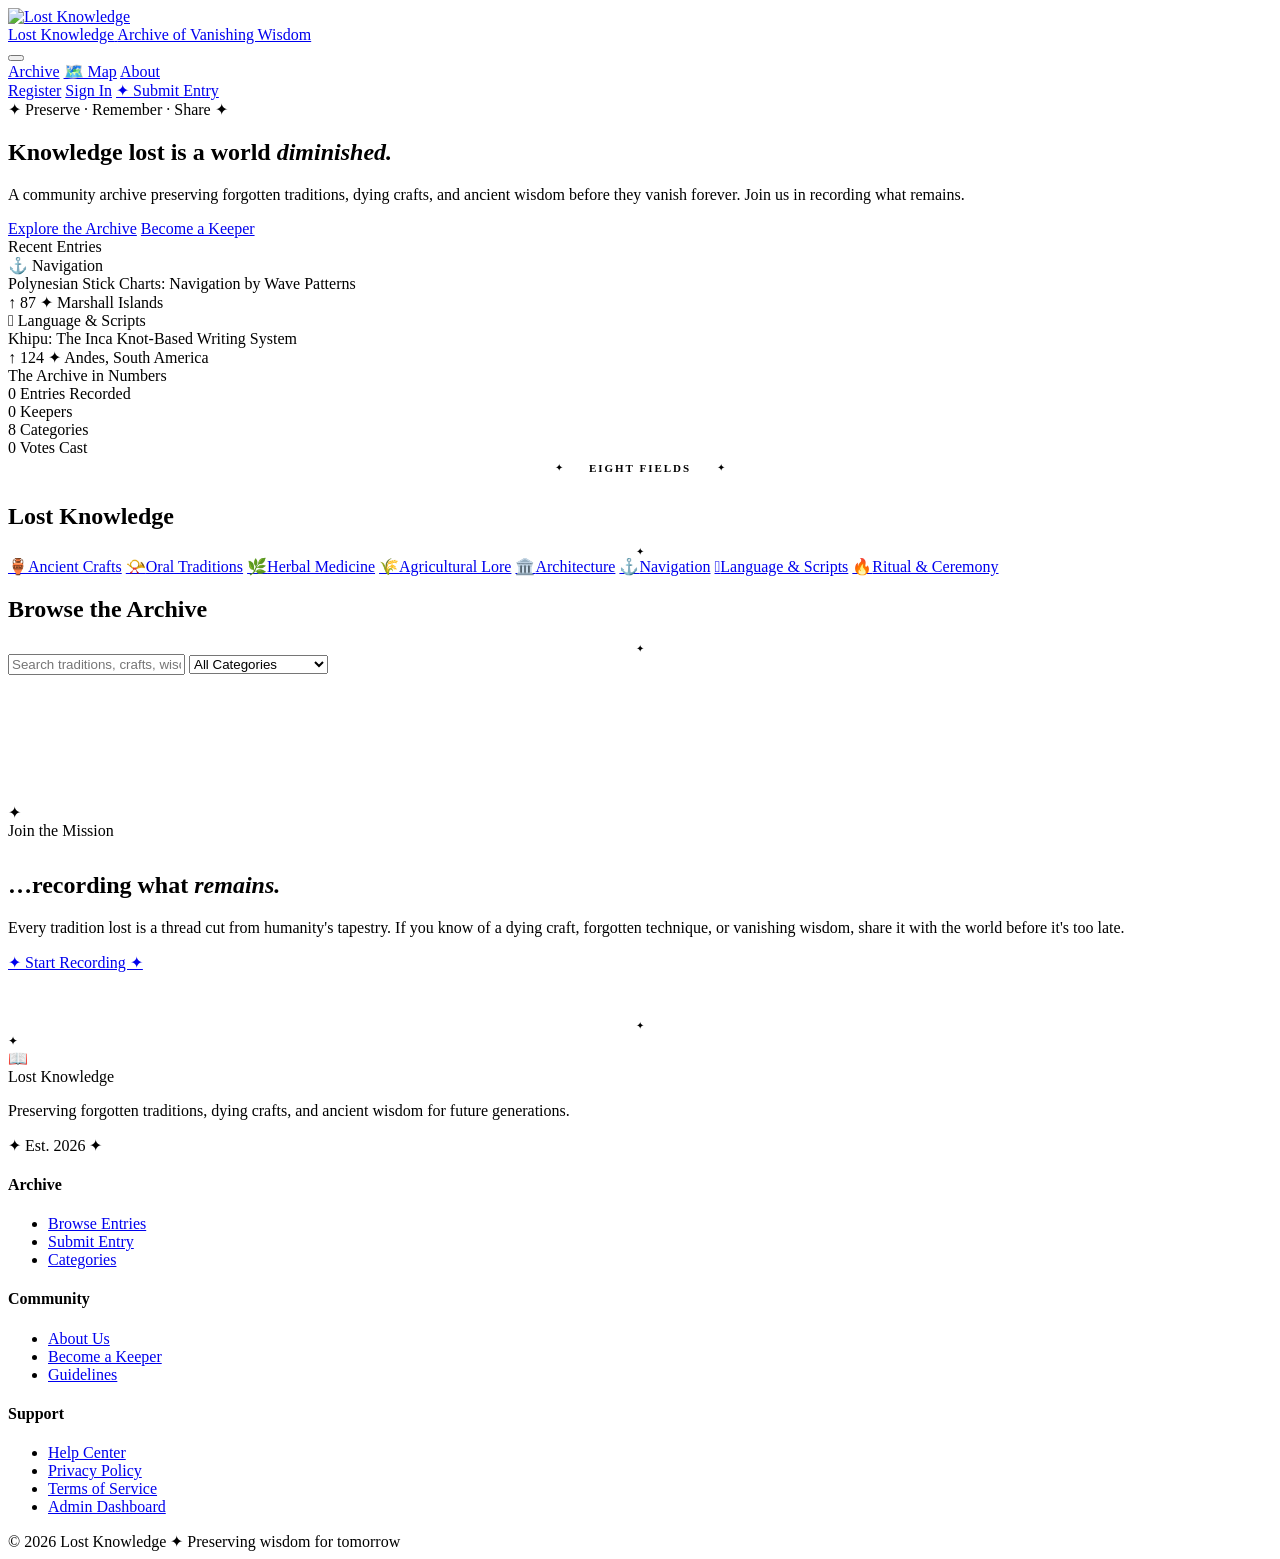
==== index.html @ f3b73877 "RD-21" ====
<!DOCTYPE html>
<html lang="en">
<head>
  <meta charset="UTF-8">
  <meta name="viewport" content="width=device-width, initial-scale=1.0">
  <meta name="description" content="Lost Knowledge — a community archive preserving forgotten traditions, dying crafts, and ancient wisdom before they vanish forever.">
  <!-- Open Graph / Social Cards -->
  <meta property="og:type" content="website">
  <meta property="og:title" content="Lost Knowledge — Archive of Vanishing Wisdom">
  <meta property="og:description" content="A community archive preserving forgotten traditions, dying crafts, and ancient wisdom.">
  <meta property="og:url" content="http://localhost/lost-knowledge/">
  <meta name="twitter:card" content="summary_large_image">
  <title>Lost Knowledge — Archive of Vanishing Wisdom</title>
  <link rel="stylesheet" href="/lost-knowledge/assets/css/style.css">
  <link rel="stylesheet" href="/lost-knowledge/assets/css/features.css">
</head>
<body>

<!-- ═══ NAV ════════════════════════════════════════════════ -->
<header class="site-header">
  <div class="container nav-inner">
    <a href="/lost-knowledge/index.html" class="site-logo">
      <img src="/lost-knowledge/assets/logo.png" alt="Lost Knowledge" class="nav-logo-img">
      <div class="logo-text">
        <span class="logo-mark">Lost Knowledge</span>
        <span class="logo-sub">Archive of Vanishing Wisdom</span>
      </div>
    </a>

    <button class="nav-toggle" aria-label="Menu" aria-expanded="false">
      <span></span><span></span><span></span>
    </button>

    <nav class="nav-links" aria-label="Main navigation">
      <a href="/lost-knowledge/index.html"    class="nav-link active">Archive</a>
      <a href="/lost-knowledge/explore_map.html" class="nav-link">🗺️ Map</a>
      <a href="/lost-knowledge/about.php"    class="nav-link">About</a>
      <div class="nav-sep"></div>
      <a href="/lost-knowledge/register.html" class="nav-link">Register</a>
      <a href="/lost-knowledge/login.html"    class="nav-link">Sign In</a>
      <a href="/lost-knowledge/submit.php"    class="nav-link nav-cta">✦ Submit Entry</a>
    </nav>
  </div>
</header>

<!-- ═══ HERO ════════════════════════════════════════════════ -->
<section class="hero">
  <div class="container">
    <div class="hero-grid">

      <!-- Left -->
      <div>
        <!-- Eyebrow pill badge with diamonds (matching Figma) -->
        <div class="hero-eyebrow anim-1">
          <span class="hero-eyebrow-diamond">✦</span>
          <span class="hero-eyebrow-text">Preserve · Remember · Share</span>
          <span class="hero-eyebrow-diamond">✦</span>
        </div>

        <h1 class="hero-title anim-2">
          Knowledge lost is a world <em>diminished.</em>
        </h1>

        <p class="hero-desc anim-3">
          A community archive preserving forgotten traditions, dying crafts,
          and ancient wisdom before they vanish forever. Join us in
          recording what remains.
        </p>

        <div class="hero-actions anim-4">
          <a href="#archive" class="btn btn-primary btn-lg">Explore the Archive</a>
          <a href="/lost-knowledge/register.html" class="btn btn-outline btn-lg">Become a Keeper</a>
        </div>
      </div>

      <!-- Right: dark panel with recent entries -->
      <aside class="hero-panel anim-4" aria-label="Recent entries">
        <div class="hero-panel-title">Recent Entries</div>

        <!-- Featured image -->
        <img
          src="https://upload.wikimedia.org/wikipedia/commons/thumb/1/18/Stick_charts.jpg/640px-Stick_charts.jpg"
          alt="Polynesian stick chart navigation tool"
          class="featured-img"
          onerror="this.style.display='none'">

        <!-- Entry row 1 -->
        <div class="hero-mini-card" onclick="window.location='/lost-knowledge/index.html?cat=navigation'">
          <div class="hmc-badge">⚓ Navigation</div>
          <div class="hmc-info">
            <div class="hmc-title">Polynesian Stick Charts: Navigation by Wave Patterns</div>
            <div class="hmc-votes">
              <span class="hmc-vote-up">↑ 87</span>
              <span>✦</span>
              <span>Marshall Islands</span>
            </div>
          </div>
        </div>

        <!-- Entry row 2 -->
        <div class="hero-mini-card" onclick="window.location='/lost-knowledge/index.html?cat=language-scripts'">
          <div class="hmc-badge">𓂀 Language &amp; Scripts</div>
          <div class="hmc-info">
            <div class="hmc-title">Khipu: The Inca Knot-Based Writing System</div>
            <div class="hmc-votes">
              <span class="hmc-vote-up">↑ 124</span>
              <span>✦</span>
              <span>Andes, South America</span>
            </div>
          </div>
        </div>

      </aside>
    </div>
  </div>
</section>

<!-- ═══ STATS — light section ══════════════════════════════ -->
<section class="stats-strip" role="region" aria-label="Archive statistics">
  <div class="container">
    <div class="stats-header">The Archive in Numbers</div>
    <div class="stats-inner">
      <div class="stat-item">
        <span class="stat-num" id="statEntries" data-target="0">0</span>
        <span class="stat-lbl">Entries Recorded</span>
      </div>
      <div class="stat-item">
        <span class="stat-num" id="statUsers" data-target="0">0</span>
        <span class="stat-lbl">Keepers</span>
      </div>
      <div class="stat-item">
        <span class="stat-num" data-target="8">8</span>
        <span class="stat-lbl">Categories</span>
      </div>
      <div class="stat-item">
        <span class="stat-num" id="statVotes" data-target="0">0</span>
        <span class="stat-lbl">Votes Cast</span>
      </div>
    </div>
  </div>
</section>

<!-- ═══ CATEGORIES — dark ══════════════════════════════════ -->
<section class="categories-section section">
  <div class="container">
    <div class="categories-header">
      <!-- Eight Fields badge with diamonds -->
      <div style="display:flex;justify-content:center;align-items:center;gap:10px;margin-bottom:24px">
        <span style="color:var(--gold);font-size:10px">✦</span>
        <span style="font-size:11px;font-weight:600;letter-spacing:.18em;text-transform:uppercase;color:var(--ink-brown);background:var(--text-on-dark);padding:5px 16px;border-radius:2px;border:1px solid var(--amber-pale)">Eight Fields</span>
        <span style="color:var(--gold);font-size:10px">✦</span>
      </div>
      <h2 style="color:var(--text-on-dark);margin-bottom:16px">Lost Knowledge</h2>
      <!-- Diamond divider -->
      <div style="display:flex;align-items:center;justify-content:center;gap:12px">
        <div style="width:120px;height:1px;background:var(--border-gold)"></div>
        <span style="color:var(--gold);font-size:10px">✦</span>
        <div style="width:120px;height:1px;background:var(--border-gold)"></div>
      </div>
    </div>

    <div class="cat-grid">
      <a href="/lost-knowledge/index.html?cat=ancient-crafts"    class="cat-pill"><span class="cat-pill-icon">🏺</span><span class="cat-pill-name">Ancient Crafts</span></a>
      <a href="/lost-knowledge/index.html?cat=oral-traditions"   class="cat-pill"><span class="cat-pill-icon">📯</span><span class="cat-pill-name">Oral Traditions</span></a>
      <a href="/lost-knowledge/index.html?cat=herbal-medicine"   class="cat-pill"><span class="cat-pill-icon">🌿</span><span class="cat-pill-name">Herbal Medicine</span></a>
      <a href="/lost-knowledge/index.html?cat=agricultural-lore" class="cat-pill"><span class="cat-pill-icon">🌾</span><span class="cat-pill-name">Agricultural Lore</span></a>
      <a href="/lost-knowledge/index.html?cat=architecture"      class="cat-pill"><span class="cat-pill-icon">🏛️</span><span class="cat-pill-name">Architecture</span></a>
      <a href="/lost-knowledge/index.html?cat=navigation"        class="cat-pill"><span class="cat-pill-icon">⚓</span><span class="cat-pill-name">Navigation</span></a>
      <a href="/lost-knowledge/index.html?cat=language-scripts"  class="cat-pill"><span class="cat-pill-icon">𓂀</span><span class="cat-pill-name">Language &amp; Scripts</span></a>
      <a href="/lost-knowledge/index.html?cat=ritual-ceremony"   class="cat-pill"><span class="cat-pill-icon">🔥</span><span class="cat-pill-name">Ritual &amp; Ceremony</span></a>
    </div>
  </div>
</section>

<!-- ═══ ARCHIVE — dark ════════════════════════════════════= -->
<main class="archive-section section" id="archive" role="main">
  <div class="container">
    <div class="archive-header">
      <h2 class="archive-title">Browse the Archive</h2>
      <div style="display:flex;align-items:center;justify-content:center;gap:12px;margin-top:12px">
        <div style="width:80px;height:1px;background:var(--border-gold)"></div>
        <span style="color:var(--gold);font-size:10px">✦</span>
        <div style="width:80px;height:1px;background:var(--border-gold)"></div>
      </div>
    </div>

    <!-- Filter bar -->
    <div class="filter-bar" role="search">
      <input type="text" id="searchInput"
             placeholder="Search traditions, crafts, wisdom…"
             aria-label="Search entries" autocomplete="off">
      <select id="catSelect" aria-label="Filter by category">
        <option value="">All Categories</option>
        <option value="ancient-crafts">Ancient Crafts</option>
        <option value="oral-traditions">Oral Traditions</option>
        <option value="herbal-medicine">Herbal Medicine</option>
        <option value="agricultural-lore">Agricultural Lore</option>
        <option value="architecture">Architecture</option>
        <option value="navigation">Navigation</option>
        <option value="language-scripts">Language &amp; Scripts</option>
        <option value="ritual-ceremony">Ritual &amp; Ceremony</option>
      </select>
    </div>

    <!-- Entry cards — loaded by JS -->
    <div class="entries-grid" id="entriesGrid" aria-live="polite">
      <div style="grid-column:1/-1;text-align:center;padding:64px">
        <div class="spinner"></div>
      </div>
    </div>

    <!-- Pagination -->
    <nav class="pagination" id="pagination" aria-label="Pagination"></nav>
  </div>
</main>

<!-- ═══ CTA — light parchment ══════════════════════════════ -->
<section class="cta-section">
  <div class="container">
    <!-- Circle ornament -->
    <div class="cta-circle">✦</div>

    <!-- JOIN THE MISSION badge -->
    <div style="margin-bottom:32px">
      <span class="cta-badge">Join the Mission</span>
    </div>

    <!-- Italic amber heading "remains" -->
    <h2>…recording what <em>remains.</em></h2>

    <p>
      Every tradition lost is a thread cut from humanity's tapestry. If you know of a
      dying craft, forgotten technique, or vanishing wisdom, share it with the world
      before it's too late.
    </p>

    <a href="/lost-knowledge/register.html" class="btn btn-amber btn-lg">
      ✦ Start Recording ✦
    </a>

    <!-- Bottom divider -->
    <div style="display:flex;align-items:center;justify-content:center;gap:16px;margin-top:48px">
      <div style="width:100px;height:1px;background:var(--border-gold)"></div>
      <span style="color:var(--gold);font-size:10px">✦</span>
      <div style="width:100px;height:1px;background:var(--border-gold)"></div>
    </div>
  </div>
</section>

<!-- ═══ FOOTER — light parchment ═══════════════════════════ -->
<footer class="site-footer" role="contentinfo">
  <div class="container">

    <!-- Top diamond divider -->
    <div class="footer-ornament">
      <span style="color:var(--gold);font-size:12px">✦</span>
    </div>

    <div class="footer-grid">
      <!-- Brand -->
      <div class="footer-brand">
        <div class="footer-logo">
          <div class="footer-logo-icon">📖</div>
          <div class="footer-logo-name">Lost Knowledge</div>
        </div>
        <p class="footer-tagline">
          Preserving forgotten traditions, dying crafts, and
          ancient wisdom for future generations.
        </p>
        <div class="footer-est">
          <span>✦</span> Est. 2026 <span>✦</span>
        </div>
      </div>

      <!-- Archive links -->
      <div class="footer-col">
        <h4>Archive</h4>
        <ul>
          <li><a href="/lost-knowledge/index.html">Browse Entries</a></li>
          <li><a href="/lost-knowledge/submit.php">Submit Entry</a></li>
          <li><a href="/lost-knowledge/index.html#archive">Categories</a></li>
        </ul>
      </div>

      <!-- Community links -->
      <div class="footer-col">
        <h4>Community</h4>
        <ul>
          <li><a href="/lost-knowledge/about.php">About Us</a></li>
          <li><a href="/lost-knowledge/register.html">Become a Keeper</a></li>
          <li><a href="/lost-knowledge/guidelines.html">Guidelines</a></li>
        </ul>
      </div>

      <!-- Support links -->
      <div class="footer-col">
        <h4>Support</h4>
        <ul>
          <li><a href="/lost-knowledge/help.html">Help Center</a></li>
          <li><a href="/lost-knowledge/privacy.html">Privacy Policy</a></li>
          <li><a href="/lost-knowledge/terms.html">Terms of Service</a></li>
          <li><a href="/lost-knowledge/admin/admin_dashboard.php" class="admin-link">Admin Dashboard</a></li>
        </ul>
      </div>
    </div>

    <div class="footer-bottom">
      <span>© 2026 Lost Knowledge</span>
      <span class="footer-bottom-diamond">✦</span>
      <span>Preserving wisdom for tomorrow</span>
    </div>
  </div>
</footer>

<script src="/lost-knowledge/assets/js/script.js"></script>
<script src="/lost-knowledge/assets/js/features.js"></script>
<script>
  // Set category from URL param
  window.addEventListener('load', function () {
    const urlCat = new URLSearchParams(location.search).get('cat');
    if (urlCat) {
      const sel = document.getElementById('catSelect');
      if (sel) { sel.value = urlCat; sel.dispatchEvent(new Event('change')); }
    }
    const urlTag = new URLSearchParams(location.search).get('tag');
    if (urlTag) {
      document.getElementById('archiveTitle')?.insertAdjacentHTML('afterend',
        `<div class="tag-list" style="margin-bottom:1rem"><span class="tag-pill">#${urlTag} <a href="/lost-knowledge/index.html" style="margin-left:6px;color:var(--amber-light)">✕</a></span></div>`);
    }
  });
</script>
</body>
</html>
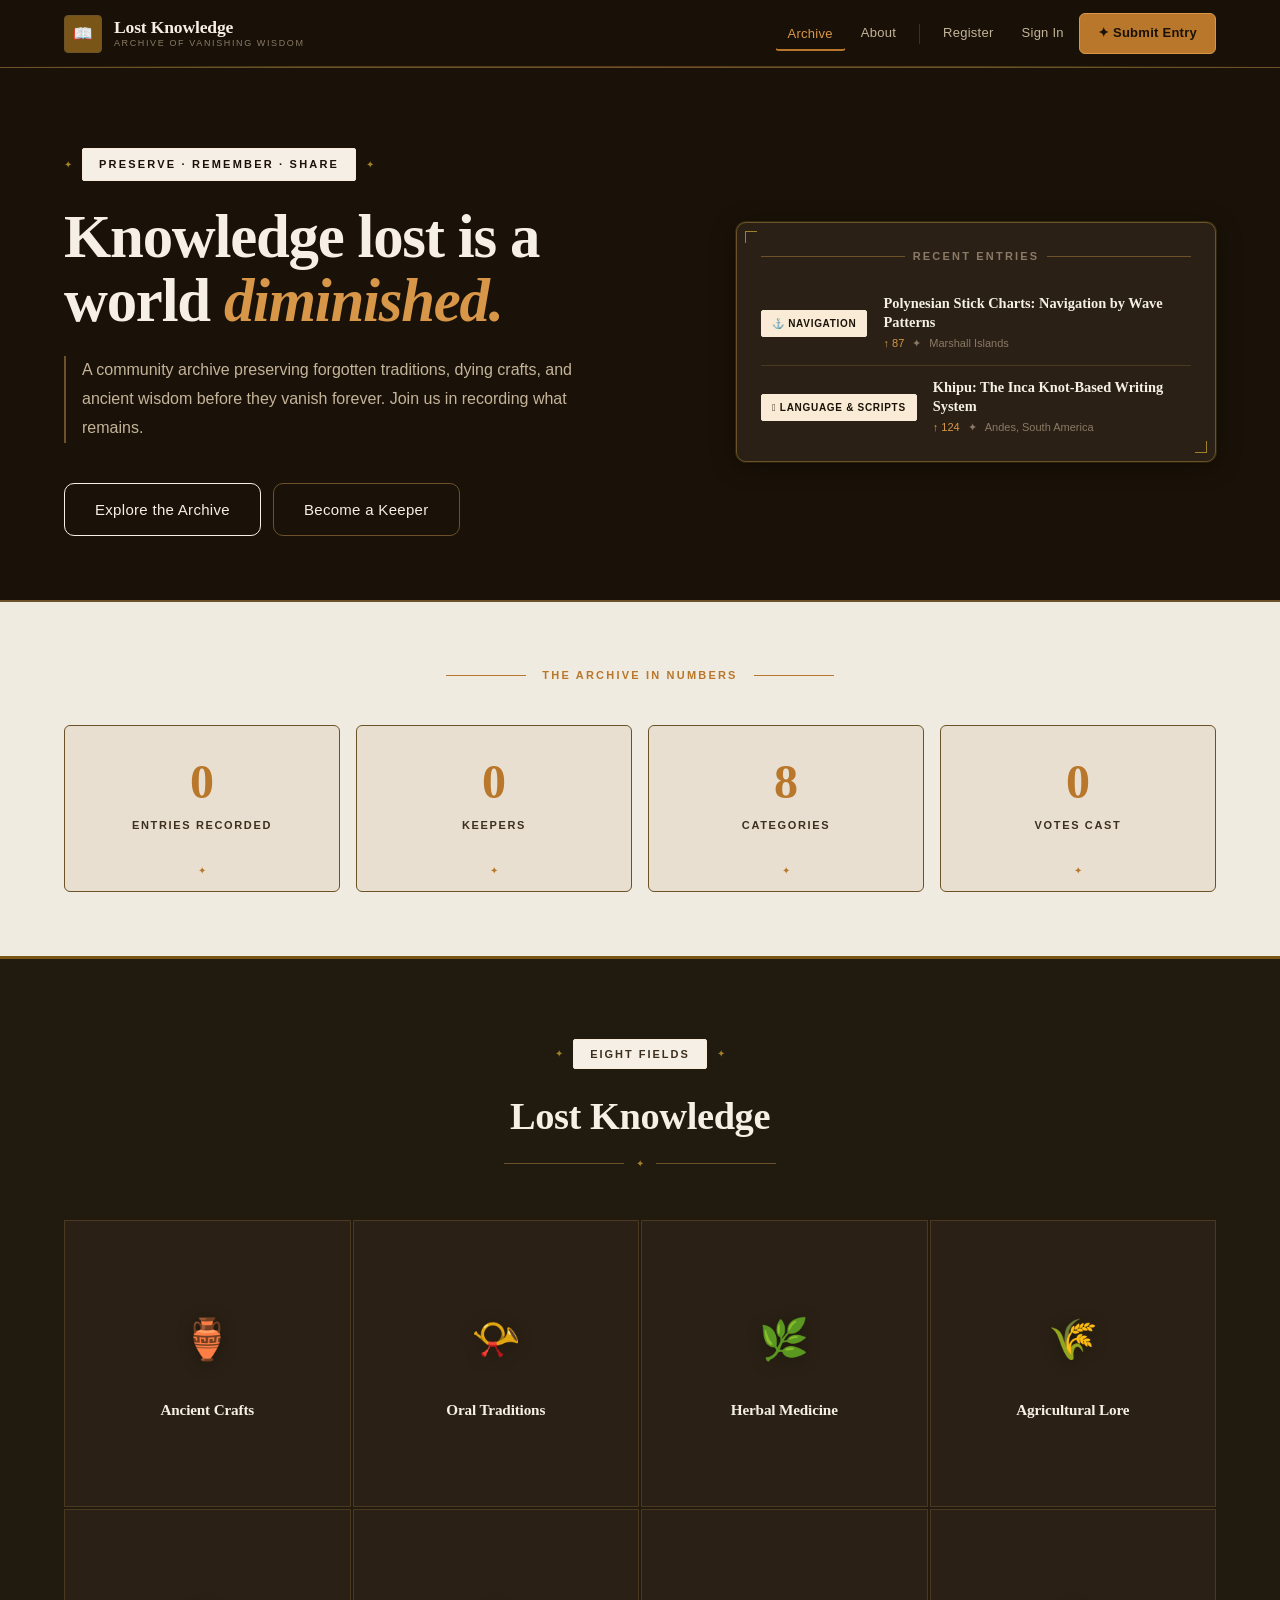
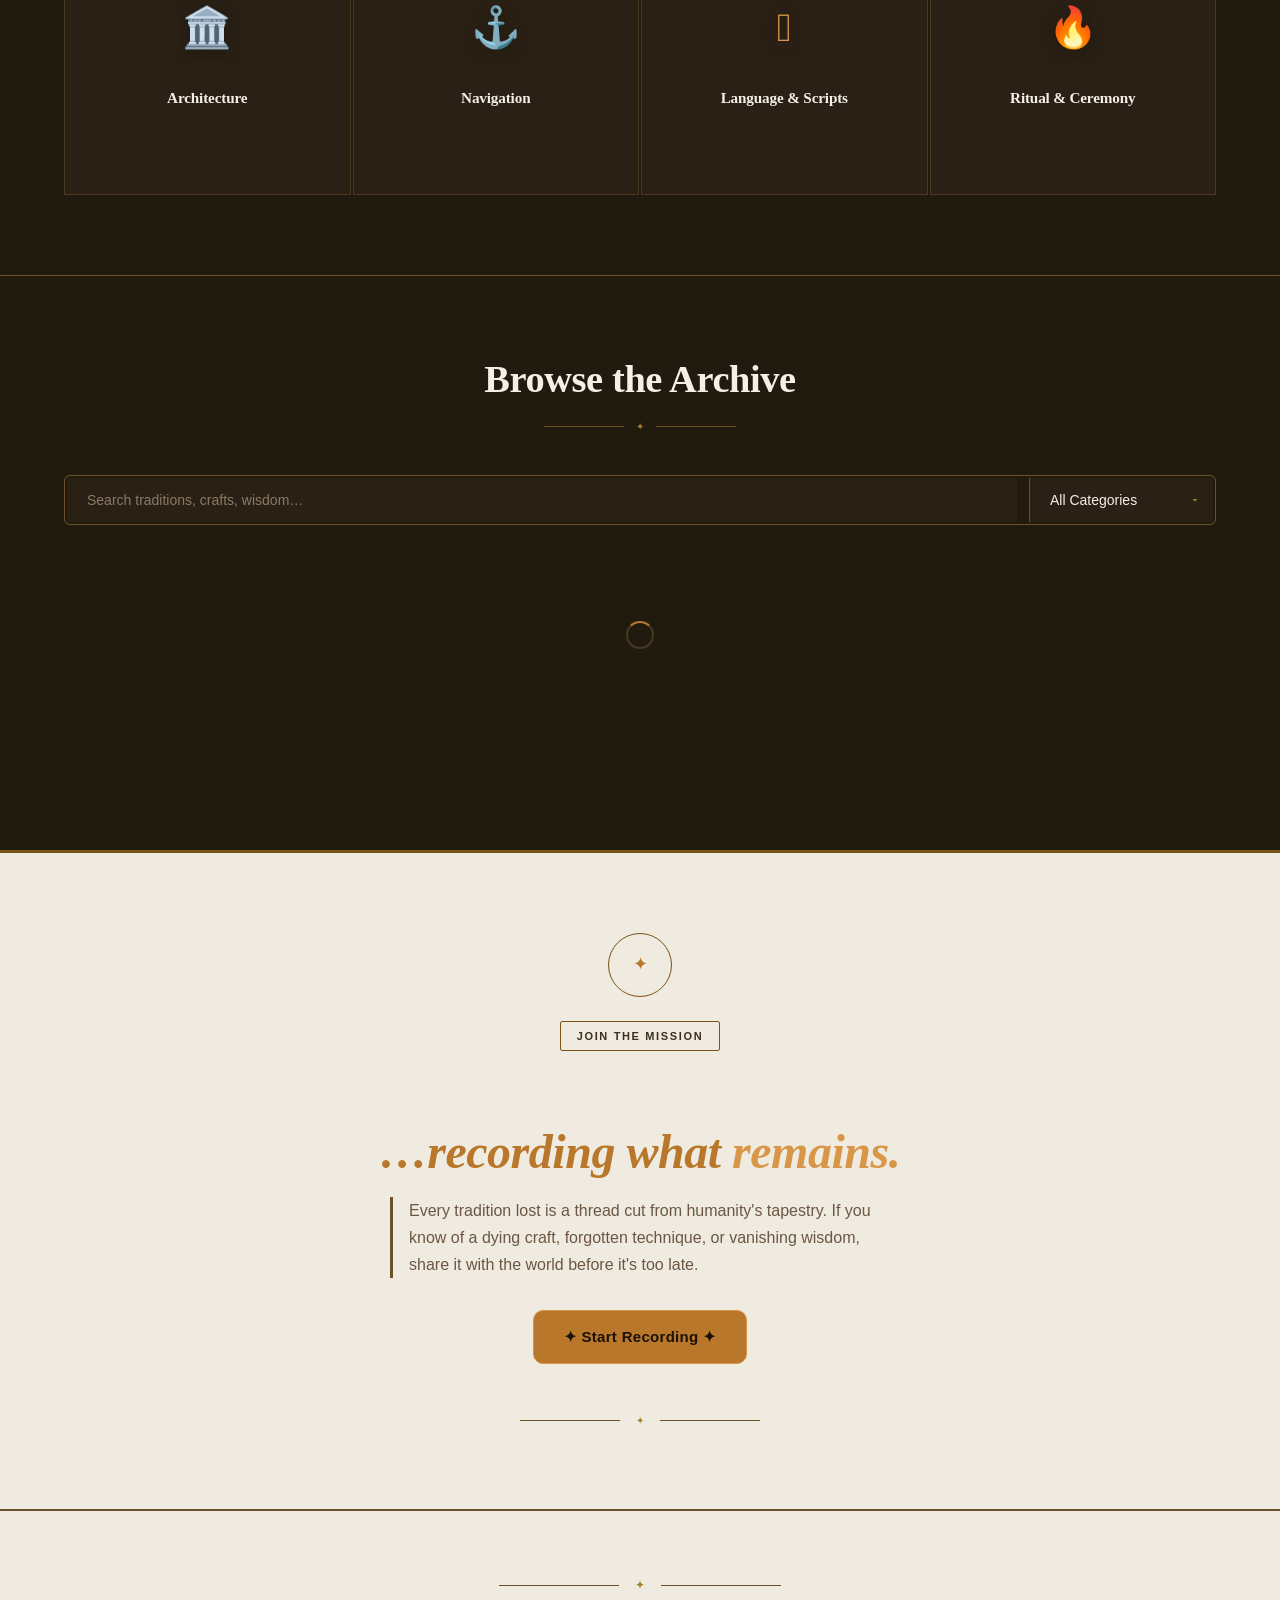
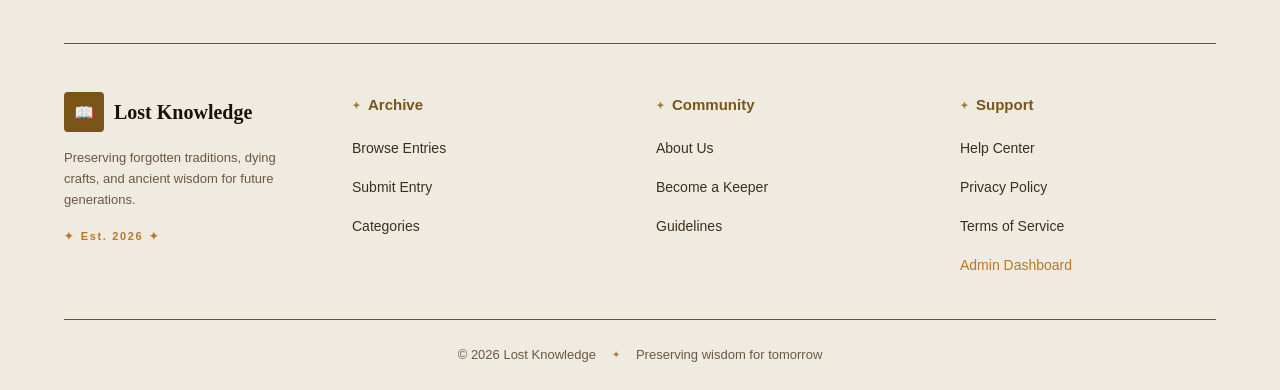
==== commit 9a6b9a15: "Add files via upload" ====
--- a/index.html
+++ b/index.html
@@ -1,333 +1,319 @@
-<!DOCTYPE html>
-<html lang="en">
-<head>
-  <meta charset="UTF-8">
-  <meta name="viewport" content="width=device-width, initial-scale=1.0">
-  <meta name="description" content="Lost Knowledge — a community archive preserving forgotten traditions, dying crafts, and ancient wisdom before they vanish forever.">
-  <!-- Open Graph / Social Cards -->
-  <meta property="og:type" content="website">
-  <meta property="og:title" content="Lost Knowledge — Archive of Vanishing Wisdom">
-  <meta property="og:description" content="A community archive preserving forgotten traditions, dying crafts, and ancient wisdom.">
-  <meta property="og:url" content="http://localhost/lost-knowledge/">
-  <meta name="twitter:card" content="summary_large_image">
-  <title>Lost Knowledge — Archive of Vanishing Wisdom</title>
-  <link rel="stylesheet" href="/lost-knowledge/assets/css/style.css">
-  <link rel="stylesheet" href="/lost-knowledge/assets/css/features.css">
-</head>
-<body>
-
-<!-- ═══ NAV ════════════════════════════════════════════════ -->
-<header class="site-header">
-  <div class="container nav-inner">
-    <a href="/lost-knowledge/index.html" class="site-logo">
-      <img src="/lost-knowledge/assets/logo.png" alt="Lost Knowledge" class="nav-logo-img">
-      <div class="logo-text">
-        <span class="logo-mark">Lost Knowledge</span>
-        <span class="logo-sub">Archive of Vanishing Wisdom</span>
-      </div>
-    </a>
-
-    <button class="nav-toggle" aria-label="Menu" aria-expanded="false">
-      <span></span><span></span><span></span>
-    </button>
-
-    <nav class="nav-links" aria-label="Main navigation">
-      <a href="/lost-knowledge/index.html"    class="nav-link active">Archive</a>
-      <a href="/lost-knowledge/explore_map.html" class="nav-link">🗺️ Map</a>
-      <a href="/lost-knowledge/about.php"    class="nav-link">About</a>
-      <div class="nav-sep"></div>
-      <a href="/lost-knowledge/register.html" class="nav-link">Register</a>
-      <a href="/lost-knowledge/login.html"    class="nav-link">Sign In</a>
-      <a href="/lost-knowledge/submit.php"    class="nav-link nav-cta">✦ Submit Entry</a>
-    </nav>
-  </div>
-</header>
-
-<!-- ═══ HERO ════════════════════════════════════════════════ -->
-<section class="hero">
-  <div class="container">
-    <div class="hero-grid">
-
-      <!-- Left -->
-      <div>
-        <!-- Eyebrow pill badge with diamonds (matching Figma) -->
-        <div class="hero-eyebrow anim-1">
-          <span class="hero-eyebrow-diamond">✦</span>
-          <span class="hero-eyebrow-text">Preserve · Remember · Share</span>
-          <span class="hero-eyebrow-diamond">✦</span>
-        </div>
-
-        <h1 class="hero-title anim-2">
-          Knowledge lost is a world <em>diminished.</em>
-        </h1>
-
-        <p class="hero-desc anim-3">
-          A community archive preserving forgotten traditions, dying crafts,
-          and ancient wisdom before they vanish forever. Join us in
-          recording what remains.
-        </p>
-
-        <div class="hero-actions anim-4">
-          <a href="#archive" class="btn btn-primary btn-lg">Explore the Archive</a>
-          <a href="/lost-knowledge/register.html" class="btn btn-outline btn-lg">Become a Keeper</a>
-        </div>
-      </div>
-
-      <!-- Right: dark panel with recent entries -->
-      <aside class="hero-panel anim-4" aria-label="Recent entries">
-        <div class="hero-panel-title">Recent Entries</div>
-
-        <!-- Featured image -->
-        <img
-          src="https://upload.wikimedia.org/wikipedia/commons/thumb/1/18/Stick_charts.jpg/640px-Stick_charts.jpg"
-          alt="Polynesian stick chart navigation tool"
-          class="featured-img"
-          onerror="this.style.display='none'">
-
-        <!-- Entry row 1 -->
-        <div class="hero-mini-card" onclick="window.location='/lost-knowledge/index.html?cat=navigation'">
-          <div class="hmc-badge">⚓ Navigation</div>
-          <div class="hmc-info">
-            <div class="hmc-title">Polynesian Stick Charts: Navigation by Wave Patterns</div>
-            <div class="hmc-votes">
-              <span class="hmc-vote-up">↑ 87</span>
-              <span>✦</span>
-              <span>Marshall Islands</span>
-            </div>
-          </div>
-        </div>
-
-        <!-- Entry row 2 -->
-        <div class="hero-mini-card" onclick="window.location='/lost-knowledge/index.html?cat=language-scripts'">
-          <div class="hmc-badge">𓂀 Language &amp; Scripts</div>
-          <div class="hmc-info">
-            <div class="hmc-title">Khipu: The Inca Knot-Based Writing System</div>
-            <div class="hmc-votes">
-              <span class="hmc-vote-up">↑ 124</span>
-              <span>✦</span>
-              <span>Andes, South America</span>
-            </div>
-          </div>
-        </div>
-
-      </aside>
-    </div>
-  </div>
-</section>
-
-<!-- ═══ STATS — light section ══════════════════════════════ -->
-<section class="stats-strip" role="region" aria-label="Archive statistics">
-  <div class="container">
-    <div class="stats-header">The Archive in Numbers</div>
-    <div class="stats-inner">
-      <div class="stat-item">
-        <span class="stat-num" id="statEntries" data-target="0">0</span>
-        <span class="stat-lbl">Entries Recorded</span>
-      </div>
-      <div class="stat-item">
-        <span class="stat-num" id="statUsers" data-target="0">0</span>
-        <span class="stat-lbl">Keepers</span>
-      </div>
-      <div class="stat-item">
-        <span class="stat-num" data-target="8">8</span>
-        <span class="stat-lbl">Categories</span>
-      </div>
-      <div class="stat-item">
-        <span class="stat-num" id="statVotes" data-target="0">0</span>
-        <span class="stat-lbl">Votes Cast</span>
-      </div>
-    </div>
-  </div>
-</section>
-
-<!-- ═══ CATEGORIES — dark ══════════════════════════════════ -->
-<section class="categories-section section">
-  <div class="container">
-    <div class="categories-header">
-      <!-- Eight Fields badge with diamonds -->
-      <div style="display:flex;justify-content:center;align-items:center;gap:10px;margin-bottom:24px">
-        <span style="color:var(--gold);font-size:10px">✦</span>
-        <span style="font-size:11px;font-weight:600;letter-spacing:.18em;text-transform:uppercase;color:var(--ink-brown);background:var(--text-on-dark);padding:5px 16px;border-radius:2px;border:1px solid var(--amber-pale)">Eight Fields</span>
-        <span style="color:var(--gold);font-size:10px">✦</span>
-      </div>
-      <h2 style="color:var(--text-on-dark);margin-bottom:16px">Lost Knowledge</h2>
-      <!-- Diamond divider -->
-      <div style="display:flex;align-items:center;justify-content:center;gap:12px">
-        <div style="width:120px;height:1px;background:var(--border-gold)"></div>
-        <span style="color:var(--gold);font-size:10px">✦</span>
-        <div style="width:120px;height:1px;background:var(--border-gold)"></div>
-      </div>
-    </div>
-
-    <div class="cat-grid">
-      <a href="/lost-knowledge/index.html?cat=ancient-crafts"    class="cat-pill"><span class="cat-pill-icon">🏺</span><span class="cat-pill-name">Ancient Crafts</span></a>
-      <a href="/lost-knowledge/index.html?cat=oral-traditions"   class="cat-pill"><span class="cat-pill-icon">📯</span><span class="cat-pill-name">Oral Traditions</span></a>
-      <a href="/lost-knowledge/index.html?cat=herbal-medicine"   class="cat-pill"><span class="cat-pill-icon">🌿</span><span class="cat-pill-name">Herbal Medicine</span></a>
-      <a href="/lost-knowledge/index.html?cat=agricultural-lore" class="cat-pill"><span class="cat-pill-icon">🌾</span><span class="cat-pill-name">Agricultural Lore</span></a>
-      <a href="/lost-knowledge/index.html?cat=architecture"      class="cat-pill"><span class="cat-pill-icon">🏛️</span><span class="cat-pill-name">Architecture</span></a>
-      <a href="/lost-knowledge/index.html?cat=navigation"        class="cat-pill"><span class="cat-pill-icon">⚓</span><span class="cat-pill-name">Navigation</span></a>
-      <a href="/lost-knowledge/index.html?cat=language-scripts"  class="cat-pill"><span class="cat-pill-icon">𓂀</span><span class="cat-pill-name">Language &amp; Scripts</span></a>
-      <a href="/lost-knowledge/index.html?cat=ritual-ceremony"   class="cat-pill"><span class="cat-pill-icon">🔥</span><span class="cat-pill-name">Ritual &amp; Ceremony</span></a>
-    </div>
-  </div>
-</section>
-
-<!-- ═══ ARCHIVE — dark ════════════════════════════════════= -->
-<main class="archive-section section" id="archive" role="main">
-  <div class="container">
-    <div class="archive-header">
-      <h2 class="archive-title">Browse the Archive</h2>
-      <div style="display:flex;align-items:center;justify-content:center;gap:12px;margin-top:12px">
-        <div style="width:80px;height:1px;background:var(--border-gold)"></div>
-        <span style="color:var(--gold);font-size:10px">✦</span>
-        <div style="width:80px;height:1px;background:var(--border-gold)"></div>
-      </div>
-    </div>
-
-    <!-- Filter bar -->
-    <div class="filter-bar" role="search">
-      <input type="text" id="searchInput"
-             placeholder="Search traditions, crafts, wisdom…"
-             aria-label="Search entries" autocomplete="off">
-      <select id="catSelect" aria-label="Filter by category">
-        <option value="">All Categories</option>
-        <option value="ancient-crafts">Ancient Crafts</option>
-        <option value="oral-traditions">Oral Traditions</option>
-        <option value="herbal-medicine">Herbal Medicine</option>
-        <option value="agricultural-lore">Agricultural Lore</option>
-        <option value="architecture">Architecture</option>
-        <option value="navigation">Navigation</option>
-        <option value="language-scripts">Language &amp; Scripts</option>
-        <option value="ritual-ceremony">Ritual &amp; Ceremony</option>
-      </select>
-    </div>
-
-    <!-- Entry cards — loaded by JS -->
-    <div class="entries-grid" id="entriesGrid" aria-live="polite">
-      <div style="grid-column:1/-1;text-align:center;padding:64px">
-        <div class="spinner"></div>
-      </div>
-    </div>
-
-    <!-- Pagination -->
-    <nav class="pagination" id="pagination" aria-label="Pagination"></nav>
-  </div>
-</main>
-
-<!-- ═══ CTA — light parchment ══════════════════════════════ -->
-<section class="cta-section">
-  <div class="container">
-    <!-- Circle ornament -->
-    <div class="cta-circle">✦</div>
-
-    <!-- JOIN THE MISSION badge -->
-    <div style="margin-bottom:32px">
-      <span class="cta-badge">Join the Mission</span>
-    </div>
-
-    <!-- Italic amber heading "remains" -->
-    <h2>…recording what <em>remains.</em></h2>
-
-    <p>
-      Every tradition lost is a thread cut from humanity's tapestry. If you know of a
-      dying craft, forgotten technique, or vanishing wisdom, share it with the world
-      before it's too late.
-    </p>
-
-    <a href="/lost-knowledge/register.html" class="btn btn-amber btn-lg">
-      ✦ Start Recording ✦
-    </a>
-
-    <!-- Bottom divider -->
-    <div style="display:flex;align-items:center;justify-content:center;gap:16px;margin-top:48px">
-      <div style="width:100px;height:1px;background:var(--border-gold)"></div>
-      <span style="color:var(--gold);font-size:10px">✦</span>
-      <div style="width:100px;height:1px;background:var(--border-gold)"></div>
-    </div>
-  </div>
-</section>
-
-<!-- ═══ FOOTER — light parchment ═══════════════════════════ -->
-<footer class="site-footer" role="contentinfo">
-  <div class="container">
-
-    <!-- Top diamond divider -->
-    <div class="footer-ornament">
-      <span style="color:var(--gold);font-size:12px">✦</span>
-    </div>
-
-    <div class="footer-grid">
-      <!-- Brand -->
-      <div class="footer-brand">
-        <div class="footer-logo">
-          <div class="footer-logo-icon">📖</div>
-          <div class="footer-logo-name">Lost Knowledge</div>
-        </div>
-        <p class="footer-tagline">
-          Preserving forgotten traditions, dying crafts, and
-          ancient wisdom for future generations.
-        </p>
-        <div class="footer-est">
-          <span>✦</span> Est. 2026 <span>✦</span>
-        </div>
-      </div>
-
-      <!-- Archive links -->
-      <div class="footer-col">
-        <h4>Archive</h4>
-        <ul>
-          <li><a href="/lost-knowledge/index.html">Browse Entries</a></li>
-          <li><a href="/lost-knowledge/submit.php">Submit Entry</a></li>
-          <li><a href="/lost-knowledge/index.html#archive">Categories</a></li>
-        </ul>
-      </div>
-
-      <!-- Community links -->
-      <div class="footer-col">
-        <h4>Community</h4>
-        <ul>
-          <li><a href="/lost-knowledge/about.php">About Us</a></li>
-          <li><a href="/lost-knowledge/register.html">Become a Keeper</a></li>
-          <li><a href="/lost-knowledge/guidelines.html">Guidelines</a></li>
-        </ul>
-      </div>
-
-      <!-- Support links -->
-      <div class="footer-col">
-        <h4>Support</h4>
-        <ul>
-          <li><a href="/lost-knowledge/help.html">Help Center</a></li>
-          <li><a href="/lost-knowledge/privacy.html">Privacy Policy</a></li>
-          <li><a href="/lost-knowledge/terms.html">Terms of Service</a></li>
-          <li><a href="/lost-knowledge/admin/admin_dashboard.php" class="admin-link">Admin Dashboard</a></li>
-        </ul>
-      </div>
-    </div>
-
-    <div class="footer-bottom">
-      <span>© 2026 Lost Knowledge</span>
-      <span class="footer-bottom-diamond">✦</span>
-      <span>Preserving wisdom for tomorrow</span>
-    </div>
-  </div>
-</footer>
-
-<script src="/lost-knowledge/assets/js/script.js"></script>
-<script src="/lost-knowledge/assets/js/features.js"></script>
-<script>
-  // Set category from URL param
-  window.addEventListener('load', function () {
-    const urlCat = new URLSearchParams(location.search).get('cat');
-    if (urlCat) {
-      const sel = document.getElementById('catSelect');
-      if (sel) { sel.value = urlCat; sel.dispatchEvent(new Event('change')); }
-    }
-    const urlTag = new URLSearchParams(location.search).get('tag');
-    if (urlTag) {
-      document.getElementById('archiveTitle')?.insertAdjacentHTML('afterend',
-        `<div class="tag-list" style="margin-bottom:1rem"><span class="tag-pill">#${urlTag} <a href="/lost-knowledge/index.html" style="margin-left:6px;color:var(--amber-light)">✕</a></span></div>`);
-    }
-  });
-</script>
-</body>
-</html>
+<!DOCTYPE html>
+<html lang="en">
+<head>
+  <meta charset="UTF-8">
+  <meta name="viewport" content="width=device-width, initial-scale=1.0">
+  <meta name="description" content="Lost Knowledge — a community archive preserving forgotten traditions, dying crafts, and ancient wisdom before they vanish forever.">
+  <title>Lost Knowledge — Archive of Vanishing Wisdom</title>
+  <link rel="stylesheet" href="/assets/css/style.css">
+</head>
+<body>
+
+<!-- ═══ NAV ════════════════════════════════════════════════ -->
+<header class="site-header">
+  <div class="container nav-inner">
+    <a href="/lost-knowledge/index.html" class="site-logo">
+      <div class="logo-icon">📖</div>
+      <div class="logo-text">
+        <span class="logo-mark">Lost Knowledge</span>
+        <span class="logo-sub">Archive of Vanishing Wisdom</span>
+      </div>
+    </a>
+
+    <button class="nav-toggle" aria-label="Menu" aria-expanded="false">
+      <span></span><span></span><span></span>
+    </button>
+
+    <nav class="nav-links" aria-label="Main navigation">
+      <a href="/lost-knowledge/index.html"    class="nav-link active">Archive</a>
+      <a href="/lost-knowledge/about.html"    class="nav-link">About</a>
+      <div class="nav-sep"></div>
+      <a href="/lost-knowledge/register.html" class="nav-link">Register</a>
+      <a href="/lost-knowledge/login.html"    class="nav-link">Sign In</a>
+      <a href="/lost-knowledge/submit.php"    class="nav-link nav-cta">✦ Submit Entry</a>
+    </nav>
+  </div>
+</header>
+
+<!-- ═══ HERO ════════════════════════════════════════════════ -->
+<section class="hero">
+  <div class="container">
+    <div class="hero-grid">
+
+      <!-- Left -->
+      <div>
+        <!-- Eyebrow pill badge with diamonds (matching Figma) -->
+        <div class="hero-eyebrow anim-1">
+          <span class="hero-eyebrow-diamond">✦</span>
+          <span class="hero-eyebrow-text">Preserve · Remember · Share</span>
+          <span class="hero-eyebrow-diamond">✦</span>
+        </div>
+
+        <h1 class="hero-title anim-2">
+          Knowledge lost is a world <em>diminished.</em>
+        </h1>
+
+        <p class="hero-desc anim-3">
+          A community archive preserving forgotten traditions, dying crafts,
+          and ancient wisdom before they vanish forever. Join us in
+          recording what remains.
+        </p>
+
+        <div class="hero-actions anim-4">
+          <a href="#archive" class="btn btn-primary btn-lg">Explore the Archive</a>
+          <a href="/lost-knowledge/register.html" class="btn btn-outline btn-lg">Become a Keeper</a>
+        </div>
+      </div>
+
+      <!-- Right: dark panel with recent entries -->
+      <aside class="hero-panel anim-4" aria-label="Recent entries">
+        <div class="hero-panel-title">Recent Entries</div>
+
+        <!-- Featured image -->
+        <img
+          src="https://upload.wikimedia.org/wikipedia/commons/thumb/1/18/Stick_charts.jpg/640px-Stick_charts.jpg"
+          alt="Polynesian stick chart navigation tool"
+          class="featured-img"
+          onerror="this.style.display='none'">
+
+        <!-- Entry row 1 -->
+        <div class="hero-mini-card" onclick="window.location='/lost-knowledge/index.html?cat=navigation'">
+          <div class="hmc-badge">⚓ Navigation</div>
+          <div class="hmc-info">
+            <div class="hmc-title">Polynesian Stick Charts: Navigation by Wave Patterns</div>
+            <div class="hmc-votes">
+              <span class="hmc-vote-up">↑ 87</span>
+              <span>✦</span>
+              <span>Marshall Islands</span>
+            </div>
+          </div>
+        </div>
+
+        <!-- Entry row 2 -->
+        <div class="hero-mini-card" onclick="window.location='/lost-knowledge/index.html?cat=language-scripts'">
+          <div class="hmc-badge">𓂀 Language &amp; Scripts</div>
+          <div class="hmc-info">
+            <div class="hmc-title">Khipu: The Inca Knot-Based Writing System</div>
+            <div class="hmc-votes">
+              <span class="hmc-vote-up">↑ 124</span>
+              <span>✦</span>
+              <span>Andes, South America</span>
+            </div>
+          </div>
+        </div>
+
+      </aside>
+    </div>
+  </div>
+</section>
+
+<!-- ═══ STATS — light section ══════════════════════════════ -->
+<section class="stats-strip" role="region" aria-label="Archive statistics">
+  <div class="container">
+    <div class="stats-header">The Archive in Numbers</div>
+    <div class="stats-inner">
+      <div class="stat-item">
+        <span class="stat-num" id="statEntries" data-target="0">0</span>
+        <span class="stat-lbl">Entries Recorded</span>
+      </div>
+      <div class="stat-item">
+        <span class="stat-num" id="statUsers" data-target="0">0</span>
+        <span class="stat-lbl">Keepers</span>
+      </div>
+      <div class="stat-item">
+        <span class="stat-num" data-target="8">8</span>
+        <span class="stat-lbl">Categories</span>
+      </div>
+      <div class="stat-item">
+        <span class="stat-num" id="statVotes" data-target="0">0</span>
+        <span class="stat-lbl">Votes Cast</span>
+      </div>
+    </div>
+  </div>
+</section>
+
+<!-- ═══ CATEGORIES — dark ══════════════════════════════════ -->
+<section class="categories-section section">
+  <div class="container">
+    <div class="categories-header">
+      <!-- Eight Fields badge with diamonds -->
+      <div style="display:flex;justify-content:center;align-items:center;gap:10px;margin-bottom:24px">
+        <span style="color:var(--gold);font-size:10px">✦</span>
+        <span style="font-size:11px;font-weight:600;letter-spacing:.18em;text-transform:uppercase;color:var(--ink-brown);background:var(--text-on-dark);padding:5px 16px;border-radius:2px;border:1px solid var(--amber-pale)">Eight Fields</span>
+        <span style="color:var(--gold);font-size:10px">✦</span>
+      </div>
+      <h2 style="color:var(--text-on-dark);margin-bottom:16px">Lost Knowledge</h2>
+      <!-- Diamond divider -->
+      <div style="display:flex;align-items:center;justify-content:center;gap:12px">
+        <div style="width:120px;height:1px;background:var(--border-gold)"></div>
+        <span style="color:var(--gold);font-size:10px">✦</span>
+        <div style="width:120px;height:1px;background:var(--border-gold)"></div>
+      </div>
+    </div>
+
+    <div class="cat-grid">
+      <a href="/lost-knowledge/index.html?cat=ancient-crafts"    class="cat-pill"><span class="cat-pill-icon">🏺</span><span class="cat-pill-name">Ancient Crafts</span></a>
+      <a href="/lost-knowledge/index.html?cat=oral-traditions"   class="cat-pill"><span class="cat-pill-icon">📯</span><span class="cat-pill-name">Oral Traditions</span></a>
+      <a href="/lost-knowledge/index.html?cat=herbal-medicine"   class="cat-pill"><span class="cat-pill-icon">🌿</span><span class="cat-pill-name">Herbal Medicine</span></a>
+      <a href="/lost-knowledge/index.html?cat=agricultural-lore" class="cat-pill"><span class="cat-pill-icon">🌾</span><span class="cat-pill-name">Agricultural Lore</span></a>
+      <a href="/lost-knowledge/index.html?cat=architecture"      class="cat-pill"><span class="cat-pill-icon">🏛️</span><span class="cat-pill-name">Architecture</span></a>
+      <a href="/lost-knowledge/index.html?cat=navigation"        class="cat-pill"><span class="cat-pill-icon">⚓</span><span class="cat-pill-name">Navigation</span></a>
+      <a href="/lost-knowledge/index.html?cat=language-scripts"  class="cat-pill"><span class="cat-pill-icon">𓂀</span><span class="cat-pill-name">Language &amp; Scripts</span></a>
+      <a href="/lost-knowledge/index.html?cat=ritual-ceremony"   class="cat-pill"><span class="cat-pill-icon">🔥</span><span class="cat-pill-name">Ritual &amp; Ceremony</span></a>
+    </div>
+  </div>
+</section>
+
+<!-- ═══ ARCHIVE — dark ════════════════════════════════════= -->
+<main class="archive-section section" id="archive" role="main">
+  <div class="container">
+    <div class="archive-header">
+      <h2 class="archive-title">Browse the Archive</h2>
+      <div style="display:flex;align-items:center;justify-content:center;gap:12px;margin-top:12px">
+        <div style="width:80px;height:1px;background:var(--border-gold)"></div>
+        <span style="color:var(--gold);font-size:10px">✦</span>
+        <div style="width:80px;height:1px;background:var(--border-gold)"></div>
+      </div>
+    </div>
+
+    <!-- Filter bar -->
+    <div class="filter-bar" role="search">
+      <input type="text" id="searchInput"
+             placeholder="Search traditions, crafts, wisdom…"
+             aria-label="Search entries" autocomplete="off">
+      <select id="catSelect" aria-label="Filter by category">
+        <option value="">All Categories</option>
+        <option value="ancient-crafts">Ancient Crafts</option>
+        <option value="oral-traditions">Oral Traditions</option>
+        <option value="herbal-medicine">Herbal Medicine</option>
+        <option value="agricultural-lore">Agricultural Lore</option>
+        <option value="architecture">Architecture</option>
+        <option value="navigation">Navigation</option>
+        <option value="language-scripts">Language &amp; Scripts</option>
+        <option value="ritual-ceremony">Ritual &amp; Ceremony</option>
+      </select>
+    </div>
+
+    <!-- Entry cards — loaded by JS -->
+    <div class="entries-grid" id="entriesGrid" aria-live="polite">
+      <div style="grid-column:1/-1;text-align:center;padding:64px">
+        <div class="spinner"></div>
+      </div>
+    </div>
+
+    <!-- Pagination -->
+    <nav class="pagination" id="pagination" aria-label="Pagination"></nav>
+  </div>
+</main>
+
+<!-- ═══ CTA — light parchment ══════════════════════════════ -->
+<section class="cta-section">
+  <div class="container">
+    <!-- Circle ornament -->
+    <div class="cta-circle">✦</div>
+
+    <!-- JOIN THE MISSION badge -->
+    <div style="margin-bottom:32px">
+      <span class="cta-badge">Join the Mission</span>
+    </div>
+
+    <!-- Italic amber heading "remains" -->
+    <h2>…recording what <em>remains.</em></h2>
+
+    <p>
+      Every tradition lost is a thread cut from humanity's tapestry. If you know of a
+      dying craft, forgotten technique, or vanishing wisdom, share it with the world
+      before it's too late.
+    </p>
+
+    <a href="/lost-knowledge/register.html" class="btn btn-amber btn-lg">
+      ✦ Start Recording ✦
+    </a>
+
+    <!-- Bottom divider -->
+    <div style="display:flex;align-items:center;justify-content:center;gap:16px;margin-top:48px">
+      <div style="width:100px;height:1px;background:var(--border-gold)"></div>
+      <span style="color:var(--gold);font-size:10px">✦</span>
+      <div style="width:100px;height:1px;background:var(--border-gold)"></div>
+    </div>
+  </div>
+</section>
+
+<!-- ═══ FOOTER — light parchment ═══════════════════════════ -->
+<footer class="site-footer" role="contentinfo">
+  <div class="container">
+
+    <!-- Top diamond divider -->
+    <div class="footer-ornament">
+      <span style="color:var(--gold);font-size:12px">✦</span>
+    </div>
+
+    <div class="footer-grid">
+      <!-- Brand -->
+      <div class="footer-brand">
+        <div class="footer-logo">
+          <div class="footer-logo-icon">📖</div>
+          <div class="footer-logo-name">Lost Knowledge</div>
+        </div>
+        <p class="footer-tagline">
+          Preserving forgotten traditions, dying crafts, and
+          ancient wisdom for future generations.
+        </p>
+        <div class="footer-est">
+          <span>✦</span> Est. 2026 <span>✦</span>
+        </div>
+      </div>
+
+      <!-- Archive links -->
+      <div class="footer-col">
+        <h4>Archive</h4>
+        <ul>
+          <li><a href="/lost-knowledge/index.html">Browse Entries</a></li>
+          <li><a href="/lost-knowledge/submit.php">Submit Entry</a></li>
+          <li><a href="/lost-knowledge/index.html#archive">Categories</a></li>
+        </ul>
+      </div>
+
+      <!-- Community links -->
+      <div class="footer-col">
+        <h4>Community</h4>
+        <ul>
+          <li><a href="/lost-knowledge/about.html">About Us</a></li>
+          <li><a href="/lost-knowledge/register.html">Become a Keeper</a></li>
+          <li><a href="/lost-knowledge/about.html">Guidelines</a></li>
+        </ul>
+      </div>
+
+      <!-- Support links -->
+      <div class="footer-col">
+        <h4>Support</h4>
+        <ul>
+          <li><a href="/lost-knowledge/about.html">Help Center</a></li>
+          <li><a href="/lost-knowledge/about.html">Privacy Policy</a></li>
+          <li><a href="/lost-knowledge/about.html">Terms of Service</a></li>
+          <li><a href="/lost-knowledge/admin/admin_dashboard.php" class="admin-link">Admin Dashboard</a></li>
+        </ul>
+      </div>
+    </div>
+
+    <div class="footer-bottom">
+      <span>© 2026 Lost Knowledge</span>
+      <span class="footer-bottom-diamond">✦</span>
+      <span>Preserving wisdom for tomorrow</span>
+    </div>
+  </div>
+</footer>
+
+<script src="/lost-knowledge/assets/js/script.js"></script>
+<script>
+  // Set category from URL param
+  window.addEventListener('load', function () {
+    const urlCat = new URLSearchParams(location.search).get('cat');
+    if (urlCat) {
+      const sel = document.getElementById('catSelect');
+      if (sel) { sel.value = urlCat; sel.dispatchEvent(new Event('change')); }
+    }
+  });
+</script>
+</body>
+</html>
--- a/assets/css/style.css
+++ b/assets/css/style.css
@@ -0,0 +1,846 @@
+/* ============================================================
+   LOST KNOWLEDGE — style.css
+   Theme: Dark Manuscript (Figma design)
+   Dark bg with gold/amber accents — "dark more, light less"
+   Fonts: Playfair Display + DM Sans + DM Mono
+   ============================================================ */
+
+@import url('https://fonts.googleapis.com/css2?family=Playfair+Display:ital,wght@0,400;0,600;0,700;0,900;1,400;1,600&family=DM+Sans:ital,wght@0,300;0,400;0,500;0,600;1,300&family=DM+Mono:wght@400;500&display=swap');
+
+/* ── Design Tokens ─────────────────────────────────────────── */
+:root {
+  /* Dark backgrounds (primary) */
+  --bg-void:       #1A1208;   /* deepest — nav, hero, categories */
+  --bg-dark:       #211A0E;   /* slightly lighter dark */
+  --bg-panel:      #2A2015;   /* cards on dark sections */
+  --bg-panel-h:    #332818;   /* card hover on dark */
+  --border-dark:   #4A3820;   /* borders on dark sections */
+  --border-gold:   #6B5228;   /* gold-tinted borders */
+
+  /* Light backgrounds (used sparingly — stats, footer) */
+  --bg-light:      #F0EBE0;   /* stats section, light panels */
+  --bg-parchment:  #EFE7D8;   /* footer */
+  --bg-light-card: #E8DFD0;   /* cards on light sections */
+
+  /* Text on dark */
+  --text-on-dark:        #F5EFE6;   /* primary white-cream */
+  --text-on-dark-muted:  #C4B49A;   /* secondary */
+  --text-on-dark-faint:  #8A7A66;   /* tertiary */
+
+  /* Text on light */
+  --ink-black:  #1A1208;
+  --ink-brown:  #3D2F1E;
+  --text-muted: #6B5744;
+  --text-faint: #9B8876;
+
+  /* Gold / Amber accent */
+  --gold:        #A0812A;
+  --amber:       #B8772A;
+  --amber-light: #D89748;
+  --amber-pale:  #F9EBD5;
+  --amber-dark:  #7A5518;
+
+  /* Status colours */
+  --green:          #3A6B4A;
+  --green-pale:     #E6F4EC;
+  --forest-pale:    #1E3A22;   /* green on dark bg */
+  --red:            #8B3A2A;
+  --burgundy:       #6B2A2A;
+  --burgundy-pale:  #3A1A1A;   /* red on dark bg */
+
+  /* Typography */
+  --font-display: 'Playfair Display', serif;
+  --font-body:    'DM Sans', sans-serif;
+  --font-mono:    'DM Mono', monospace;
+
+  /* Radius */
+  --radius-sm: 2px;
+  --radius-md: 4px;
+  --radius-lg: 6px;
+  --radius-xl: 10px;
+
+  /* Shadows */
+  --shadow-dark: 0 4px 24px rgba(0,0,0,.4), 0 1px 4px rgba(0,0,0,.3);
+  --shadow-gold: 0 0 0 1px rgba(160,129,42,.3);
+  --shadow-card: 0 2px 12px rgba(0,0,0,.3);
+  --shadow-hover:0 8px 32px rgba(0,0,0,.5);
+
+  /* Spacing */
+  --space-1:8px; --space-2:16px; --space-3:24px; --space-4:32px;
+  --space-5:40px; --space-6:48px; --space-8:64px; --space-10:80px;
+
+  --nav-h: 68px;
+  --transition: 0.2s ease;
+}
+
+/* ── Reset ──────────────────────────────────────────────────── */
+*, *::before, *::after { box-sizing: border-box; margin: 0; padding: 0; }
+html { scroll-behavior: smooth; }
+
+/* ── Base — dark by default ─────────────────────────────────── */
+body {
+  font-family: var(--font-body);
+  background-color: var(--bg-void);
+  color: var(--text-on-dark);
+  font-size: 16px;
+  line-height: 1.7;
+  -webkit-font-smoothing: antialiased;
+  min-height: 100vh;
+}
+
+/* Subtle noise texture overlay */
+body::before {
+  content: '';
+  position: fixed; inset: 0; z-index: 0;
+  background-image:
+    repeating-linear-gradient(0deg, transparent, transparent 31px,
+      rgba(255,255,255,.012) 31px, rgba(255,255,255,.012) 32px),
+    repeating-linear-gradient(90deg, transparent, transparent 63px,
+      rgba(255,255,255,.006) 63px, rgba(255,255,255,.006) 64px);
+  pointer-events: none;
+}
+* { position: relative; z-index: 1; }
+
+/* Scrollbar */
+::-webkit-scrollbar { width: 6px; }
+::-webkit-scrollbar-track { background: var(--bg-void); }
+::-webkit-scrollbar-thumb { background: var(--border-gold); border-radius: 3px; }
+::-webkit-scrollbar-thumb:hover { background: var(--amber); }
+
+/* ── Typography ─────────────────────────────────────────────── */
+h1 { font-family:var(--font-display); font-size:clamp(2.4rem,5.5vw,3.8rem); font-weight:900; line-height:1.05; letter-spacing:-.02em; color:var(--text-on-dark); }
+h2 { font-family:var(--font-display); font-size:clamp(1.6rem,3.5vw,2.4rem); font-weight:700; line-height:1.2;  letter-spacing:-.01em; color:var(--text-on-dark); }
+h3 { font-family:var(--font-display); font-size:clamp(1.1rem,2vw,1.4rem);   font-weight:600; line-height:1.3;  color:var(--text-on-dark); }
+h4 { font-family:var(--font-body); font-size:11px; font-weight:600; letter-spacing:.15em; text-transform:uppercase; color:var(--text-on-dark-faint); }
+p  { margin-bottom: 1rem; }
+a  { color:var(--amber-light); text-decoration:none; transition:color var(--transition); }
+a:hover { color:var(--amber-pale); text-decoration:none; }
+strong { font-weight:600; color:var(--text-on-dark); }
+em     { font-style:italic; color:var(--amber-light); }
+small  { font-size:13px; color:var(--text-on-dark-faint); }
+code   { font-family:var(--font-mono); font-size:.85em; background:var(--bg-panel); padding:2px 6px; border-radius:var(--radius-md); color:var(--amber-light); border:1px solid var(--border-dark); }
+button, input, textarea, select { font-family:var(--font-body); }
+
+/* ── Layout ─────────────────────────────────────────────────── */
+.container  { max-width:1200px; margin:0 auto; padding:0 var(--space-3); }
+.section    { padding:var(--space-10) 0; }
+.section-sm { padding:var(--space-6) 0; }
+
+/* ── Animations ─────────────────────────────────────────────── */
+@keyframes fadeUp { from{opacity:0;transform:translateY(20px)} to{opacity:1;transform:translateY(0)} }
+@keyframes fadeIn { from{opacity:0} to{opacity:1} }
+@keyframes spin   { to{transform:rotate(360deg)} }
+@keyframes pulse  { 0%,100%{opacity:1} 50%{opacity:.5} }
+
+.anim-1{animation:fadeUp .6s .00s ease both}
+.anim-2{animation:fadeUp .6s .12s ease both}
+.anim-3{animation:fadeUp .6s .24s ease both}
+.anim-4{animation:fadeUp .6s .36s ease both}
+
+/* ── Gold diamond ornament ✦ ────────────────────────────────── */
+/* Used throughout the Figma design as decorative spacer */
+.ornament {
+  display:inline-flex; align-items:center; gap:12px;
+  font-size:10px; font-weight:600; letter-spacing:.2em; text-transform:uppercase;
+  color:var(--text-on-dark-faint);
+}
+.ornament::before, .ornament::after {
+  content:'✦'; color:var(--gold); font-size:8px;
+}
+
+/* ── Navigation ─────────────────────────────────────────────── */
+.site-header {
+  position: sticky; top:0; z-index:200;
+  height: var(--nav-h);
+  background: rgba(26,18,8,.97);
+  backdrop-filter: blur(20px);
+  -webkit-backdrop-filter: blur(20px);
+  border-bottom: 1px solid var(--border-gold);
+}
+/* Thin gold line under nav (visible in screenshot) */
+.site-header::after {
+  content:''; position:absolute; bottom:0; left:0; right:0;
+  height:1px;
+  background:linear-gradient(90deg, transparent, var(--gold), var(--amber), var(--gold), transparent);
+  opacity:.4;
+}
+
+.nav-inner {
+  height:100%;
+  display:flex; align-items:center; justify-content:space-between; gap:16px;
+}
+
+/* Logo with book icon box */
+.site-logo { display:flex; align-items:center; gap:12px; text-decoration:none; flex-shrink:0; }
+.logo-icon {
+  width:38px; height:38px;
+  background:var(--amber-dark);
+  border:1px solid var(--border-gold);
+  border-radius:var(--radius-md);
+  display:flex; align-items:center; justify-content:center;
+  font-size:16px; flex-shrink:0;
+}
+.logo-text { display:flex; flex-direction:column; line-height:1; }
+.logo-mark {
+  font-family:var(--font-display); font-size:1.1rem; font-weight:700;
+  color:var(--text-on-dark); letter-spacing:-.01em;
+}
+.logo-sub {
+  font-size:9px; font-weight:500; letter-spacing:.18em; text-transform:uppercase;
+  color:var(--text-on-dark-faint); margin-top:2px;
+}
+.logo-dot { display:none; } /* not used in dark theme */
+
+.nav-links { display:flex; align-items:center; gap:2px; }
+
+.nav-link {
+  font-size:13px; font-weight:500;
+  color:var(--text-on-dark-muted);
+  padding:6px 12px; border-radius:var(--radius-md);
+  text-decoration:none; border:1px solid transparent;
+  transition:all var(--transition); letter-spacing:.02em;
+}
+.nav-link:hover  { color:var(--text-on-dark); background:var(--bg-panel); text-decoration:none; }
+.nav-link.active { color:var(--amber-light); border-bottom:2px solid var(--amber); padding-bottom:4px; }
+
+/* Nav separator line (visible in screenshots) */
+.nav-sep { width:1px; height:20px; background:var(--border-gold); margin:0 8px; opacity:.5; }
+
+.nav-cta {
+  background:var(--amber) !important; color:var(--ink-black) !important;
+  border:1px solid var(--amber-light) !important;
+  border-radius:var(--radius-lg) !important;
+  font-size:13px !important; font-weight:600 !important;
+  padding:8px 18px !important; letter-spacing:.02em;
+  transition:all var(--transition);
+}
+.nav-cta:hover { background:var(--amber-light) !important; transform:translateY(-1px); box-shadow:0 4px 16px rgba(184,119,42,.4); text-decoration:none; }
+
+.nav-toggle { display:none; flex-direction:column; gap:5px; background:none; border:none; cursor:pointer; padding:6px; }
+.nav-toggle span { display:block; width:22px; height:2px; background:var(--text-on-dark-muted); border-radius:1px; transition:all var(--transition); }
+
+/* ── Buttons ─────────────────────────────────────────────────── */
+.btn {
+  display:inline-flex; align-items:center; gap:8px;
+  font-family:var(--font-body); font-weight:500; font-size:14px;
+  padding:11px 24px; border-radius:var(--radius-lg);
+  border:1.5px solid transparent; cursor:pointer;
+  transition:all var(--transition); text-decoration:none;
+  white-space:nowrap; letter-spacing:.02em;
+}
+.btn:hover { text-decoration:none; }
+
+/* Primary — outlined white (as seen in hero screenshot) */
+.btn-primary {
+  background:transparent;
+  color:var(--text-on-dark);
+  border-color:var(--text-on-dark);
+}
+.btn-primary:hover {
+  background:var(--text-on-dark);
+  color:var(--bg-void);
+  transform:translateY(-1px);
+  box-shadow:0 4px 20px rgba(245,239,230,.2);
+}
+
+/* Amber CTA */
+.btn-amber {
+  background:var(--amber);
+  color:var(--ink-black);
+  border-color:var(--amber-light);
+  font-weight:600;
+}
+.btn-amber:hover {
+  background:var(--amber-light);
+  border-color:var(--amber-light);
+  transform:translateY(-1px);
+  box-shadow:0 6px 20px rgba(184,119,42,.4);
+}
+
+/* Outline on dark */
+.btn-outline {
+  background:transparent;
+  color:var(--text-on-dark);
+  border-color:var(--border-gold);
+}
+.btn-outline:hover {
+  border-color:var(--amber);
+  color:var(--amber-light);
+  transform:translateY(-1px);
+}
+
+/* Ghost */
+.btn-ghost {
+  background:transparent; color:var(--text-on-dark-muted);
+  border-color:transparent; padding-left:8px; padding-right:8px;
+}
+.btn-ghost:hover { background:var(--bg-panel); color:var(--text-on-dark); border-color:var(--border-dark); }
+
+/* Danger */
+.btn-danger { background:var(--burgundy); color:var(--text-on-dark); border-color:var(--burgundy); font-size:13px; padding:6px 12px; }
+.btn-danger:hover { background:#5a2020; transform:translateY(-1px); }
+
+.btn-lg   { font-size:15px; padding:13px 30px; border-radius:var(--radius-xl); }
+.btn-sm   { font-size:12px; padding:6px 12px; border-radius:var(--radius-md); }
+.btn-full { width:100%; justify-content:center; }
+
+/* ── HERO — full dark with gold accents ─────────────────────── */
+.hero {
+  background:var(--bg-void);
+  padding:var(--space-10) 0 var(--space-8);
+  border-bottom:1px solid var(--border-gold);
+  overflow:hidden;
+}
+
+.hero-grid {
+  display:grid; grid-template-columns:1fr 480px;
+  gap:var(--space-8); align-items:center;
+}
+
+/* Eyebrow — pill badge as in Figma */
+.hero-eyebrow {
+  display:inline-flex; align-items:center; gap:10px;
+  margin-bottom:var(--space-3);
+}
+.hero-eyebrow-text {
+  font-size:11px; font-weight:600; letter-spacing:.2em; text-transform:uppercase;
+  color:var(--ink-black); background:var(--text-on-dark);
+  padding:6px 16px; border-radius:var(--radius-sm);
+  border:1px solid var(--amber-pale);
+}
+.hero-eyebrow-diamond { color:var(--gold); font-size:10px; }
+
+.hero-title { color:var(--text-on-dark); margin-bottom:var(--space-3); }
+.hero-title em { font-style:italic; color:var(--amber-light); }
+
+/* Left border accent on description (visible in screenshot) */
+.hero-desc {
+  font-size:1rem; color:var(--text-on-dark-muted);
+  max-width:520px; margin-bottom:var(--space-5);
+  line-height:1.8;
+  padding-left:var(--space-2);
+  border-left:2px solid var(--border-gold);
+}
+
+.hero-actions { display:flex; gap:12px; flex-wrap:wrap; }
+
+/* Hero panel — dark card with gold border (right side) */
+.hero-panel {
+  background:var(--bg-panel);
+  border:1px solid var(--border-gold);
+  border-radius:var(--radius-xl);
+  padding:var(--space-3);
+  box-shadow:var(--shadow-dark), var(--shadow-gold);
+  position:relative;
+}
+/* Corner ornament brackets */
+.hero-panel::before, .hero-panel::after {
+  content:''; position:absolute; width:12px; height:12px; border:1.5px solid var(--gold);
+}
+.hero-panel::before { top:8px;   left:8px;  border-right:none; border-bottom:none; }
+.hero-panel::after  { bottom:8px; right:8px; border-left:none;  border-top:none; }
+
+.hero-panel-title {
+  font-size:11px; font-weight:600; letter-spacing:.2em; text-transform:uppercase;
+  color:var(--text-on-dark-faint); margin-bottom:var(--space-2);
+  display:flex; align-items:center; gap:8px; justify-content:center;
+}
+.hero-panel-title::before, .hero-panel-title::after {
+  content:''; flex:1; height:1px; background:var(--border-gold);
+}
+
+/* Featured image in panel */
+.featured-img {
+  width:100%; height:180px; object-fit:cover;
+  border-radius:var(--radius-lg); margin-bottom:var(--space-2);
+  border:1px solid var(--border-dark); display:block;
+}
+
+/* Mini entry rows in hero panel */
+.hero-mini-card {
+  display:flex; align-items:center; gap:var(--space-2);
+  padding:12px 0;
+  border-bottom:1px solid var(--border-dark);
+  cursor:pointer; transition:all var(--transition);
+}
+.hero-mini-card:last-child { border-bottom:none; padding-bottom:0; }
+.hero-mini-card:hover .hmc-title { color:var(--amber-light); }
+
+.hmc-badge {
+  flex-shrink:0;
+  font-size:10px; font-weight:600; letter-spacing:.07em; text-transform:uppercase;
+  color:var(--ink-black); background:var(--amber-pale);
+  padding:4px 10px; border-radius:var(--radius-sm);
+  border:1px solid var(--amber-pale);
+  display:flex; align-items:center; gap:5px; white-space:nowrap;
+}
+.hmc-cat  { display:none; } /* replaced by badge */
+.hmc-info { flex:1; min-width:0; }
+.hmc-title { font-family:var(--font-display); font-size:.9rem; font-weight:600; color:var(--text-on-dark); line-height:1.3; margin-bottom:3px; transition:color var(--transition); }
+.hmc-votes { display:flex; align-items:center; gap:8px; font-size:11px; color:var(--text-on-dark-faint); }
+.hmc-vote-up   { color:var(--amber-light); }
+.hmc-vote-down { color:var(--text-on-dark-faint); }
+
+/* ── STATS SECTION — light background ───────────────────────── */
+.stats-strip {
+  background:var(--bg-light);
+  padding:var(--space-8) 0;
+  border-top:1px solid var(--border-gold);
+  border-bottom:3px solid var(--amber-dark);
+}
+
+.stats-header {
+  text-align:center; margin-bottom:var(--space-5);
+  font-size:11px; font-weight:600; letter-spacing:.2em; text-transform:uppercase;
+  color:var(--amber); display:flex; align-items:center; justify-content:center; gap:16px;
+}
+.stats-header::before, .stats-header::after {
+  content:''; display:block; width:80px; height:1px; background:var(--amber);
+}
+
+.stats-inner { display:grid; grid-template-columns:repeat(4,1fr); gap:var(--space-2); }
+
+.stat-item {
+  background:var(--bg-light-card);
+  border:1px solid var(--border-gold);
+  border-radius:var(--radius-lg);
+  padding:var(--space-4);
+  text-align:center;
+  position:relative;
+}
+.stat-item::after {
+  content:'✦'; position:absolute; bottom:12px; left:50%; transform:translateX(-50%);
+  color:var(--amber); font-size:10px;
+}
+.stat-num {
+  font-family:var(--font-display); font-size:clamp(2rem,4vw,3rem);
+  font-weight:700; color:var(--amber); line-height:1; display:block;
+  margin-bottom:10px;
+}
+.stat-lbl {
+  font-size:11px; font-weight:600; letter-spacing:.15em; text-transform:uppercase;
+  color:var(--ink-brown); margin-bottom:24px; display:block;
+}
+
+/* ── CATEGORIES SECTION — dark ──────────────────────────────── */
+.categories-section {
+  background:var(--bg-dark);
+  border-bottom:1px solid var(--border-gold);
+}
+
+.categories-header { text-align:center; margin-bottom:var(--space-6); }
+
+/* Section eyebrow badge (Eight Fields) */
+.section-badge {
+  display:inline-flex; align-items:center; gap:10px;
+  margin-bottom:var(--space-3);
+}
+.section-badge-text {
+  font-size:11px; font-weight:600; letter-spacing:.18em; text-transform:uppercase;
+  color:var(--ink-brown); background:var(--text-on-dark);
+  padding:5px 16px; border-radius:var(--radius-sm);
+  border:1px solid var(--amber-pale);
+}
+.section-badge-diamond { color:var(--gold); font-size:10px; }
+
+/* Categories subtitle diamond divider */
+.section-divider {
+  display:flex; align-items:center; justify-content:center;
+  margin-top:var(--space-2); gap:12px;
+}
+.section-divider::before, .section-divider::after {
+  content:''; display:block; width:120px; height:1px; background:var(--border-gold);
+}
+.section-divider-diamond { color:var(--gold); font-size:10px; }
+
+.section-label {
+  font-size:11px; font-weight:600; letter-spacing:.15em; text-transform:uppercase;
+  color:var(--amber); margin-bottom:8px; display:flex; align-items:center; gap:8px;
+}
+.section-label::before { content:''; display:block; width:18px; height:1.5px; background:var(--amber); }
+
+.section-title  { margin-bottom:8px; }
+.section-desc   { color:var(--text-on-dark-muted); max-width:520px; margin-bottom:var(--space-4); }
+
+/* Category grid — 4 columns, large cards */
+.cat-grid {
+  display:grid; grid-template-columns:repeat(4,1fr); gap:2px;
+}
+
+.cat-pill {
+  background:var(--bg-panel);
+  border:1px solid var(--border-dark);
+  border-radius:0; /* square like Figma */
+  padding:var(--space-6) var(--space-3);
+  display:flex; flex-direction:column; align-items:center;
+  justify-content:center; gap:var(--space-3);
+  cursor:pointer; text-decoration:none;
+  transition:all var(--transition);
+  aspect-ratio:1;
+}
+.cat-pill:hover {
+  background:var(--bg-panel-h);
+  border-color:var(--border-gold);
+  text-decoration:none;
+}
+.cat-pill-icon { font-size:2.5rem; filter:drop-shadow(0 2px 8px rgba(0,0,0,.3)); }
+.cat-pill-name {
+  font-family:var(--font-display); font-weight:600; font-size:.95rem;
+  color:var(--text-on-dark); text-align:center; letter-spacing:-.01em;
+}
+
+/* ── ARCHIVE SECTION — dark ─────────────────────────────────── */
+.archive-section { background:var(--bg-dark); }
+
+.archive-header { text-align:center; margin-bottom:var(--space-5); }
+.archive-title  { color:var(--text-on-dark); margin-bottom:var(--space-2); }
+
+/* Filter bar on dark */
+.filter-bar {
+  display:flex; align-items:center; gap:12px; flex-wrap:wrap;
+  margin-bottom:var(--space-4);
+  padding:2px; /* border is on inputs */
+  background:transparent;
+  border:1px solid var(--border-gold);
+  border-radius:var(--radius-lg);
+  overflow:hidden;
+}
+.filter-bar input {
+  flex:1; min-width:200px;
+  background:var(--bg-panel); border:none;
+  color:var(--text-on-dark); font-family:var(--font-body);
+  font-size:14px; padding:14px 20px;
+  outline:none; transition:all var(--transition);
+}
+.filter-bar input::placeholder { color:var(--text-on-dark-faint); }
+.filter-bar input:focus { background:var(--bg-panel-h); }
+.filter-bar select {
+  background:var(--bg-panel); border:none; border-left:1px solid var(--border-gold);
+  color:var(--text-on-dark); font-family:var(--font-body);
+  font-size:14px; padding:14px 40px 14px 20px;
+  outline:none; cursor:pointer; transition:all var(--transition);
+  -webkit-appearance:none; appearance:none;
+  background-image:url("data:image/svg+xml,%3Csvg xmlns='http://www.w3.org/2000/svg' width='12' height='12' viewBox='0 0 24 24'%3E%3Cpath fill='%23A0812A' d='M7 10l5 5 5-5z'/%3E%3C/svg%3E");
+  background-repeat:no-repeat; background-position:calc(100% - 12px) center;
+}
+.filter-bar select:focus { background-color:var(--bg-panel-h); }
+
+/* Entry cards — dark */
+.entries-grid {
+  display:grid; grid-template-columns:repeat(auto-fill,minmax(340px,1fr)); gap:3px;
+}
+
+.entry-card {
+  background:var(--bg-panel);
+  border:1px solid var(--border-dark);
+  border-radius:0; /* flush grid like Figma */
+  padding:var(--space-4);
+  cursor:pointer; transition:all var(--transition);
+  display:flex; flex-direction:column;
+  text-decoration:none; position:relative;
+}
+/* Gold diamond ornament bottom center */
+.entry-card::after {
+  content:'✦'; position:absolute; bottom:12px; left:50%; transform:translateX(-50%);
+  color:var(--border-gold); font-size:9px; transition:color var(--transition);
+}
+.entry-card:hover { background:var(--bg-panel-h); border-color:var(--border-gold); text-decoration:none; }
+.entry-card:hover::after { color:var(--amber); }
+
+/* Category badge on card (pill with icon — as in Figma screenshots) */
+.ec-top { margin-bottom:var(--space-2); }
+.ec-cat {
+  display:inline-flex; align-items:center; gap:6px;
+  font-size:11px; font-weight:600; letter-spacing:.08em; text-transform:uppercase;
+  color:var(--ink-black); background:var(--amber-pale);
+  padding:5px 12px; border-radius:var(--radius-sm);
+  border:1px solid var(--amber-pale);
+}
+
+.ec-title {
+  font-family:var(--font-display); font-size:1.15rem; font-weight:700;
+  color:var(--text-on-dark); margin-bottom:10px; line-height:1.3; letter-spacing:-.01em;
+  transition:color var(--transition);
+}
+.entry-card:hover .ec-title { color:var(--amber-light); }
+
+.ec-summary {
+  font-size:13.5px; color:var(--text-on-dark-muted); line-height:1.7;
+  flex:1; margin-bottom:var(--space-3);
+  display:-webkit-box; -webkit-line-clamp:3; -webkit-box-orient:vertical; overflow:hidden;
+}
+
+.ec-foot {
+  display:flex; align-items:center; justify-content:space-between;
+  border-top:1px solid var(--border-dark); padding-top:12px;
+  margin-bottom:var(--space-3); /* space for ::after diamond */
+}
+.ec-meta { font-size:12px; color:var(--text-on-dark-faint); }
+.ec-meta-sep { margin:0 4px; opacity:.4; }
+.ec-votes { display:flex; gap:6px; }
+
+/* Vote buttons on dark cards */
+.vote-btn {
+  display:flex; align-items:center; gap:5px;
+  font-size:12px; font-weight:500; color:var(--text-on-dark-muted);
+  background:var(--bg-panel-h); border:1px solid var(--border-dark);
+  border-radius:var(--radius-md); padding:5px 12px;
+  cursor:pointer; transition:all var(--transition); font-family:var(--font-body);
+}
+.vote-btn:hover { border-color:var(--amber); color:var(--amber-light); }
+.vote-btn.up-active   { background:var(--forest-pale); border-color:#2A5A3A; color:#6BC48A; }
+.vote-btn.down-active { background:var(--burgundy-pale); border-color:#5A2A2A; color:#C46060; }
+
+/* Status badges */
+.ec-status { display:inline-block; font-size:10px; font-weight:600; letter-spacing:.06em; text-transform:uppercase; padding:3px 9px; border-radius:20px; }
+.ec-status.approved { background:var(--forest-pale);   color:#6BC48A; }
+.ec-status.pending  { background:rgba(184,119,42,.2);  color:var(--amber-light); }
+.ec-status.rejected { background:var(--burgundy-pale); color:#C46060; }
+
+/* ── CTA SECTION — light parchment ─────────────────────────── */
+.cta-section {
+  background:var(--bg-light);
+  padding:var(--space-10) 0;
+  text-align:center;
+  border-top:3px solid var(--amber-dark);
+  border-bottom:1px solid var(--border-gold);
+  position:relative;
+}
+/* Top ornament circle (as in screenshot) */
+.cta-circle {
+  width:64px; height:64px; border-radius:50%;
+  border:1.5px solid var(--amber-dark);
+  display:flex; align-items:center; justify-content:center;
+  margin:0 auto var(--space-3);
+  color:var(--amber); font-size:18px;
+}
+.cta-badge {
+  display:inline-flex; align-items:center; gap:8px;
+  font-size:11px; font-weight:600; letter-spacing:.15em; text-transform:uppercase;
+  color:var(--ink-brown); background:transparent;
+  border:1px solid var(--amber-dark); padding:5px 16px; border-radius:var(--radius-sm);
+  margin-bottom:var(--space-5);
+}
+.cta-section h2 { color:var(--amber); font-style:italic; font-size:clamp(2rem,4vw,3rem); margin-bottom:var(--space-2); }
+.cta-section p  { color:var(--text-muted); max-width:500px; margin:0 auto var(--space-4); border-left:3px solid var(--border-gold); padding-left:var(--space-2); text-align:left; }
+
+/* ── FOOTER — light parchment ───────────────────────────────── */
+.site-footer {
+  background:var(--bg-light);
+  color:var(--ink-brown);
+  padding:var(--space-8) 0 var(--space-3);
+  border-top:1px solid var(--border-gold);
+}
+
+/* Top diamond divider */
+.footer-ornament {
+  display:flex; align-items:center; justify-content:center; gap:16px;
+  margin-bottom:var(--space-6); padding-bottom:var(--space-6);
+  border-bottom:1px solid var(--border-gold);
+}
+.footer-ornament::before, .footer-ornament::after {
+  content:''; display:block; width:120px; height:1px; background:var(--border-gold);
+}
+
+.footer-grid {
+  display:grid; grid-template-columns:240px repeat(3,1fr); gap:var(--space-6);
+  margin-bottom:var(--space-5);
+}
+
+/* Footer brand */
+.footer-brand { }
+.footer-logo  { display:flex; align-items:center; gap:10px; margin-bottom:var(--space-2); }
+.footer-logo-icon {
+  width:40px; height:40px; background:var(--amber-dark); border-radius:var(--radius-md);
+  display:flex; align-items:center; justify-content:center; font-size:16px;
+}
+.footer-logo-name { font-family:var(--font-display); font-size:1.25rem; font-weight:700; color:var(--ink-black); }
+.footer-tagline { font-size:13px; color:var(--text-muted); line-height:1.6; margin-bottom:var(--space-2); }
+.footer-est     { font-size:11px; font-weight:600; letter-spacing:.15em; color:var(--amber); display:flex; align-items:center; gap:6px; }
+
+.footer-col h4 {
+  font-family:var(--font-body); font-size:15px; font-weight:600;
+  color:var(--amber-dark); margin-bottom:var(--space-2); letter-spacing:0; text-transform:none;
+  display:flex; align-items:center; gap:8px;
+}
+.footer-col h4::before { content:'✦'; font-size:10px; color:var(--gold); }
+.footer-col ul { list-style:none; }
+.footer-col ul li + li { margin-top:12px; }
+.footer-col ul a {
+  font-size:14px; color:var(--ink-brown); transition:color var(--transition); text-decoration:none;
+}
+.footer-col ul a:hover { color:var(--amber); }
+.footer-col ul a.admin-link { color:var(--amber); }
+
+.footer-bottom {
+  border-top:1px solid var(--border-gold);
+  padding-top:var(--space-3);
+  display:flex; align-items:center; justify-content:center;
+  gap:16px; font-size:13px; color:var(--text-muted); flex-wrap:wrap;
+}
+.footer-bottom-diamond { color:var(--gold); font-size:10px; }
+
+/* ── Alerts ─────────────────────────────────────────────────── */
+.alert { padding:12px 16px; border-radius:var(--radius-lg); border:1px solid; margin-bottom:var(--space-2); font-size:13px; display:flex; align-items:center; gap:10px; line-height:1.5; }
+.alert-success { background:rgba(58,107,74,.2);  border-color:#2A5A3A; color:#6BC48A; }
+.alert-error   { background:rgba(107,42,42,.2);  border-color:#5A2A2A; color:#C46060; }
+.alert-info    { background:rgba(184,119,42,.15); border-color:var(--border-gold); color:var(--amber-light); }
+
+/* ── Spinner ─────────────────────────────────────────────────── */
+.spinner { display:inline-block; width:28px; height:28px; border:2px solid var(--border-dark); border-top-color:var(--amber); border-radius:50%; animation:spin .7s linear infinite; }
+
+/* ── Pagination ─────────────────────────────────────────────── */
+.pagination { display:flex; justify-content:center; gap:5px; margin-top:var(--space-6); flex-wrap:wrap; }
+.page-btn { font-size:13px; font-weight:500; padding:8px 14px; border:1px solid var(--border-dark); border-radius:var(--radius-md); background:var(--bg-panel); color:var(--text-on-dark-muted); cursor:pointer; transition:all var(--transition); text-decoration:none; font-family:var(--font-body); }
+.page-btn:hover   { border-color:var(--amber); color:var(--amber-light); }
+.page-btn.current { background:var(--amber); color:var(--ink-black); border-color:var(--amber); font-weight:600; }
+.page-btn:disabled { opacity:.35; cursor:not-allowed; }
+
+/* ── Empty state ─────────────────────────────────────────────── */
+.empty-state { text-align:center; padding:var(--space-8) var(--space-4); color:var(--text-on-dark-faint); }
+.empty-icon  { font-size:2rem; margin-bottom:10px; opacity:.5; }
+.empty-state h3 { color:var(--text-on-dark-muted); margin-bottom:6px; font-size:1rem; }
+
+/* ── Page header — dark ─────────────────────────────────────── */
+.page-header {
+  background:var(--bg-dark);
+  border-bottom:1px solid var(--border-gold);
+  padding:var(--space-6) 0 var(--space-5);
+}
+.page-header h1 { color:var(--text-on-dark); }
+.page-header p  { color:var(--text-on-dark-muted); max-width:560px; font-size:.95rem; margin:0; }
+
+/* ── Forms — dark ───────────────────────────────────────────── */
+.form-wrap { max-width:560px; margin:0 auto; padding:var(--space-6) var(--space-3); }
+
+.form-card {
+  background:var(--bg-panel);
+  border:1px solid var(--border-gold);
+  border-radius:var(--radius-xl);
+  padding:var(--space-5);
+  box-shadow:var(--shadow-dark);
+  position:relative;
+}
+.form-card::before { content:''; position:absolute; top:0; left:var(--space-5); right:var(--space-5); height:2px; background:linear-gradient(90deg,transparent,var(--amber),transparent); border-radius:0 0 2px 2px; }
+.form-card::before,
+.form-card::after { pointer-events:none; }
+/* Corner bracket */
+.form-card > *:last-child::after { display:none; }
+
+.form-card-header { text-align:center; margin-bottom:var(--space-4); }
+.form-card-header h2 { color:var(--text-on-dark); margin-bottom:4px; }
+.form-card-header p  { color:var(--text-on-dark-faint); font-size:13px; margin:0; }
+.form-card-header a  { color:var(--amber-light); font-weight:500; }
+
+.form-group { margin-bottom:var(--space-2); }
+.form-group label { display:block; font-size:13px; font-weight:600; color:var(--text-on-dark-muted); margin-bottom:5px; letter-spacing:.02em; }
+.form-group input, .form-group textarea, .form-group select {
+  width:100%; background:var(--bg-void); border:1px solid var(--border-dark);
+  border-radius:var(--radius-lg); color:var(--text-on-dark);
+  font-family:var(--font-body); font-size:15px; padding:11px 14px;
+  outline:none; transition:all var(--transition); -webkit-appearance:none; appearance:none;
+}
+.form-group input::placeholder, .form-group textarea::placeholder { color:var(--text-on-dark-faint); }
+.form-group input:focus, .form-group textarea:focus, .form-group select:focus {
+  border-color:var(--amber); box-shadow:0 0 0 3px rgba(184,119,42,.12);
+}
+.form-group input.error, .form-group textarea.error { border-color:var(--burgundy); }
+.form-group textarea { resize:vertical; min-height:120px; }
+
+.field-error { display:block; font-size:12px; color:#C46060; margin-top:4px; font-style:italic; }
+.form-row     { display:grid; grid-template-columns:1fr 1fr; gap:var(--space-2); }
+.form-divider { border:none; border-top:1px solid var(--border-dark); margin:var(--space-3) 0; }
+.form-footer  { text-align:center; font-size:13px; color:var(--text-on-dark-faint); margin-top:var(--space-2); }
+.form-footer a { color:var(--amber-light); font-weight:500; }
+.req { color:var(--amber-light); }
+
+/* ── Dashboard — dark ───────────────────────────────────────── */
+.dash-wrap { display:grid; grid-template-columns:260px 1fr; gap:var(--space-3); padding:var(--space-5) 0 var(--space-8); }
+
+.dash-sidebar { background:var(--bg-panel); border:1px solid var(--border-gold); border-radius:var(--radius-xl); padding:var(--space-3); height:fit-content; box-shadow:var(--shadow-card); position:relative; }
+.dash-sidebar::before, .dash-sidebar::after { content:''; position:absolute; width:8px; height:8px; border:1.5px solid var(--gold); }
+.dash-sidebar::before { top:8px;   left:8px;  border-right:none; border-bottom:none; }
+.dash-sidebar::after  { bottom:8px; right:8px; border-left:none;  border-top:none; }
+
+.dash-user { text-align:center; padding-bottom:var(--space-3); border-bottom:1px solid var(--border-dark); margin-bottom:var(--space-3); }
+.dash-avatar { width:56px; height:56px; border-radius:50%; background:var(--amber-dark); border:2px solid var(--border-gold); display:flex; align-items:center; justify-content:center; margin:0 auto 10px; font-family:var(--font-display); font-size:1.3rem; font-weight:700; color:var(--text-on-dark); }
+.dash-uname { font-weight:600; font-size:.9rem; color:var(--text-on-dark); }
+.dash-role  { font-size:10px; letter-spacing:.1em; text-transform:uppercase; color:var(--text-on-dark-faint); margin-top:3px; }
+
+.dash-nav { list-style:none; }
+.dash-nav li + li { margin-top:3px; }
+.dash-nav a { display:flex; align-items:center; gap:8px; font-size:13px; font-weight:500; color:var(--text-on-dark-muted); padding:8px 10px; border-radius:var(--radius-lg); border:1px solid transparent; transition:all var(--transition); text-decoration:none; cursor:pointer; }
+.dash-nav a:hover, .dash-nav a.active { color:var(--text-on-dark); background:var(--bg-panel-h); border-color:var(--border-gold); text-decoration:none; }
+
+.dash-content h2 { font-size:1.25rem; color:var(--text-on-dark); margin-bottom:var(--space-3); padding-bottom:12px; border-bottom:1px solid var(--border-dark); }
+
+.tile-row { display:flex; gap:var(--space-2); flex-wrap:wrap; margin-bottom:var(--space-3); }
+.tile { background:var(--bg-panel); border:1px solid var(--border-dark); border-radius:var(--radius-lg); padding:14px 20px; min-width:90px; text-align:center; box-shadow:var(--shadow-card); }
+.tile-num { font-family:var(--font-display); font-size:1.65rem; font-weight:700; line-height:1; }
+.tile-lbl { font-size:10px; font-weight:600; letter-spacing:.1em; text-transform:uppercase; color:var(--text-on-dark-faint); margin-top:4px; }
+
+/* ── Tables — dark ──────────────────────────────────────────── */
+.data-table-wrap { overflow-x:auto; }
+.data-table { width:100%; border-collapse:collapse; font-size:13px; }
+.data-table th { font-size:10px; font-weight:600; letter-spacing:.08em; text-transform:uppercase; color:var(--text-on-dark-faint); padding:10px 14px; text-align:left; border-bottom:1px solid var(--border-gold); background:var(--bg-void); }
+.data-table td { padding:12px 14px; border-bottom:1px solid var(--border-dark); color:var(--text-on-dark-muted); vertical-align:middle; }
+.data-table tr:hover td { background:var(--bg-panel-h); }
+.table-actions { display:flex; gap:5px; align-items:center; }
+
+/* ── Entry detail — dark ────────────────────────────────────── */
+.entry-detail-wrap { max-width:760px; margin:0 auto; padding:var(--space-5) var(--space-3) var(--space-8); }
+.entry-meta-strip { display:flex; flex-wrap:wrap; gap:14px; padding:12px 16px; background:var(--bg-panel); border:1px solid var(--border-dark); border-radius:var(--radius-lg); font-size:11px; color:var(--text-on-dark-faint); font-weight:500; margin:var(--space-3) 0; }
+.meta-item { display:flex; align-items:center; gap:5px; }
+.entry-body { font-size:1.05rem; line-height:1.9; color:var(--text-on-dark-muted); }
+.entry-body p { margin-bottom:var(--space-2); }
+.entry-body p:first-child::first-letter { font-family:var(--font-display); font-size:3.2em; line-height:.85; float:left; margin:.1em .1em 0 0; color:var(--amber); font-weight:700; }
+.vote-panel { background:var(--bg-panel); border:1px solid var(--border-gold); border-radius:var(--radius-xl); padding:var(--space-3); margin-top:var(--space-4); }
+.vote-panel > p { font-size:10px; font-weight:600; letter-spacing:.08em; text-transform:uppercase; color:var(--text-on-dark-faint); margin-bottom:12px; }
+
+/* ── Admin — dark ───────────────────────────────────────────── */
+.admin-grid { display:grid; grid-template-columns:repeat(auto-fill,minmax(155px,1fr)); gap:var(--space-2); margin-bottom:var(--space-4); }
+.admin-tile { background:var(--bg-panel); border:1px solid var(--border-dark); border-radius:var(--radius-lg); padding:14px 16px; text-align:center; box-shadow:var(--shadow-card); }
+.admin-tabs { display:flex; gap:3px; margin-bottom:var(--space-3); border-bottom:1px solid var(--border-dark); }
+.admin-tab { font-size:13px; font-weight:600; color:var(--text-on-dark-faint); padding:9px 14px; cursor:pointer; border-bottom:2px solid transparent; margin-bottom:-1px; transition:all var(--transition); }
+.admin-tab:hover { color:var(--text-on-dark-muted); }
+.admin-tab.active { color:var(--amber-light); border-bottom-color:var(--amber); }
+.review-card { background:var(--bg-panel); border:1px solid var(--border-dark); border-radius:var(--radius-xl); padding:var(--space-3); margin-bottom:12px; box-shadow:var(--shadow-card); transition:all var(--transition); }
+.review-card:hover { border-color:var(--border-gold); }
+.review-card-top { display:flex; align-items:flex-start; justify-content:space-between; gap:var(--space-2); flex-wrap:wrap; }
+.review-actions { display:flex; gap:6px; flex-shrink:0; }
+.btn-approve { background:rgba(58,107,74,.25); color:#6BC48A; border:1px solid #2A5A3A; font-size:12px; font-weight:600; padding:6px 12px; border-radius:var(--radius-lg); cursor:pointer; font-family:var(--font-body); transition:all var(--transition); }
+.btn-approve:hover { background:rgba(58,107,74,.4); }
+
+/* ── Responsive ─────────────────────────────────────────────── */
+@media (max-width: 1024px) {
+  .hero-grid   { grid-template-columns: 1fr; }
+  .hero-panel  { display: none; }
+  .cat-grid    { grid-template-columns: repeat(2,1fr); }
+  .footer-grid { grid-template-columns: 1fr 1fr; }
+  .stats-inner { grid-template-columns: repeat(2,1fr); }
+}
+@media (max-width: 860px) {
+  .dash-wrap { grid-template-columns: 1fr; }
+  .dash-sidebar { order:-1; }
+  .dash-user { display:flex; align-items:center; gap:var(--space-2); text-align:left; padding-bottom:0; border-bottom:none; margin-bottom:12px; }
+  .dash-avatar { margin:0; }
+}
+@media (max-width: 640px) {
+  .nav-links { display:none; position:absolute; top:var(--nav-h); left:0; right:0; background:var(--bg-void); border-bottom:1px solid var(--border-gold); flex-direction:column; align-items:stretch; padding:var(--space-2); gap:3px; z-index:100; }
+  .nav-links.open { display:flex; }
+  .nav-toggle { display:flex; }
+  h1 { font-size:clamp(1.8rem,8vw,2.6rem); }
+  h2 { font-size:clamp(1.3rem,5vw,1.8rem); }
+  .hero { padding:var(--space-8) 0 var(--space-6); }
+  .section { padding:var(--space-6) 0; }
+  .cat-grid    { grid-template-columns:repeat(2,1fr); }
+  .entries-grid { grid-template-columns:1fr; }
+  .form-row    { grid-template-columns:1fr; }
+  .stats-inner { grid-template-columns:repeat(2,1fr); }
+  .tile-row    { gap:8px; }
+  .tile        { flex:1; min-width:80px; }
+  .footer-grid { grid-template-columns:1fr; }
+  .form-card   { padding:var(--space-4) var(--space-3); }
+  .hero-actions { flex-direction:column; }
+  .admin-grid  { grid-template-columns:repeat(3,1fr); }
+}
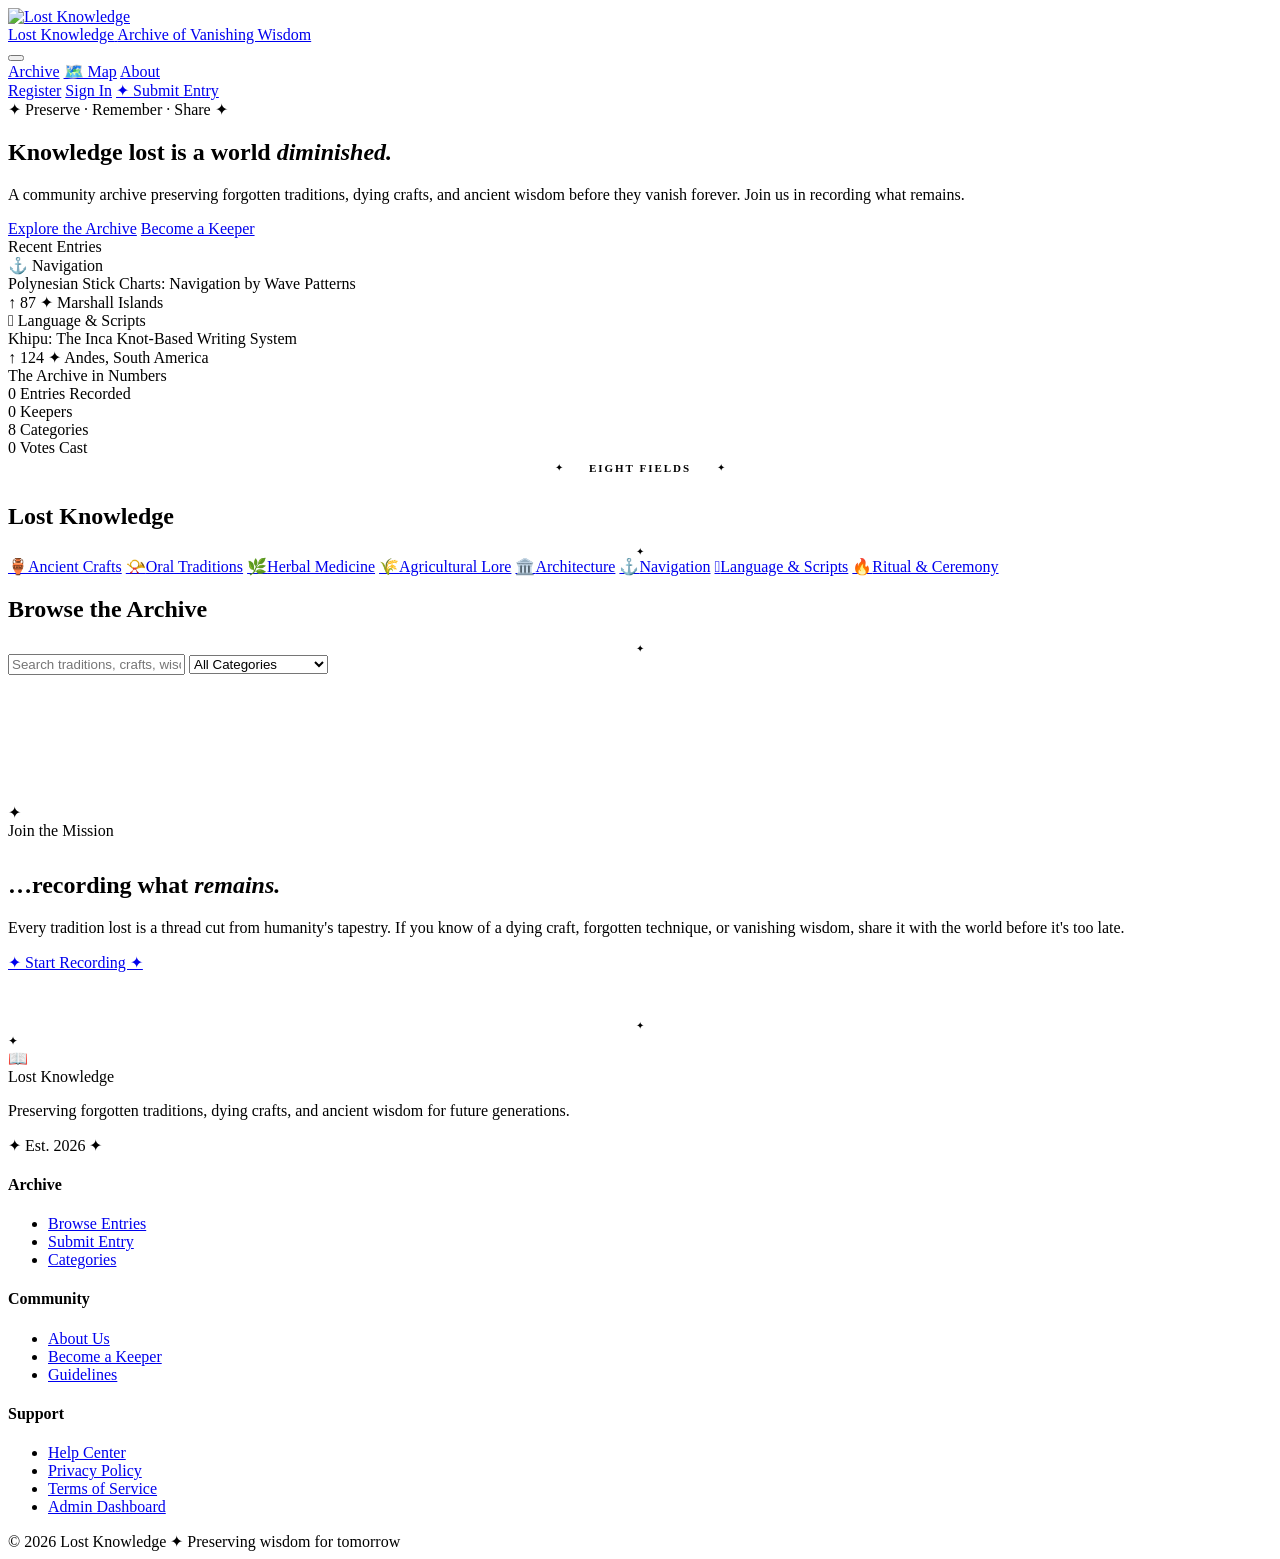
==== commit e3e232a9: "Add files via upload" ====
--- a/index.html
+++ b/index.html
@@ -1,319 +1,333 @@
-<!DOCTYPE html>
-<html lang="en">
-<head>
-  <meta charset="UTF-8">
-  <meta name="viewport" content="width=device-width, initial-scale=1.0">
-  <meta name="description" content="Lost Knowledge — a community archive preserving forgotten traditions, dying crafts, and ancient wisdom before they vanish forever.">
-  <title>Lost Knowledge — Archive of Vanishing Wisdom</title>
-  <link rel="stylesheet" href="/assets/css/style.css">
-</head>
-<body>
-
-<!-- ═══ NAV ════════════════════════════════════════════════ -->
-<header class="site-header">
-  <div class="container nav-inner">
-    <a href="/lost-knowledge/index.html" class="site-logo">
-      <div class="logo-icon">📖</div>
-      <div class="logo-text">
-        <span class="logo-mark">Lost Knowledge</span>
-        <span class="logo-sub">Archive of Vanishing Wisdom</span>
-      </div>
-    </a>
-
-    <button class="nav-toggle" aria-label="Menu" aria-expanded="false">
-      <span></span><span></span><span></span>
-    </button>
-
-    <nav class="nav-links" aria-label="Main navigation">
-      <a href="/lost-knowledge/index.html"    class="nav-link active">Archive</a>
-      <a href="/lost-knowledge/about.html"    class="nav-link">About</a>
-      <div class="nav-sep"></div>
-      <a href="/lost-knowledge/register.html" class="nav-link">Register</a>
-      <a href="/lost-knowledge/login.html"    class="nav-link">Sign In</a>
-      <a href="/lost-knowledge/submit.php"    class="nav-link nav-cta">✦ Submit Entry</a>
-    </nav>
-  </div>
-</header>
-
-<!-- ═══ HERO ════════════════════════════════════════════════ -->
-<section class="hero">
-  <div class="container">
-    <div class="hero-grid">
-
-      <!-- Left -->
-      <div>
-        <!-- Eyebrow pill badge with diamonds (matching Figma) -->
-        <div class="hero-eyebrow anim-1">
-          <span class="hero-eyebrow-diamond">✦</span>
-          <span class="hero-eyebrow-text">Preserve · Remember · Share</span>
-          <span class="hero-eyebrow-diamond">✦</span>
-        </div>
-
-        <h1 class="hero-title anim-2">
-          Knowledge lost is a world <em>diminished.</em>
-        </h1>
-
-        <p class="hero-desc anim-3">
-          A community archive preserving forgotten traditions, dying crafts,
-          and ancient wisdom before they vanish forever. Join us in
-          recording what remains.
-        </p>
-
-        <div class="hero-actions anim-4">
-          <a href="#archive" class="btn btn-primary btn-lg">Explore the Archive</a>
-          <a href="/lost-knowledge/register.html" class="btn btn-outline btn-lg">Become a Keeper</a>
-        </div>
-      </div>
-
-      <!-- Right: dark panel with recent entries -->
-      <aside class="hero-panel anim-4" aria-label="Recent entries">
-        <div class="hero-panel-title">Recent Entries</div>
-
-        <!-- Featured image -->
-        <img
-          src="https://upload.wikimedia.org/wikipedia/commons/thumb/1/18/Stick_charts.jpg/640px-Stick_charts.jpg"
-          alt="Polynesian stick chart navigation tool"
-          class="featured-img"
-          onerror="this.style.display='none'">
-
-        <!-- Entry row 1 -->
-        <div class="hero-mini-card" onclick="window.location='/lost-knowledge/index.html?cat=navigation'">
-          <div class="hmc-badge">⚓ Navigation</div>
-          <div class="hmc-info">
-            <div class="hmc-title">Polynesian Stick Charts: Navigation by Wave Patterns</div>
-            <div class="hmc-votes">
-              <span class="hmc-vote-up">↑ 87</span>
-              <span>✦</span>
-              <span>Marshall Islands</span>
-            </div>
-          </div>
-        </div>
-
-        <!-- Entry row 2 -->
-        <div class="hero-mini-card" onclick="window.location='/lost-knowledge/index.html?cat=language-scripts'">
-          <div class="hmc-badge">𓂀 Language &amp; Scripts</div>
-          <div class="hmc-info">
-            <div class="hmc-title">Khipu: The Inca Knot-Based Writing System</div>
-            <div class="hmc-votes">
-              <span class="hmc-vote-up">↑ 124</span>
-              <span>✦</span>
-              <span>Andes, South America</span>
-            </div>
-          </div>
-        </div>
-
-      </aside>
-    </div>
-  </div>
-</section>
-
-<!-- ═══ STATS — light section ══════════════════════════════ -->
-<section class="stats-strip" role="region" aria-label="Archive statistics">
-  <div class="container">
-    <div class="stats-header">The Archive in Numbers</div>
-    <div class="stats-inner">
-      <div class="stat-item">
-        <span class="stat-num" id="statEntries" data-target="0">0</span>
-        <span class="stat-lbl">Entries Recorded</span>
-      </div>
-      <div class="stat-item">
-        <span class="stat-num" id="statUsers" data-target="0">0</span>
-        <span class="stat-lbl">Keepers</span>
-      </div>
-      <div class="stat-item">
-        <span class="stat-num" data-target="8">8</span>
-        <span class="stat-lbl">Categories</span>
-      </div>
-      <div class="stat-item">
-        <span class="stat-num" id="statVotes" data-target="0">0</span>
-        <span class="stat-lbl">Votes Cast</span>
-      </div>
-    </div>
-  </div>
-</section>
-
-<!-- ═══ CATEGORIES — dark ══════════════════════════════════ -->
-<section class="categories-section section">
-  <div class="container">
-    <div class="categories-header">
-      <!-- Eight Fields badge with diamonds -->
-      <div style="display:flex;justify-content:center;align-items:center;gap:10px;margin-bottom:24px">
-        <span style="color:var(--gold);font-size:10px">✦</span>
-        <span style="font-size:11px;font-weight:600;letter-spacing:.18em;text-transform:uppercase;color:var(--ink-brown);background:var(--text-on-dark);padding:5px 16px;border-radius:2px;border:1px solid var(--amber-pale)">Eight Fields</span>
-        <span style="color:var(--gold);font-size:10px">✦</span>
-      </div>
-      <h2 style="color:var(--text-on-dark);margin-bottom:16px">Lost Knowledge</h2>
-      <!-- Diamond divider -->
-      <div style="display:flex;align-items:center;justify-content:center;gap:12px">
-        <div style="width:120px;height:1px;background:var(--border-gold)"></div>
-        <span style="color:var(--gold);font-size:10px">✦</span>
-        <div style="width:120px;height:1px;background:var(--border-gold)"></div>
-      </div>
-    </div>
-
-    <div class="cat-grid">
-      <a href="/lost-knowledge/index.html?cat=ancient-crafts"    class="cat-pill"><span class="cat-pill-icon">🏺</span><span class="cat-pill-name">Ancient Crafts</span></a>
-      <a href="/lost-knowledge/index.html?cat=oral-traditions"   class="cat-pill"><span class="cat-pill-icon">📯</span><span class="cat-pill-name">Oral Traditions</span></a>
-      <a href="/lost-knowledge/index.html?cat=herbal-medicine"   class="cat-pill"><span class="cat-pill-icon">🌿</span><span class="cat-pill-name">Herbal Medicine</span></a>
-      <a href="/lost-knowledge/index.html?cat=agricultural-lore" class="cat-pill"><span class="cat-pill-icon">🌾</span><span class="cat-pill-name">Agricultural Lore</span></a>
-      <a href="/lost-knowledge/index.html?cat=architecture"      class="cat-pill"><span class="cat-pill-icon">🏛️</span><span class="cat-pill-name">Architecture</span></a>
-      <a href="/lost-knowledge/index.html?cat=navigation"        class="cat-pill"><span class="cat-pill-icon">⚓</span><span class="cat-pill-name">Navigation</span></a>
-      <a href="/lost-knowledge/index.html?cat=language-scripts"  class="cat-pill"><span class="cat-pill-icon">𓂀</span><span class="cat-pill-name">Language &amp; Scripts</span></a>
-      <a href="/lost-knowledge/index.html?cat=ritual-ceremony"   class="cat-pill"><span class="cat-pill-icon">🔥</span><span class="cat-pill-name">Ritual &amp; Ceremony</span></a>
-    </div>
-  </div>
-</section>
-
-<!-- ═══ ARCHIVE — dark ════════════════════════════════════= -->
-<main class="archive-section section" id="archive" role="main">
-  <div class="container">
-    <div class="archive-header">
-      <h2 class="archive-title">Browse the Archive</h2>
-      <div style="display:flex;align-items:center;justify-content:center;gap:12px;margin-top:12px">
-        <div style="width:80px;height:1px;background:var(--border-gold)"></div>
-        <span style="color:var(--gold);font-size:10px">✦</span>
-        <div style="width:80px;height:1px;background:var(--border-gold)"></div>
-      </div>
-    </div>
-
-    <!-- Filter bar -->
-    <div class="filter-bar" role="search">
-      <input type="text" id="searchInput"
-             placeholder="Search traditions, crafts, wisdom…"
-             aria-label="Search entries" autocomplete="off">
-      <select id="catSelect" aria-label="Filter by category">
-        <option value="">All Categories</option>
-        <option value="ancient-crafts">Ancient Crafts</option>
-        <option value="oral-traditions">Oral Traditions</option>
-        <option value="herbal-medicine">Herbal Medicine</option>
-        <option value="agricultural-lore">Agricultural Lore</option>
-        <option value="architecture">Architecture</option>
-        <option value="navigation">Navigation</option>
-        <option value="language-scripts">Language &amp; Scripts</option>
-        <option value="ritual-ceremony">Ritual &amp; Ceremony</option>
-      </select>
-    </div>
-
-    <!-- Entry cards — loaded by JS -->
-    <div class="entries-grid" id="entriesGrid" aria-live="polite">
-      <div style="grid-column:1/-1;text-align:center;padding:64px">
-        <div class="spinner"></div>
-      </div>
-    </div>
-
-    <!-- Pagination -->
-    <nav class="pagination" id="pagination" aria-label="Pagination"></nav>
-  </div>
-</main>
-
-<!-- ═══ CTA — light parchment ══════════════════════════════ -->
-<section class="cta-section">
-  <div class="container">
-    <!-- Circle ornament -->
-    <div class="cta-circle">✦</div>
-
-    <!-- JOIN THE MISSION badge -->
-    <div style="margin-bottom:32px">
-      <span class="cta-badge">Join the Mission</span>
-    </div>
-
-    <!-- Italic amber heading "remains" -->
-    <h2>…recording what <em>remains.</em></h2>
-
-    <p>
-      Every tradition lost is a thread cut from humanity's tapestry. If you know of a
-      dying craft, forgotten technique, or vanishing wisdom, share it with the world
-      before it's too late.
-    </p>
-
-    <a href="/lost-knowledge/register.html" class="btn btn-amber btn-lg">
-      ✦ Start Recording ✦
-    </a>
-
-    <!-- Bottom divider -->
-    <div style="display:flex;align-items:center;justify-content:center;gap:16px;margin-top:48px">
-      <div style="width:100px;height:1px;background:var(--border-gold)"></div>
-      <span style="color:var(--gold);font-size:10px">✦</span>
-      <div style="width:100px;height:1px;background:var(--border-gold)"></div>
-    </div>
-  </div>
-</section>
-
-<!-- ═══ FOOTER — light parchment ═══════════════════════════ -->
-<footer class="site-footer" role="contentinfo">
-  <div class="container">
-
-    <!-- Top diamond divider -->
-    <div class="footer-ornament">
-      <span style="color:var(--gold);font-size:12px">✦</span>
-    </div>
-
-    <div class="footer-grid">
-      <!-- Brand -->
-      <div class="footer-brand">
-        <div class="footer-logo">
-          <div class="footer-logo-icon">📖</div>
-          <div class="footer-logo-name">Lost Knowledge</div>
-        </div>
-        <p class="footer-tagline">
-          Preserving forgotten traditions, dying crafts, and
-          ancient wisdom for future generations.
-        </p>
-        <div class="footer-est">
-          <span>✦</span> Est. 2026 <span>✦</span>
-        </div>
-      </div>
-
-      <!-- Archive links -->
-      <div class="footer-col">
-        <h4>Archive</h4>
-        <ul>
-          <li><a href="/lost-knowledge/index.html">Browse Entries</a></li>
-          <li><a href="/lost-knowledge/submit.php">Submit Entry</a></li>
-          <li><a href="/lost-knowledge/index.html#archive">Categories</a></li>
-        </ul>
-      </div>
-
-      <!-- Community links -->
-      <div class="footer-col">
-        <h4>Community</h4>
-        <ul>
-          <li><a href="/lost-knowledge/about.html">About Us</a></li>
-          <li><a href="/lost-knowledge/register.html">Become a Keeper</a></li>
-          <li><a href="/lost-knowledge/about.html">Guidelines</a></li>
-        </ul>
-      </div>
-
-      <!-- Support links -->
-      <div class="footer-col">
-        <h4>Support</h4>
-        <ul>
-          <li><a href="/lost-knowledge/about.html">Help Center</a></li>
-          <li><a href="/lost-knowledge/about.html">Privacy Policy</a></li>
-          <li><a href="/lost-knowledge/about.html">Terms of Service</a></li>
-          <li><a href="/lost-knowledge/admin/admin_dashboard.php" class="admin-link">Admin Dashboard</a></li>
-        </ul>
-      </div>
-    </div>
-
-    <div class="footer-bottom">
-      <span>© 2026 Lost Knowledge</span>
-      <span class="footer-bottom-diamond">✦</span>
-      <span>Preserving wisdom for tomorrow</span>
-    </div>
-  </div>
-</footer>
-
-<script src="/lost-knowledge/assets/js/script.js"></script>
-<script>
-  // Set category from URL param
-  window.addEventListener('load', function () {
-    const urlCat = new URLSearchParams(location.search).get('cat');
-    if (urlCat) {
-      const sel = document.getElementById('catSelect');
-      if (sel) { sel.value = urlCat; sel.dispatchEvent(new Event('change')); }
-    }
-  });
-</script>
-</body>
-</html>
+<!DOCTYPE html>
+<html lang="en">
+<head>
+  <meta charset="UTF-8">
+  <meta name="viewport" content="width=device-width, initial-scale=1.0">
+  <meta name="description" content="Lost Knowledge — a community archive preserving forgotten traditions, dying crafts, and ancient wisdom before they vanish forever.">
+  <!-- Open Graph / Social Cards -->
+  <meta property="og:type" content="website">
+  <meta property="og:title" content="Lost Knowledge — Archive of Vanishing Wisdom">
+  <meta property="og:description" content="A community archive preserving forgotten traditions, dying crafts, and ancient wisdom.">
+  <meta property="og:url" content="http://localhost/lost-knowledge/">
+  <meta name="twitter:card" content="summary_large_image">
+  <title>Lost Knowledge — Archive of Vanishing Wisdom</title>
+  <link rel="stylesheet" href="/lost-knowledge/assets/css/style.css">
+  <link rel="stylesheet" href="/lost-knowledge/assets/css/features.css">
+</head>
+<body>
+
+<!-- ═══ NAV ════════════════════════════════════════════════ -->
+<header class="site-header">
+  <div class="container nav-inner">
+    <a href="/lost-knowledge/index.html" class="site-logo">
+      <img src="/lost-knowledge/assets/logo.png" alt="Lost Knowledge" class="nav-logo-img">
+      <div class="logo-text">
+        <span class="logo-mark">Lost Knowledge</span>
+        <span class="logo-sub">Archive of Vanishing Wisdom</span>
+      </div>
+    </a>
+
+    <button class="nav-toggle" aria-label="Menu" aria-expanded="false">
+      <span></span><span></span><span></span>
+    </button>
+
+    <nav class="nav-links" aria-label="Main navigation">
+      <a href="/lost-knowledge/index.html"    class="nav-link active">Archive</a>
+      <a href="/lost-knowledge/explore_map.html" class="nav-link">🗺️ Map</a>
+      <a href="/lost-knowledge/about.php"    class="nav-link">About</a>
+      <div class="nav-sep"></div>
+      <a href="/lost-knowledge/register.html" class="nav-link">Register</a>
+      <a href="/lost-knowledge/login.html"    class="nav-link">Sign In</a>
+      <a href="/lost-knowledge/submit.php"    class="nav-link nav-cta">✦ Submit Entry</a>
+    </nav>
+  </div>
+</header>
+
+<!-- ═══ HERO ════════════════════════════════════════════════ -->
+<section class="hero">
+  <div class="container">
+    <div class="hero-grid">
+
+      <!-- Left -->
+      <div>
+        <!-- Eyebrow pill badge with diamonds (matching Figma) -->
+        <div class="hero-eyebrow anim-1">
+          <span class="hero-eyebrow-diamond">✦</span>
+          <span class="hero-eyebrow-text">Preserve · Remember · Share</span>
+          <span class="hero-eyebrow-diamond">✦</span>
+        </div>
+
+        <h1 class="hero-title anim-2">
+          Knowledge lost is a world <em>diminished.</em>
+        </h1>
+
+        <p class="hero-desc anim-3">
+          A community archive preserving forgotten traditions, dying crafts,
+          and ancient wisdom before they vanish forever. Join us in
+          recording what remains.
+        </p>
+
+        <div class="hero-actions anim-4">
+          <a href="#archive" class="btn btn-primary btn-lg">Explore the Archive</a>
+          <a href="/lost-knowledge/register.html" class="btn btn-outline btn-lg">Become a Keeper</a>
+        </div>
+      </div>
+
+      <!-- Right: dark panel with recent entries -->
+      <aside class="hero-panel anim-4" aria-label="Recent entries">
+        <div class="hero-panel-title">Recent Entries</div>
+
+        <!-- Featured image -->
+        <img
+          src="https://upload.wikimedia.org/wikipedia/commons/thumb/1/18/Stick_charts.jpg/640px-Stick_charts.jpg"
+          alt="Polynesian stick chart navigation tool"
+          class="featured-img"
+          onerror="this.style.display='none'">
+
+        <!-- Entry row 1 -->
+        <div class="hero-mini-card" onclick="window.location='/lost-knowledge/index.html?cat=navigation'">
+          <div class="hmc-badge">⚓ Navigation</div>
+          <div class="hmc-info">
+            <div class="hmc-title">Polynesian Stick Charts: Navigation by Wave Patterns</div>
+            <div class="hmc-votes">
+              <span class="hmc-vote-up">↑ 87</span>
+              <span>✦</span>
+              <span>Marshall Islands</span>
+            </div>
+          </div>
+        </div>
+
+        <!-- Entry row 2 -->
+        <div class="hero-mini-card" onclick="window.location='/lost-knowledge/index.html?cat=language-scripts'">
+          <div class="hmc-badge">𓂀 Language &amp; Scripts</div>
+          <div class="hmc-info">
+            <div class="hmc-title">Khipu: The Inca Knot-Based Writing System</div>
+            <div class="hmc-votes">
+              <span class="hmc-vote-up">↑ 124</span>
+              <span>✦</span>
+              <span>Andes, South America</span>
+            </div>
+          </div>
+        </div>
+
+      </aside>
+    </div>
+  </div>
+</section>
+
+<!-- ═══ STATS — light section ══════════════════════════════ -->
+<section class="stats-strip" role="region" aria-label="Archive statistics">
+  <div class="container">
+    <div class="stats-header">The Archive in Numbers</div>
+    <div class="stats-inner">
+      <div class="stat-item">
+        <span class="stat-num" id="statEntries" data-target="0">0</span>
+        <span class="stat-lbl">Entries Recorded</span>
+      </div>
+      <div class="stat-item">
+        <span class="stat-num" id="statUsers" data-target="0">0</span>
+        <span class="stat-lbl">Keepers</span>
+      </div>
+      <div class="stat-item">
+        <span class="stat-num" data-target="8">8</span>
+        <span class="stat-lbl">Categories</span>
+      </div>
+      <div class="stat-item">
+        <span class="stat-num" id="statVotes" data-target="0">0</span>
+        <span class="stat-lbl">Votes Cast</span>
+      </div>
+    </div>
+  </div>
+</section>
+
+<!-- ═══ CATEGORIES — dark ══════════════════════════════════ -->
+<section class="categories-section section">
+  <div class="container">
+    <div class="categories-header">
+      <!-- Eight Fields badge with diamonds -->
+      <div style="display:flex;justify-content:center;align-items:center;gap:10px;margin-bottom:24px">
+        <span style="color:var(--gold);font-size:10px">✦</span>
+        <span style="font-size:11px;font-weight:600;letter-spacing:.18em;text-transform:uppercase;color:var(--ink-brown);background:var(--text-on-dark);padding:5px 16px;border-radius:2px;border:1px solid var(--amber-pale)">Eight Fields</span>
+        <span style="color:var(--gold);font-size:10px">✦</span>
+      </div>
+      <h2 style="color:var(--text-on-dark);margin-bottom:16px">Lost Knowledge</h2>
+      <!-- Diamond divider -->
+      <div style="display:flex;align-items:center;justify-content:center;gap:12px">
+        <div style="width:120px;height:1px;background:var(--border-gold)"></div>
+        <span style="color:var(--gold);font-size:10px">✦</span>
+        <div style="width:120px;height:1px;background:var(--border-gold)"></div>
+      </div>
+    </div>
+
+    <div class="cat-grid">
+      <a href="/lost-knowledge/index.html?cat=ancient-crafts"    class="cat-pill"><span class="cat-pill-icon">🏺</span><span class="cat-pill-name">Ancient Crafts</span></a>
+      <a href="/lost-knowledge/index.html?cat=oral-traditions"   class="cat-pill"><span class="cat-pill-icon">📯</span><span class="cat-pill-name">Oral Traditions</span></a>
+      <a href="/lost-knowledge/index.html?cat=herbal-medicine"   class="cat-pill"><span class="cat-pill-icon">🌿</span><span class="cat-pill-name">Herbal Medicine</span></a>
+      <a href="/lost-knowledge/index.html?cat=agricultural-lore" class="cat-pill"><span class="cat-pill-icon">🌾</span><span class="cat-pill-name">Agricultural Lore</span></a>
+      <a href="/lost-knowledge/index.html?cat=architecture"      class="cat-pill"><span class="cat-pill-icon">🏛️</span><span class="cat-pill-name">Architecture</span></a>
+      <a href="/lost-knowledge/index.html?cat=navigation"        class="cat-pill"><span class="cat-pill-icon">⚓</span><span class="cat-pill-name">Navigation</span></a>
+      <a href="/lost-knowledge/index.html?cat=language-scripts"  class="cat-pill"><span class="cat-pill-icon">𓂀</span><span class="cat-pill-name">Language &amp; Scripts</span></a>
+      <a href="/lost-knowledge/index.html?cat=ritual-ceremony"   class="cat-pill"><span class="cat-pill-icon">🔥</span><span class="cat-pill-name">Ritual &amp; Ceremony</span></a>
+    </div>
+  </div>
+</section>
+
+<!-- ═══ ARCHIVE — dark ════════════════════════════════════= -->
+<main class="archive-section section" id="archive" role="main">
+  <div class="container">
+    <div class="archive-header">
+      <h2 class="archive-title">Browse the Archive</h2>
+      <div style="display:flex;align-items:center;justify-content:center;gap:12px;margin-top:12px">
+        <div style="width:80px;height:1px;background:var(--border-gold)"></div>
+        <span style="color:var(--gold);font-size:10px">✦</span>
+        <div style="width:80px;height:1px;background:var(--border-gold)"></div>
+      </div>
+    </div>
+
+    <!-- Filter bar -->
+    <div class="filter-bar" role="search">
+      <input type="text" id="searchInput"
+             placeholder="Search traditions, crafts, wisdom…"
+             aria-label="Search entries" autocomplete="off">
+      <select id="catSelect" aria-label="Filter by category">
+        <option value="">All Categories</option>
+        <option value="ancient-crafts">Ancient Crafts</option>
+        <option value="oral-traditions">Oral Traditions</option>
+        <option value="herbal-medicine">Herbal Medicine</option>
+        <option value="agricultural-lore">Agricultural Lore</option>
+        <option value="architecture">Architecture</option>
+        <option value="navigation">Navigation</option>
+        <option value="language-scripts">Language &amp; Scripts</option>
+        <option value="ritual-ceremony">Ritual &amp; Ceremony</option>
+      </select>
+    </div>
+
+    <!-- Entry cards — loaded by JS -->
+    <div class="entries-grid" id="entriesGrid" aria-live="polite">
+      <div style="grid-column:1/-1;text-align:center;padding:64px">
+        <div class="spinner"></div>
+      </div>
+    </div>
+
+    <!-- Pagination -->
+    <nav class="pagination" id="pagination" aria-label="Pagination"></nav>
+  </div>
+</main>
+
+<!-- ═══ CTA — light parchment ══════════════════════════════ -->
+<section class="cta-section">
+  <div class="container">
+    <!-- Circle ornament -->
+    <div class="cta-circle">✦</div>
+
+    <!-- JOIN THE MISSION badge -->
+    <div style="margin-bottom:32px">
+      <span class="cta-badge">Join the Mission</span>
+    </div>
+
+    <!-- Italic amber heading "remains" -->
+    <h2>…recording what <em>remains.</em></h2>
+
+    <p>
+      Every tradition lost is a thread cut from humanity's tapestry. If you know of a
+      dying craft, forgotten technique, or vanishing wisdom, share it with the world
+      before it's too late.
+    </p>
+
+    <a href="/lost-knowledge/register.html" class="btn btn-amber btn-lg">
+      ✦ Start Recording ✦
+    </a>
+
+    <!-- Bottom divider -->
+    <div style="display:flex;align-items:center;justify-content:center;gap:16px;margin-top:48px">
+      <div style="width:100px;height:1px;background:var(--border-gold)"></div>
+      <span style="color:var(--gold);font-size:10px">✦</span>
+      <div style="width:100px;height:1px;background:var(--border-gold)"></div>
+    </div>
+  </div>
+</section>
+
+<!-- ═══ FOOTER — light parchment ═══════════════════════════ -->
+<footer class="site-footer" role="contentinfo">
+  <div class="container">
+
+    <!-- Top diamond divider -->
+    <div class="footer-ornament">
+      <span style="color:var(--gold);font-size:12px">✦</span>
+    </div>
+
+    <div class="footer-grid">
+      <!-- Brand -->
+      <div class="footer-brand">
+        <div class="footer-logo">
+          <div class="footer-logo-icon">📖</div>
+          <div class="footer-logo-name">Lost Knowledge</div>
+        </div>
+        <p class="footer-tagline">
+          Preserving forgotten traditions, dying crafts, and
+          ancient wisdom for future generations.
+        </p>
+        <div class="footer-est">
+          <span>✦</span> Est. 2026 <span>✦</span>
+        </div>
+      </div>
+
+      <!-- Archive links -->
+      <div class="footer-col">
+        <h4>Archive</h4>
+        <ul>
+          <li><a href="/lost-knowledge/index.html">Browse Entries</a></li>
+          <li><a href="/lost-knowledge/submit.php">Submit Entry</a></li>
+          <li><a href="/lost-knowledge/index.html#archive">Categories</a></li>
+        </ul>
+      </div>
+
+      <!-- Community links -->
+      <div class="footer-col">
+        <h4>Community</h4>
+        <ul>
+          <li><a href="/lost-knowledge/about.php">About Us</a></li>
+          <li><a href="/lost-knowledge/register.html">Become a Keeper</a></li>
+          <li><a href="/lost-knowledge/guidelines.html">Guidelines</a></li>
+        </ul>
+      </div>
+
+      <!-- Support links -->
+      <div class="footer-col">
+        <h4>Support</h4>
+        <ul>
+          <li><a href="/lost-knowledge/help.html">Help Center</a></li>
+          <li><a href="/lost-knowledge/privacy.html">Privacy Policy</a></li>
+          <li><a href="/lost-knowledge/terms.html">Terms of Service</a></li>
+          <li><a href="/lost-knowledge/admin/admin_dashboard.php" class="admin-link">Admin Dashboard</a></li>
+        </ul>
+      </div>
+    </div>
+
+    <div class="footer-bottom">
+      <span>© 2026 Lost Knowledge</span>
+      <span class="footer-bottom-diamond">✦</span>
+      <span>Preserving wisdom for tomorrow</span>
+    </div>
+  </div>
+</footer>
+
+<script src="/lost-knowledge/assets/js/script.js"></script>
+<script src="/lost-knowledge/assets/js/features.js"></script>
+<script>
+  // Set category from URL param
+  window.addEventListener('load', function () {
+    const urlCat = new URLSearchParams(location.search).get('cat');
+    if (urlCat) {
+      const sel = document.getElementById('catSelect');
+      if (sel) { sel.value = urlCat; sel.dispatchEvent(new Event('change')); }
+    }
+    const urlTag = new URLSearchParams(location.search).get('tag');
+    if (urlTag) {
+      document.getElementById('archiveTitle')?.insertAdjacentHTML('afterend',
+        `<div class="tag-list" style="margin-bottom:1rem"><span class="tag-pill">#${urlTag} <a href="/lost-knowledge/index.html" style="margin-left:6px;color:var(--amber-light)">✕</a></span></div>`);
+    }
+  });
+</script>
+</body>
+</html>
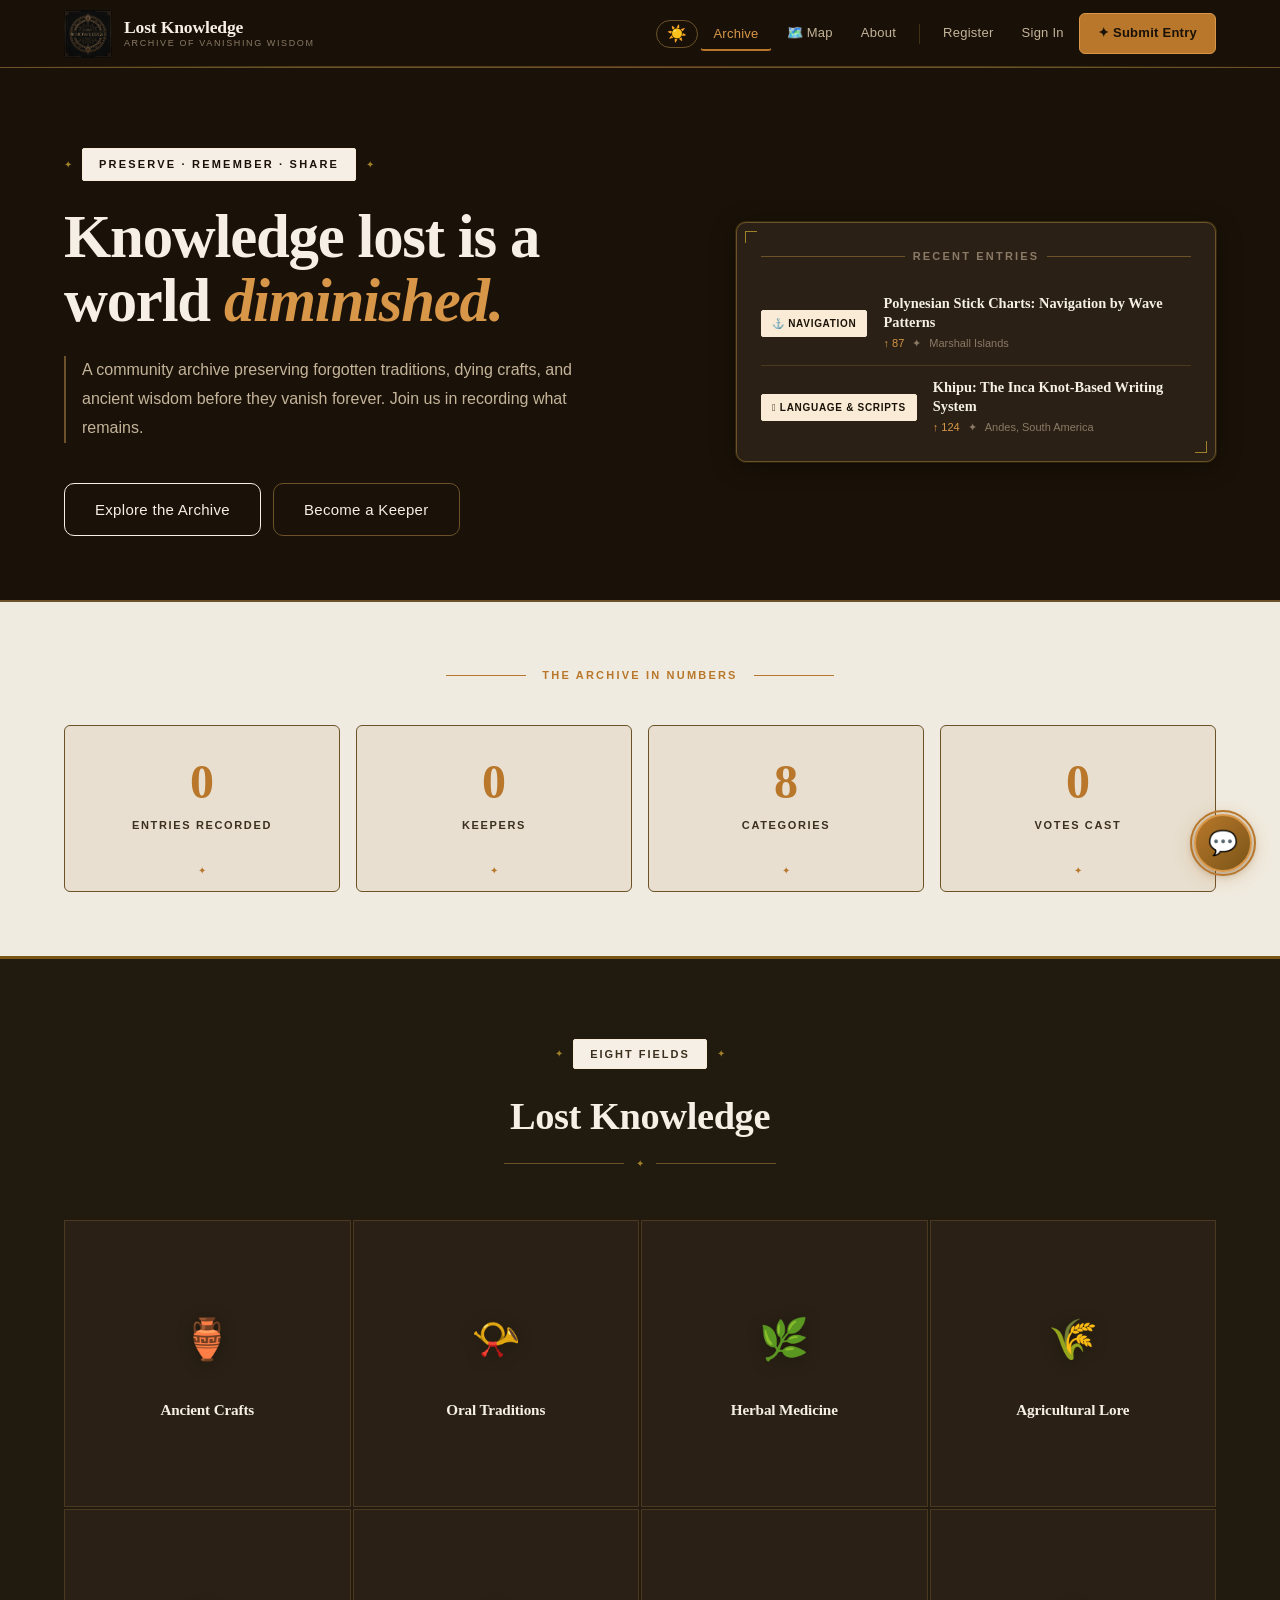
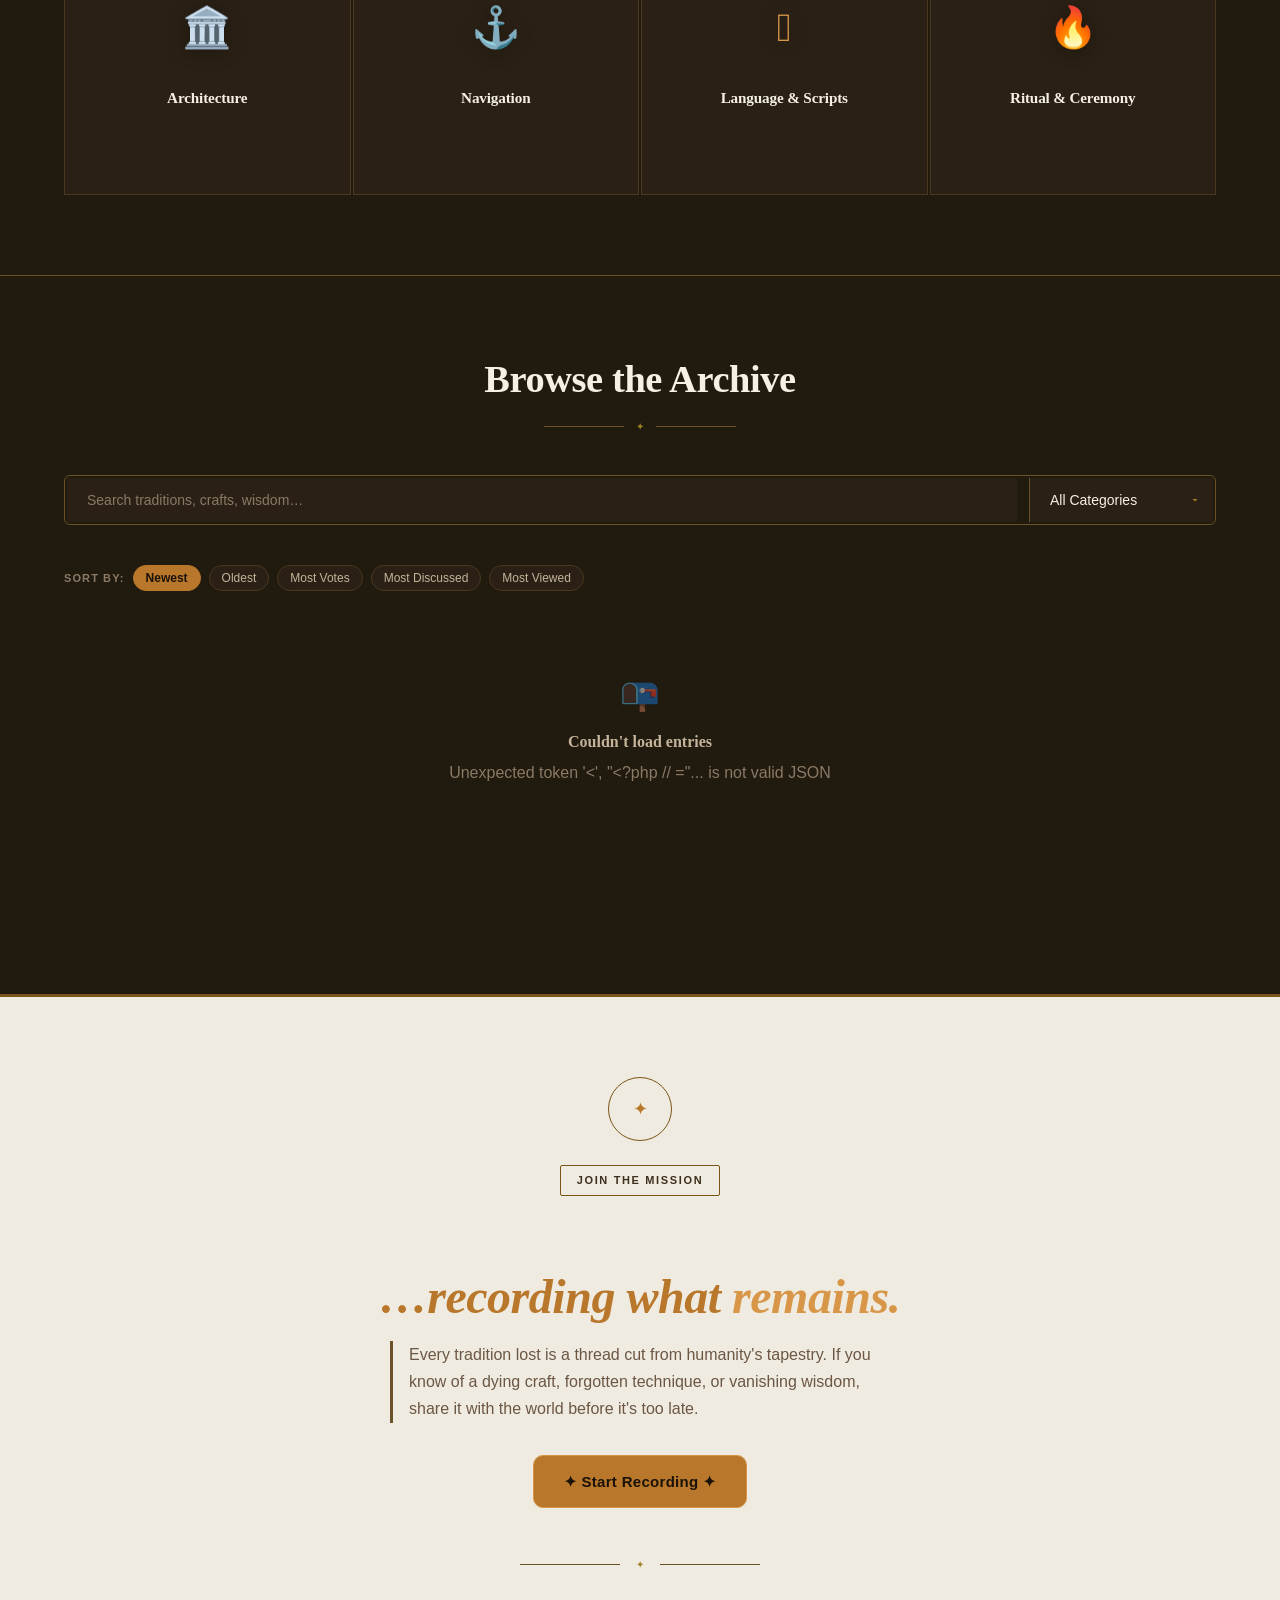
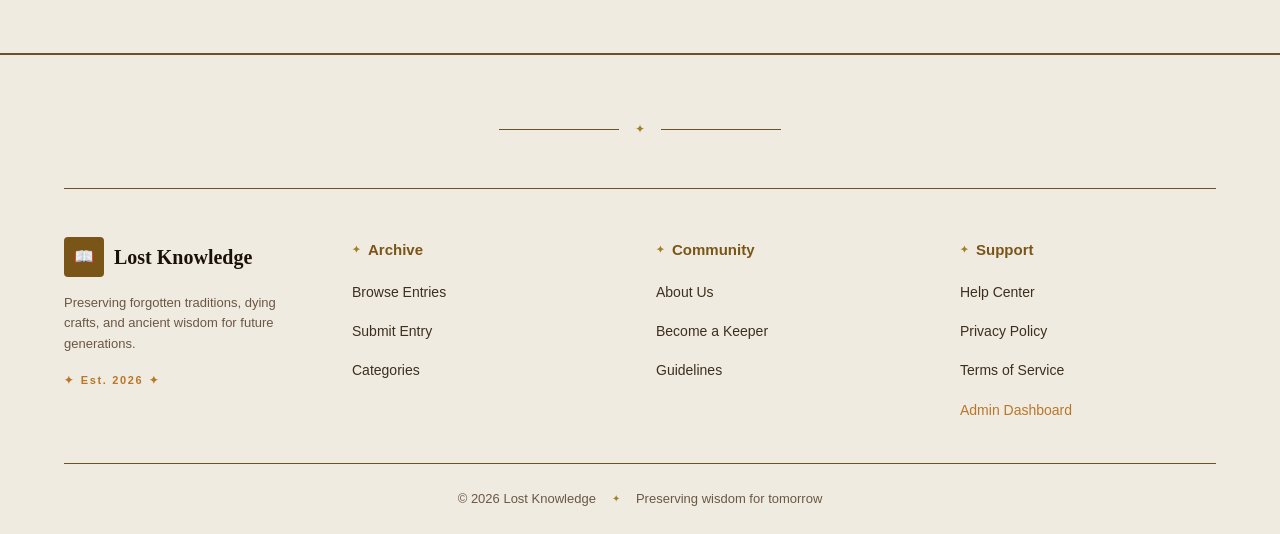
==== commit 02cd5909: "Add files via upload" ====
--- a/index.html
+++ b/index.html
@@ -8,19 +8,19 @@
   <meta property="og:type" content="website">
   <meta property="og:title" content="Lost Knowledge — Archive of Vanishing Wisdom">
   <meta property="og:description" content="A community archive preserving forgotten traditions, dying crafts, and ancient wisdom.">
-  <meta property="og:url" content="http://localhost/lost-knowledge/">
+  <meta property="og:url" content="http://localhost/">
   <meta name="twitter:card" content="summary_large_image">
   <title>Lost Knowledge — Archive of Vanishing Wisdom</title>
-  <link rel="stylesheet" href="/lost-knowledge/assets/css/style.css">
-  <link rel="stylesheet" href="/lost-knowledge/assets/css/features.css">
+  <link rel="stylesheet" href="/assets/css/style.css">
+  <link rel="stylesheet" href="/assets/css/features.css">
 </head>
 <body>
 
 <!-- ═══ NAV ════════════════════════════════════════════════ -->
 <header class="site-header">
   <div class="container nav-inner">
-    <a href="/lost-knowledge/index.html" class="site-logo">
-      <img src="/lost-knowledge/assets/logo.png" alt="Lost Knowledge" class="nav-logo-img">
+    <a href="/index.html" class="site-logo">
+      <img src="/assets/logo.png" alt="Lost Knowledge" class="nav-logo-img">
       <div class="logo-text">
         <span class="logo-mark">Lost Knowledge</span>
         <span class="logo-sub">Archive of Vanishing Wisdom</span>
@@ -32,13 +32,13 @@
     </button>
 
     <nav class="nav-links" aria-label="Main navigation">
-      <a href="/lost-knowledge/index.html"    class="nav-link active">Archive</a>
-      <a href="/lost-knowledge/explore_map.html" class="nav-link">🗺️ Map</a>
-      <a href="/lost-knowledge/about.php"    class="nav-link">About</a>
+      <a href="/index.html"    class="nav-link active">Archive</a>
+      <a href="/explore_map.html" class="nav-link">🗺️ Map</a>
+      <a href="/about.php"    class="nav-link">About</a>
       <div class="nav-sep"></div>
-      <a href="/lost-knowledge/register.html" class="nav-link">Register</a>
-      <a href="/lost-knowledge/login.html"    class="nav-link">Sign In</a>
-      <a href="/lost-knowledge/submit.php"    class="nav-link nav-cta">✦ Submit Entry</a>
+      <a href="/register.html" class="nav-link">Register</a>
+      <a href="/login.html"    class="nav-link">Sign In</a>
+      <a href="/submit.php"    class="nav-link nav-cta">✦ Submit Entry</a>
     </nav>
   </div>
 </header>
@@ -69,7 +69,7 @@
 
         <div class="hero-actions anim-4">
           <a href="#archive" class="btn btn-primary btn-lg">Explore the Archive</a>
-          <a href="/lost-knowledge/register.html" class="btn btn-outline btn-lg">Become a Keeper</a>
+          <a href="/register.html" class="btn btn-outline btn-lg">Become a Keeper</a>
         </div>
       </div>
 
@@ -85,7 +85,7 @@
           onerror="this.style.display='none'">
 
         <!-- Entry row 1 -->
-        <div class="hero-mini-card" onclick="window.location='/lost-knowledge/index.html?cat=navigation'">
+        <div class="hero-mini-card" onclick="window.location='/index.html?cat=navigation'">
           <div class="hmc-badge">⚓ Navigation</div>
           <div class="hmc-info">
             <div class="hmc-title">Polynesian Stick Charts: Navigation by Wave Patterns</div>
@@ -98,7 +98,7 @@
         </div>
 
         <!-- Entry row 2 -->
-        <div class="hero-mini-card" onclick="window.location='/lost-knowledge/index.html?cat=language-scripts'">
+        <div class="hero-mini-card" onclick="window.location='/index.html?cat=language-scripts'">
           <div class="hmc-badge">𓂀 Language &amp; Scripts</div>
           <div class="hmc-info">
             <div class="hmc-title">Khipu: The Inca Knot-Based Writing System</div>
@@ -160,14 +160,14 @@
     </div>
 
     <div class="cat-grid">
-      <a href="/lost-knowledge/index.html?cat=ancient-crafts"    class="cat-pill"><span class="cat-pill-icon">🏺</span><span class="cat-pill-name">Ancient Crafts</span></a>
-      <a href="/lost-knowledge/index.html?cat=oral-traditions"   class="cat-pill"><span class="cat-pill-icon">📯</span><span class="cat-pill-name">Oral Traditions</span></a>
-      <a href="/lost-knowledge/index.html?cat=herbal-medicine"   class="cat-pill"><span class="cat-pill-icon">🌿</span><span class="cat-pill-name">Herbal Medicine</span></a>
-      <a href="/lost-knowledge/index.html?cat=agricultural-lore" class="cat-pill"><span class="cat-pill-icon">🌾</span><span class="cat-pill-name">Agricultural Lore</span></a>
-      <a href="/lost-knowledge/index.html?cat=architecture"      class="cat-pill"><span class="cat-pill-icon">🏛️</span><span class="cat-pill-name">Architecture</span></a>
-      <a href="/lost-knowledge/index.html?cat=navigation"        class="cat-pill"><span class="cat-pill-icon">⚓</span><span class="cat-pill-name">Navigation</span></a>
-      <a href="/lost-knowledge/index.html?cat=language-scripts"  class="cat-pill"><span class="cat-pill-icon">𓂀</span><span class="cat-pill-name">Language &amp; Scripts</span></a>
-      <a href="/lost-knowledge/index.html?cat=ritual-ceremony"   class="cat-pill"><span class="cat-pill-icon">🔥</span><span class="cat-pill-name">Ritual &amp; Ceremony</span></a>
+      <a href="/index.html?cat=ancient-crafts"    class="cat-pill"><span class="cat-pill-icon">🏺</span><span class="cat-pill-name">Ancient Crafts</span></a>
+      <a href="/index.html?cat=oral-traditions"   class="cat-pill"><span class="cat-pill-icon">📯</span><span class="cat-pill-name">Oral Traditions</span></a>
+      <a href="/index.html?cat=herbal-medicine"   class="cat-pill"><span class="cat-pill-icon">🌿</span><span class="cat-pill-name">Herbal Medicine</span></a>
+      <a href="/index.html?cat=agricultural-lore" class="cat-pill"><span class="cat-pill-icon">🌾</span><span class="cat-pill-name">Agricultural Lore</span></a>
+      <a href="/index.html?cat=architecture"      class="cat-pill"><span class="cat-pill-icon">🏛️</span><span class="cat-pill-name">Architecture</span></a>
+      <a href="/index.html?cat=navigation"        class="cat-pill"><span class="cat-pill-icon">⚓</span><span class="cat-pill-name">Navigation</span></a>
+      <a href="/index.html?cat=language-scripts"  class="cat-pill"><span class="cat-pill-icon">𓂀</span><span class="cat-pill-name">Language &amp; Scripts</span></a>
+      <a href="/index.html?cat=ritual-ceremony"   class="cat-pill"><span class="cat-pill-icon">🔥</span><span class="cat-pill-name">Ritual &amp; Ceremony</span></a>
     </div>
   </div>
 </section>
@@ -234,7 +234,7 @@
       before it's too late.
     </p>
 
-    <a href="/lost-knowledge/register.html" class="btn btn-amber btn-lg">
+    <a href="/register.html" class="btn btn-amber btn-lg">
       ✦ Start Recording ✦
     </a>
 
@@ -276,9 +276,9 @@
       <div class="footer-col">
         <h4>Archive</h4>
         <ul>
-          <li><a href="/lost-knowledge/index.html">Browse Entries</a></li>
-          <li><a href="/lost-knowledge/submit.php">Submit Entry</a></li>
-          <li><a href="/lost-knowledge/index.html#archive">Categories</a></li>
+          <li><a href="/index.html">Browse Entries</a></li>
+          <li><a href="/submit.php">Submit Entry</a></li>
+          <li><a href="/index.html#archive">Categories</a></li>
         </ul>
       </div>
 
@@ -286,9 +286,9 @@
       <div class="footer-col">
         <h4>Community</h4>
         <ul>
-          <li><a href="/lost-knowledge/about.php">About Us</a></li>
-          <li><a href="/lost-knowledge/register.html">Become a Keeper</a></li>
-          <li><a href="/lost-knowledge/guidelines.html">Guidelines</a></li>
+          <li><a href="/about.php">About Us</a></li>
+          <li><a href="/register.html">Become a Keeper</a></li>
+          <li><a href="/guidelines.html">Guidelines</a></li>
         </ul>
       </div>
 
@@ -296,10 +296,10 @@
       <div class="footer-col">
         <h4>Support</h4>
         <ul>
-          <li><a href="/lost-knowledge/help.html">Help Center</a></li>
-          <li><a href="/lost-knowledge/privacy.html">Privacy Policy</a></li>
-          <li><a href="/lost-knowledge/terms.html">Terms of Service</a></li>
-          <li><a href="/lost-knowledge/admin/admin_dashboard.php" class="admin-link">Admin Dashboard</a></li>
+          <li><a href="/help.html">Help Center</a></li>
+          <li><a href="/privacy.html">Privacy Policy</a></li>
+          <li><a href="/terms.html">Terms of Service</a></li>
+          <li><a href="/admin/admin_dashboard.php" class="admin-link">Admin Dashboard</a></li>
         </ul>
       </div>
     </div>
@@ -312,8 +312,8 @@
   </div>
 </footer>
 
-<script src="/lost-knowledge/assets/js/script.js"></script>
-<script src="/lost-knowledge/assets/js/features.js"></script>
+<script src="/assets/js/script.js"></script>
+<script src="/assets/js/features.js"></script>
 <script>
   // Set category from URL param
   window.addEventListener('load', function () {
@@ -325,7 +325,7 @@
     const urlTag = new URLSearchParams(location.search).get('tag');
     if (urlTag) {
       document.getElementById('archiveTitle')?.insertAdjacentHTML('afterend',
-        `<div class="tag-list" style="margin-bottom:1rem"><span class="tag-pill">#${urlTag} <a href="/lost-knowledge/index.html" style="margin-left:6px;color:var(--amber-light)">✕</a></span></div>`);
+        `<div class="tag-list" style="margin-bottom:1rem"><span class="tag-pill">#${urlTag} <a href="/index.html" style="margin-left:6px;color:var(--amber-light)">✕</a></span></div>`);
     }
   });
 </script>
--- a/assets/css/style.css
+++ b/assets/css/style.css
@@ -0,0 +1,1263 @@
+/* ============================================================
+   LOST KNOWLEDGE — style.css
+   Theme: Dark Manuscript (Figma design)
+   Dark bg with gold/amber accents — "dark more, light less"
+   Fonts: Playfair Display + DM Sans + DM Mono
+   ============================================================ */
+
+@import url('https://fonts.googleapis.com/css2?family=Playfair+Display:ital,wght@0,400;0,600;0,700;0,900;1,400;1,600&family=DM+Sans:ital,wght@0,300;0,400;0,500;0,600;1,300&family=DM+Mono:wght@400;500&display=swap');
+
+/* ── Design Tokens ─────────────────────────────────────────── */
+:root {
+  /* Dark backgrounds (primary) */
+  --bg-void:       #1A1208;   /* deepest — nav, hero, categories */
+  --bg-dark:       #211A0E;   /* slightly lighter dark */
+  --bg-panel:      #2A2015;   /* cards on dark sections */
+  --bg-panel-h:    #332818;   /* card hover on dark */
+  --border-dark:   #4A3820;   /* borders on dark sections */
+  --border-gold:   #6B5228;   /* gold-tinted borders */
+
+  /* Light backgrounds (used sparingly — stats, footer) */
+  --bg-light:      #F0EBE0;   /* stats section, light panels */
+  --bg-parchment:  #EFE7D8;   /* footer */
+  --bg-light-card: #E8DFD0;   /* cards on light sections */
+
+  /* Text on dark */
+  --text-on-dark:        #F5EFE6;   /* primary white-cream */
+  --text-on-dark-muted:  #C4B49A;   /* secondary */
+  --text-on-dark-faint:  #8A7A66;   /* tertiary */
+
+  /* Text on light */
+  --ink-black:  #1A1208;
+  --ink-brown:  #3D2F1E;
+  --text-muted: #6B5744;
+  --text-faint: #9B8876;
+
+  /* Gold / Amber accent */
+  --gold:        #A0812A;
+  --amber:       #B8772A;
+  --amber-light: #D89748;
+  --amber-pale:  #F9EBD5;
+  --amber-dark:  #7A5518;
+
+  /* Status colours */
+  --green:          #3A6B4A;
+  --green-pale:     #E6F4EC;
+  --forest-pale:    #1E3A22;   /* green on dark bg */
+  --red:            #8B3A2A;
+  --burgundy:       #6B2A2A;
+  --burgundy-pale:  #3A1A1A;   /* red on dark bg */
+
+  /* Typography */
+  --font-display: 'Playfair Display', serif;
+  --font-body:    'DM Sans', sans-serif;
+  --font-mono:    'DM Mono', monospace;
+
+  /* Radius */
+  --radius-sm: 2px;
+  --radius-md: 4px;
+  --radius-lg: 6px;
+  --radius-xl: 10px;
+
+  /* Shadows */
+  --shadow-dark: 0 4px 24px rgba(0,0,0,.4), 0 1px 4px rgba(0,0,0,.3);
+  --shadow-gold: 0 0 0 1px rgba(160,129,42,.3);
+  --shadow-card: 0 2px 12px rgba(0,0,0,.3);
+  --shadow-hover:0 8px 32px rgba(0,0,0,.5);
+
+  /* Spacing */
+  --space-1:8px; --space-2:16px; --space-3:24px; --space-4:32px;
+  --space-5:40px; --space-6:48px; --space-8:64px; --space-10:80px;
+
+  --nav-h: 68px;
+  --transition: 0.2s ease;
+}
+
+/* ── Reset ──────────────────────────────────────────────────── */
+*, *::before, *::after { box-sizing: border-box; margin: 0; padding: 0; }
+html { scroll-behavior: smooth; }
+
+/* ── Base — dark by default ─────────────────────────────────── */
+body {
+  font-family: var(--font-body);
+  background-color: var(--bg-void);
+  color: var(--text-on-dark);
+  font-size: 16px;
+  line-height: 1.7;
+  -webkit-font-smoothing: antialiased;
+  min-height: 100vh;
+}
+
+/* Subtle noise texture overlay */
+body::before {
+  content: '';
+  position: fixed; inset: 0; z-index: 0;
+  background-image:
+    repeating-linear-gradient(0deg, transparent, transparent 31px,
+      rgba(255,255,255,.012) 31px, rgba(255,255,255,.012) 32px),
+    repeating-linear-gradient(90deg, transparent, transparent 63px,
+      rgba(255,255,255,.006) 63px, rgba(255,255,255,.006) 64px);
+  pointer-events: none;
+}
+* { position: relative; z-index: 1; }
+
+/* Scrollbar */
+::-webkit-scrollbar { width: 6px; }
+::-webkit-scrollbar-track { background: var(--bg-void); }
+::-webkit-scrollbar-thumb { background: var(--border-gold); border-radius: 3px; }
+::-webkit-scrollbar-thumb:hover { background: var(--amber); }
+
+/* ── Typography ─────────────────────────────────────────────── */
+h1 { font-family:var(--font-display); font-size:clamp(2.4rem,5.5vw,3.8rem); font-weight:900; line-height:1.05; letter-spacing:-.02em; color:var(--text-on-dark); }
+h2 { font-family:var(--font-display); font-size:clamp(1.6rem,3.5vw,2.4rem); font-weight:700; line-height:1.2;  letter-spacing:-.01em; color:var(--text-on-dark); }
+h3 { font-family:var(--font-display); font-size:clamp(1.1rem,2vw,1.4rem);   font-weight:600; line-height:1.3;  color:var(--text-on-dark); }
+h4 { font-family:var(--font-body); font-size:11px; font-weight:600; letter-spacing:.15em; text-transform:uppercase; color:var(--text-on-dark-faint); }
+p  { margin-bottom: 1rem; }
+a  { color:var(--amber-light); text-decoration:none; transition:color var(--transition); }
+a:hover { color:var(--amber-pale); text-decoration:none; }
+strong { font-weight:600; color:var(--text-on-dark); }
+em     { font-style:italic; color:var(--amber-light); }
+small  { font-size:13px; color:var(--text-on-dark-faint); }
+code   { font-family:var(--font-mono); font-size:.85em; background:var(--bg-panel); padding:2px 6px; border-radius:var(--radius-md); color:var(--amber-light); border:1px solid var(--border-dark); }
+button, input, textarea, select { font-family:var(--font-body); }
+
+/* ── Layout ─────────────────────────────────────────────────── */
+.container  { max-width:1200px; margin:0 auto; padding:0 var(--space-3); }
+.section    { padding:var(--space-10) 0; }
+.section-sm { padding:var(--space-6) 0; }
+
+/* ── Animations ─────────────────────────────────────────────── */
+@keyframes fadeUp { from{opacity:0;transform:translateY(20px)} to{opacity:1;transform:translateY(0)} }
+@keyframes fadeIn { from{opacity:0} to{opacity:1} }
+@keyframes spin   { to{transform:rotate(360deg)} }
+@keyframes pulse  { 0%,100%{opacity:1} 50%{opacity:.5} }
+
+.anim-1{animation:fadeUp .6s .00s ease both}
+.anim-2{animation:fadeUp .6s .12s ease both}
+.anim-3{animation:fadeUp .6s .24s ease both}
+.anim-4{animation:fadeUp .6s .36s ease both}
+
+/* ── Gold diamond ornament ✦ ────────────────────────────────── */
+/* Used throughout the Figma design as decorative spacer */
+.ornament {
+  display:inline-flex; align-items:center; gap:12px;
+  font-size:10px; font-weight:600; letter-spacing:.2em; text-transform:uppercase;
+  color:var(--text-on-dark-faint);
+}
+.ornament::before, .ornament::after {
+  content:'✦'; color:var(--gold); font-size:8px;
+}
+
+/* ── Navigation ─────────────────────────────────────────────── */
+.site-header {
+  position: sticky; top:0; z-index:200;
+  height: var(--nav-h);
+  background: rgba(26,18,8,.97);
+  backdrop-filter: blur(20px);
+  -webkit-backdrop-filter: blur(20px);
+  border-bottom: 1px solid var(--border-gold);
+}
+/* Thin gold line under nav (visible in screenshot) */
+.site-header::after {
+  content:''; position:absolute; bottom:0; left:0; right:0;
+  height:1px;
+  background:linear-gradient(90deg, transparent, var(--gold), var(--amber), var(--gold), transparent);
+  opacity:.4;
+}
+
+.nav-inner {
+  height:100%;
+  display:flex; align-items:center; justify-content:space-between; gap:16px;
+}
+
+/* Logo with book icon box */
+.site-logo { display:flex; align-items:center; gap:12px; text-decoration:none; flex-shrink:0; }
+.logo-icon {
+  width:38px; height:38px;
+  background:var(--amber-dark);
+  border:1px solid var(--border-gold);
+  border-radius:var(--radius-md);
+  display:flex; align-items:center; justify-content:center;
+  font-size:16px; flex-shrink:0;
+}
+.logo-text { display:flex; flex-direction:column; line-height:1; }
+.logo-mark {
+  font-family:var(--font-display); font-size:1.1rem; font-weight:700;
+  color:var(--text-on-dark); letter-spacing:-.01em;
+}
+.logo-sub {
+  font-size:9px; font-weight:500; letter-spacing:.18em; text-transform:uppercase;
+  color:var(--text-on-dark-faint); margin-top:2px;
+}
+.logo-dot { display:none; }
+
+/* PNG logo image in nav */
+.nav-logo-img {
+  width: 48px;
+  height: 48px;
+  flex-shrink: 0;
+  border-radius: 4px;
+  object-fit: cover;
+  transition: transform var(--transition), opacity var(--transition);
+}
+.site-logo:hover .nav-logo-img {
+  transform: scale(1.05);
+  opacity: .88;
+} /* not used in dark theme */
+
+.nav-links { display:flex; align-items:center; gap:2px; }
+
+.nav-link {
+  font-size:13px; font-weight:500;
+  color:var(--text-on-dark-muted);
+  padding:6px 12px; border-radius:var(--radius-md);
+  text-decoration:none; border:1px solid transparent;
+  transition:all var(--transition); letter-spacing:.02em;
+}
+.nav-link:hover  { color:var(--text-on-dark); background:var(--bg-panel); text-decoration:none; }
+.nav-link.active { color:var(--amber-light); border-bottom:2px solid var(--amber); padding-bottom:4px; }
+
+/* Nav separator line (visible in screenshots) */
+.nav-sep { width:1px; height:20px; background:var(--border-gold); margin:0 8px; opacity:.5; }
+
+.nav-cta {
+  background:var(--amber) !important; color:var(--ink-black) !important;
+  border:1px solid var(--amber-light) !important;
+  border-radius:var(--radius-lg) !important;
+  font-size:13px !important; font-weight:600 !important;
+  padding:8px 18px !important; letter-spacing:.02em;
+  transition:all var(--transition);
+}
+.nav-cta:hover { background:var(--amber-light) !important; transform:translateY(-1px); box-shadow:0 4px 16px rgba(184,119,42,.4); text-decoration:none; }
+
+.nav-toggle { display:none; flex-direction:column; gap:5px; background:none; border:none; cursor:pointer; padding:6px; }
+.nav-toggle span { display:block; width:22px; height:2px; background:var(--text-on-dark-muted); border-radius:1px; transition:all var(--transition); }
+
+/* ── Buttons ─────────────────────────────────────────────────── */
+.btn {
+  display:inline-flex; align-items:center; gap:8px;
+  font-family:var(--font-body); font-weight:500; font-size:14px;
+  padding:11px 24px; border-radius:var(--radius-lg);
+  border:1.5px solid transparent; cursor:pointer;
+  transition:all var(--transition); text-decoration:none;
+  white-space:nowrap; letter-spacing:.02em;
+}
+.btn:hover { text-decoration:none; }
+
+/* Primary — outlined white (as seen in hero screenshot) */
+.btn-primary {
+  background:transparent;
+  color:var(--text-on-dark);
+  border-color:var(--text-on-dark);
+}
+.btn-primary:hover {
+  background:var(--text-on-dark);
+  color:var(--bg-void);
+  transform:translateY(-1px);
+  box-shadow:0 4px 20px rgba(245,239,230,.2);
+}
+
+/* Amber CTA */
+.btn-amber {
+  background:var(--amber);
+  color:var(--ink-black);
+  border-color:var(--amber-light);
+  font-weight:600;
+}
+.btn-amber:hover {
+  background:var(--amber-light);
+  border-color:var(--amber-light);
+  transform:translateY(-1px);
+  box-shadow:0 6px 20px rgba(184,119,42,.4);
+}
+
+/* Outline on dark */
+.btn-outline {
+  background:transparent;
+  color:var(--text-on-dark);
+  border-color:var(--border-gold);
+}
+.btn-outline:hover {
+  border-color:var(--amber);
+  color:var(--amber-light);
+  transform:translateY(-1px);
+}
+
+/* Ghost */
+.btn-ghost {
+  background:transparent; color:var(--text-on-dark-muted);
+  border-color:transparent; padding-left:8px; padding-right:8px;
+}
+.btn-ghost:hover { background:var(--bg-panel); color:var(--text-on-dark); border-color:var(--border-dark); }
+
+/* Danger */
+.btn-danger { background:var(--burgundy); color:var(--text-on-dark); border-color:var(--burgundy); font-size:13px; padding:6px 12px; }
+.btn-danger:hover { background:#5a2020; transform:translateY(-1px); }
+
+.btn-lg   { font-size:15px; padding:13px 30px; border-radius:var(--radius-xl); }
+.btn-sm   { font-size:12px; padding:6px 12px; border-radius:var(--radius-md); }
+.btn-full { width:100%; justify-content:center; }
+
+/* ── HERO — full dark with gold accents ─────────────────────── */
+.hero {
+  background:var(--bg-void);
+  padding:var(--space-10) 0 var(--space-8);
+  border-bottom:1px solid var(--border-gold);
+  overflow:hidden;
+}
+
+.hero-grid {
+  display:grid; grid-template-columns:1fr 480px;
+  gap:var(--space-8); align-items:center;
+}
+
+/* Eyebrow — pill badge as in Figma */
+.hero-eyebrow {
+  display:inline-flex; align-items:center; gap:10px;
+  margin-bottom:var(--space-3);
+}
+.hero-eyebrow-text {
+  font-size:11px; font-weight:600; letter-spacing:.2em; text-transform:uppercase;
+  color:var(--ink-black); background:var(--text-on-dark);
+  padding:6px 16px; border-radius:var(--radius-sm);
+  border:1px solid var(--amber-pale);
+}
+.hero-eyebrow-diamond { color:var(--gold); font-size:10px; }
+
+.hero-title { color:var(--text-on-dark); margin-bottom:var(--space-3); }
+.hero-title em { font-style:italic; color:var(--amber-light); }
+
+/* Left border accent on description (visible in screenshot) */
+.hero-desc {
+  font-size:1rem; color:var(--text-on-dark-muted);
+  max-width:520px; margin-bottom:var(--space-5);
+  line-height:1.8;
+  padding-left:var(--space-2);
+  border-left:2px solid var(--border-gold);
+}
+
+.hero-actions { display:flex; gap:12px; flex-wrap:wrap; }
+
+/* Hero panel — dark card with gold border (right side) */
+.hero-panel {
+  background:var(--bg-panel);
+  border:1px solid var(--border-gold);
+  border-radius:var(--radius-xl);
+  padding:var(--space-3);
+  box-shadow:var(--shadow-dark), var(--shadow-gold);
+  position:relative;
+}
+/* Corner ornament brackets */
+.hero-panel::before, .hero-panel::after {
+  content:''; position:absolute; width:12px; height:12px; border:1.5px solid var(--gold);
+}
+.hero-panel::before { top:8px;   left:8px;  border-right:none; border-bottom:none; }
+.hero-panel::after  { bottom:8px; right:8px; border-left:none;  border-top:none; }
+
+.hero-panel-title {
+  font-size:11px; font-weight:600; letter-spacing:.2em; text-transform:uppercase;
+  color:var(--text-on-dark-faint); margin-bottom:var(--space-2);
+  display:flex; align-items:center; gap:8px; justify-content:center;
+}
+.hero-panel-title::before, .hero-panel-title::after {
+  content:''; flex:1; height:1px; background:var(--border-gold);
+}
+
+/* Featured image in panel */
+.featured-img {
+  width:100%; height:180px; object-fit:cover;
+  border-radius:var(--radius-lg); margin-bottom:var(--space-2);
+  border:1px solid var(--border-dark); display:block;
+}
+
+/* Mini entry rows in hero panel */
+.hero-mini-card {
+  display:flex; align-items:center; gap:var(--space-2);
+  padding:12px 0;
+  border-bottom:1px solid var(--border-dark);
+  cursor:pointer; transition:all var(--transition);
+}
+.hero-mini-card:last-child { border-bottom:none; padding-bottom:0; }
+.hero-mini-card:hover .hmc-title { color:var(--amber-light); }
+
+.hmc-badge {
+  flex-shrink:0;
+  font-size:10px; font-weight:600; letter-spacing:.07em; text-transform:uppercase;
+  color:var(--ink-black); background:var(--amber-pale);
+  padding:4px 10px; border-radius:var(--radius-sm);
+  border:1px solid var(--amber-pale);
+  display:flex; align-items:center; gap:5px; white-space:nowrap;
+}
+.hmc-cat  { display:none; } /* replaced by badge */
+.hmc-info { flex:1; min-width:0; }
+.hmc-title { font-family:var(--font-display); font-size:.9rem; font-weight:600; color:var(--text-on-dark); line-height:1.3; margin-bottom:3px; transition:color var(--transition); }
+.hmc-votes { display:flex; align-items:center; gap:8px; font-size:11px; color:var(--text-on-dark-faint); }
+.hmc-vote-up   { color:var(--amber-light); }
+.hmc-vote-down { color:var(--text-on-dark-faint); }
+
+/* ── STATS SECTION — light background ───────────────────────── */
+.stats-strip {
+  background:var(--bg-light);
+  padding:var(--space-8) 0;
+  border-top:1px solid var(--border-gold);
+  border-bottom:3px solid var(--amber-dark);
+}
+
+.stats-header {
+  text-align:center; margin-bottom:var(--space-5);
+  font-size:11px; font-weight:600; letter-spacing:.2em; text-transform:uppercase;
+  color:var(--amber); display:flex; align-items:center; justify-content:center; gap:16px;
+}
+.stats-header::before, .stats-header::after {
+  content:''; display:block; width:80px; height:1px; background:var(--amber);
+}
+
+.stats-inner { display:grid; grid-template-columns:repeat(4,1fr); gap:var(--space-2); }
+
+.stat-item {
+  background:var(--bg-light-card);
+  border:1px solid var(--border-gold);
+  border-radius:var(--radius-lg);
+  padding:var(--space-4);
+  text-align:center;
+  position:relative;
+}
+.stat-item::after {
+  content:'✦'; position:absolute; bottom:12px; left:50%; transform:translateX(-50%);
+  color:var(--amber); font-size:10px;
+}
+.stat-num {
+  font-family:var(--font-display); font-size:clamp(2rem,4vw,3rem);
+  font-weight:700; color:var(--amber); line-height:1; display:block;
+  margin-bottom:10px;
+}
+.stat-lbl {
+  font-size:11px; font-weight:600; letter-spacing:.15em; text-transform:uppercase;
+  color:var(--ink-brown); margin-bottom:24px; display:block;
+}
+
+/* ── CATEGORIES SECTION — dark ──────────────────────────────── */
+.categories-section {
+  background:var(--bg-dark);
+  border-bottom:1px solid var(--border-gold);
+}
+
+.categories-header { text-align:center; margin-bottom:var(--space-6); }
+
+/* Section eyebrow badge (Eight Fields) */
+.section-badge {
+  display:inline-flex; align-items:center; gap:10px;
+  margin-bottom:var(--space-3);
+}
+.section-badge-text {
+  font-size:11px; font-weight:600; letter-spacing:.18em; text-transform:uppercase;
+  color:var(--ink-brown); background:var(--text-on-dark);
+  padding:5px 16px; border-radius:var(--radius-sm);
+  border:1px solid var(--amber-pale);
+}
+.section-badge-diamond { color:var(--gold); font-size:10px; }
+
+/* Categories subtitle diamond divider */
+.section-divider {
+  display:flex; align-items:center; justify-content:center;
+  margin-top:var(--space-2); gap:12px;
+}
+.section-divider::before, .section-divider::after {
+  content:''; display:block; width:120px; height:1px; background:var(--border-gold);
+}
+.section-divider-diamond { color:var(--gold); font-size:10px; }
+
+.section-label {
+  font-size:11px; font-weight:600; letter-spacing:.15em; text-transform:uppercase;
+  color:var(--amber); margin-bottom:8px; display:flex; align-items:center; gap:8px;
+}
+.section-label::before { content:''; display:block; width:18px; height:1.5px; background:var(--amber); }
+
+.section-title  { margin-bottom:8px; }
+.section-desc   { color:var(--text-on-dark-muted); max-width:520px; margin-bottom:var(--space-4); }
+
+/* Category grid — 4 columns, large cards */
+.cat-grid {
+  display:grid; grid-template-columns:repeat(4,1fr); gap:2px;
+}
+
+.cat-pill {
+  background:var(--bg-panel);
+  border:1px solid var(--border-dark);
+  border-radius:0; /* square like Figma */
+  padding:var(--space-6) var(--space-3);
+  display:flex; flex-direction:column; align-items:center;
+  justify-content:center; gap:var(--space-3);
+  cursor:pointer; text-decoration:none;
+  transition:all var(--transition);
+  aspect-ratio:1;
+}
+.cat-pill:hover {
+  background:var(--bg-panel-h);
+  border-color:var(--border-gold);
+  text-decoration:none;
+}
+.cat-pill-icon { font-size:2.5rem; filter:drop-shadow(0 2px 8px rgba(0,0,0,.3)); }
+.cat-pill-name {
+  font-family:var(--font-display); font-weight:600; font-size:.95rem;
+  color:var(--text-on-dark); text-align:center; letter-spacing:-.01em;
+}
+
+/* ── ARCHIVE SECTION — dark ─────────────────────────────────── */
+.archive-section { background:var(--bg-dark); }
+
+.archive-header { text-align:center; margin-bottom:var(--space-5); }
+.archive-title  { color:var(--text-on-dark); margin-bottom:var(--space-2); }
+
+/* Filter bar on dark */
+.filter-bar {
+  display:flex; align-items:center; gap:12px; flex-wrap:wrap;
+  margin-bottom:var(--space-4);
+  padding:2px; /* border is on inputs */
+  background:transparent;
+  border:1px solid var(--border-gold);
+  border-radius:var(--radius-lg);
+  overflow:hidden;
+}
+.filter-bar input {
+  flex:1; min-width:200px;
+  background:var(--bg-panel); border:none;
+  color:var(--text-on-dark); font-family:var(--font-body);
+  font-size:14px; padding:14px 20px;
+  outline:none; transition:all var(--transition);
+}
+.filter-bar input::placeholder { color:var(--text-on-dark-faint); }
+.filter-bar input:focus { background:var(--bg-panel-h); }
+.filter-bar select {
+  background:var(--bg-panel); border:none; border-left:1px solid var(--border-gold);
+  color:var(--text-on-dark); font-family:var(--font-body);
+  font-size:14px; padding:14px 40px 14px 20px;
+  outline:none; cursor:pointer; transition:all var(--transition);
+  -webkit-appearance:none; appearance:none;
+  background-image:url("data:image/svg+xml,%3Csvg xmlns='http://www.w3.org/2000/svg' width='12' height='12' viewBox='0 0 24 24'%3E%3Cpath fill='%23A0812A' d='M7 10l5 5 5-5z'/%3E%3C/svg%3E");
+  background-repeat:no-repeat; background-position:calc(100% - 12px) center;
+}
+.filter-bar select:focus { background-color:var(--bg-panel-h); }
+
+/* Entry cards — dark */
+.entries-grid {
+  display:grid; grid-template-columns:repeat(auto-fill,minmax(340px,1fr)); gap:3px;
+}
+
+.entry-card {
+  background:var(--bg-panel);
+  border:1px solid var(--border-dark);
+  border-radius:0; /* flush grid like Figma */
+  padding:var(--space-4);
+  cursor:pointer; transition:all var(--transition);
+  display:flex; flex-direction:column;
+  text-decoration:none; position:relative;
+}
+/* Gold diamond ornament bottom center */
+.entry-card::after {
+  content:'✦'; position:absolute; bottom:12px; left:50%; transform:translateX(-50%);
+  color:var(--border-gold); font-size:9px; transition:color var(--transition);
+}
+.entry-card:hover { background:var(--bg-panel-h); border-color:var(--border-gold); text-decoration:none; }
+.entry-card:hover::after { color:var(--amber); }
+
+/* Category badge on card (pill with icon — as in Figma screenshots) */
+.ec-top { margin-bottom:var(--space-2); }
+.ec-cat {
+  display:inline-flex; align-items:center; gap:6px;
+  font-size:11px; font-weight:600; letter-spacing:.08em; text-transform:uppercase;
+  color:var(--ink-black); background:var(--amber-pale);
+  padding:5px 12px; border-radius:var(--radius-sm);
+  border:1px solid var(--amber-pale);
+}
+
+.ec-title {
+  font-family:var(--font-display); font-size:1.15rem; font-weight:700;
+  color:var(--text-on-dark); margin-bottom:10px; line-height:1.3; letter-spacing:-.01em;
+  transition:color var(--transition);
+}
+.entry-card:hover .ec-title { color:var(--amber-light); }
+
+.ec-summary {
+  font-size:13.5px; color:var(--text-on-dark-muted); line-height:1.7;
+  flex:1; margin-bottom:var(--space-3);
+  display:-webkit-box; -webkit-line-clamp:3; -webkit-box-orient:vertical; overflow:hidden;
+}
+
+.ec-foot {
+  display:flex; align-items:center; justify-content:space-between;
+  border-top:1px solid var(--border-dark); padding-top:12px;
+  margin-bottom:var(--space-3); /* space for ::after diamond */
+}
+.ec-meta { font-size:12px; color:var(--text-on-dark-faint); }
+.ec-meta-sep { margin:0 4px; opacity:.4; }
+.ec-votes { display:flex; gap:6px; }
+
+/* Vote buttons on dark cards */
+.vote-btn {
+  display:flex; align-items:center; gap:5px;
+  font-size:12px; font-weight:500; color:var(--text-on-dark-muted);
+  background:var(--bg-panel-h); border:1px solid var(--border-dark);
+  border-radius:var(--radius-md); padding:5px 12px;
+  cursor:pointer; transition:all var(--transition); font-family:var(--font-body);
+}
+.vote-btn:hover { border-color:var(--amber); color:var(--amber-light); }
+.vote-btn.up-active   { background:var(--forest-pale); border-color:#2A5A3A; color:#6BC48A; }
+.vote-btn.down-active { background:var(--burgundy-pale); border-color:#5A2A2A; color:#C46060; }
+
+/* Status badges */
+.ec-status { display:inline-block; font-size:10px; font-weight:600; letter-spacing:.06em; text-transform:uppercase; padding:3px 9px; border-radius:20px; }
+.ec-status.approved { background:var(--forest-pale);   color:#6BC48A; }
+.ec-status.pending  { background:rgba(184,119,42,.2);  color:var(--amber-light); }
+.ec-status.rejected { background:var(--burgundy-pale); color:#C46060; }
+
+/* ── CTA SECTION — light parchment ─────────────────────────── */
+.cta-section {
+  background:var(--bg-light);
+  padding:var(--space-10) 0;
+  text-align:center;
+  border-top:3px solid var(--amber-dark);
+  border-bottom:1px solid var(--border-gold);
+  position:relative;
+}
+/* Top ornament circle (as in screenshot) */
+.cta-circle {
+  width:64px; height:64px; border-radius:50%;
+  border:1.5px solid var(--amber-dark);
+  display:flex; align-items:center; justify-content:center;
+  margin:0 auto var(--space-3);
+  color:var(--amber); font-size:18px;
+}
+.cta-badge {
+  display:inline-flex; align-items:center; gap:8px;
+  font-size:11px; font-weight:600; letter-spacing:.15em; text-transform:uppercase;
+  color:var(--ink-brown); background:transparent;
+  border:1px solid var(--amber-dark); padding:5px 16px; border-radius:var(--radius-sm);
+  margin-bottom:var(--space-5);
+}
+.cta-section h2 { color:var(--amber); font-style:italic; font-size:clamp(2rem,4vw,3rem); margin-bottom:var(--space-2); }
+.cta-section p  { color:var(--text-muted); max-width:500px; margin:0 auto var(--space-4); border-left:3px solid var(--border-gold); padding-left:var(--space-2); text-align:left; }
+
+/* ── FOOTER — light parchment ───────────────────────────────── */
+.site-footer {
+  background:var(--bg-light);
+  color:var(--ink-brown);
+  padding:var(--space-8) 0 var(--space-3);
+  border-top:1px solid var(--border-gold);
+}
+
+/* Top diamond divider */
+.footer-ornament {
+  display:flex; align-items:center; justify-content:center; gap:16px;
+  margin-bottom:var(--space-6); padding-bottom:var(--space-6);
+  border-bottom:1px solid var(--border-gold);
+}
+.footer-ornament::before, .footer-ornament::after {
+  content:''; display:block; width:120px; height:1px; background:var(--border-gold);
+}
+
+.footer-grid {
+  display:grid; grid-template-columns:240px repeat(3,1fr); gap:var(--space-6);
+  margin-bottom:var(--space-5);
+}
+
+/* Footer brand */
+.footer-brand { }
+.footer-logo  { display:flex; align-items:center; gap:10px; margin-bottom:var(--space-2); }
+.footer-logo-icon {
+  width:40px; height:40px; background:var(--amber-dark); border-radius:var(--radius-md);
+  display:flex; align-items:center; justify-content:center; font-size:16px;
+}
+.footer-logo-name { font-family:var(--font-display); font-size:1.25rem; font-weight:700; color:var(--ink-black); }
+.footer-tagline { font-size:13px; color:var(--text-muted); line-height:1.6; margin-bottom:var(--space-2); }
+.footer-est     { font-size:11px; font-weight:600; letter-spacing:.15em; color:var(--amber); display:flex; align-items:center; gap:6px; }
+
+.footer-col h4 {
+  font-family:var(--font-body); font-size:15px; font-weight:600;
+  color:var(--amber-dark); margin-bottom:var(--space-2); letter-spacing:0; text-transform:none;
+  display:flex; align-items:center; gap:8px;
+}
+.footer-col h4::before { content:'✦'; font-size:10px; color:var(--gold); }
+.footer-col ul { list-style:none; }
+.footer-col ul li + li { margin-top:12px; }
+.footer-col ul a {
+  font-size:14px; color:var(--ink-brown); transition:color var(--transition); text-decoration:none;
+}
+.footer-col ul a:hover { color:var(--amber); }
+.footer-col ul a.admin-link { color:var(--amber); }
+
+.footer-bottom {
+  border-top:1px solid var(--border-gold);
+  padding-top:var(--space-3);
+  display:flex; align-items:center; justify-content:center;
+  gap:16px; font-size:13px; color:var(--text-muted); flex-wrap:wrap;
+}
+.footer-bottom-diamond { color:var(--gold); font-size:10px; }
+
+/* ── Alerts ─────────────────────────────────────────────────── */
+.alert { padding:12px 16px; border-radius:var(--radius-lg); border:1px solid; margin-bottom:var(--space-2); font-size:13px; display:flex; align-items:center; gap:10px; line-height:1.5; }
+.alert-success { background:rgba(58,107,74,.2);  border-color:#2A5A3A; color:#6BC48A; }
+.alert-error   { background:rgba(107,42,42,.2);  border-color:#5A2A2A; color:#C46060; }
+.alert-info    { background:rgba(184,119,42,.15); border-color:var(--border-gold); color:var(--amber-light); }
+
+/* ── Spinner ─────────────────────────────────────────────────── */
+.spinner { display:inline-block; width:28px; height:28px; border:2px solid var(--border-dark); border-top-color:var(--amber); border-radius:50%; animation:spin .7s linear infinite; }
+
+/* ── Pagination ─────────────────────────────────────────────── */
+.pagination { display:flex; justify-content:center; gap:5px; margin-top:var(--space-6); flex-wrap:wrap; }
+.page-btn { font-size:13px; font-weight:500; padding:8px 14px; border:1px solid var(--border-dark); border-radius:var(--radius-md); background:var(--bg-panel); color:var(--text-on-dark-muted); cursor:pointer; transition:all var(--transition); text-decoration:none; font-family:var(--font-body); }
+.page-btn:hover   { border-color:var(--amber); color:var(--amber-light); }
+.page-btn.current { background:var(--amber); color:var(--ink-black); border-color:var(--amber); font-weight:600; }
+.page-btn:disabled { opacity:.35; cursor:not-allowed; }
+
+/* ── Empty state ─────────────────────────────────────────────── */
+.empty-state { text-align:center; padding:var(--space-8) var(--space-4); color:var(--text-on-dark-faint); }
+.empty-icon  { font-size:2rem; margin-bottom:10px; opacity:.5; }
+.empty-state h3 { color:var(--text-on-dark-muted); margin-bottom:6px; font-size:1rem; }
+
+/* ── Page header — dark ─────────────────────────────────────── */
+.page-header {
+  background:var(--bg-dark);
+  border-bottom:1px solid var(--border-gold);
+  padding:var(--space-6) 0 var(--space-5);
+}
+.page-header h1 { color:var(--text-on-dark); }
+.page-header p  { color:var(--text-on-dark-muted); max-width:560px; font-size:.95rem; margin:0; }
+
+/* ── Forms — dark ───────────────────────────────────────────── */
+.form-wrap { max-width:560px; margin:0 auto; padding:var(--space-6) var(--space-3); }
+
+.form-card {
+  background:var(--bg-panel);
+  border:1px solid var(--border-gold);
+  border-radius:var(--radius-xl);
+  padding:var(--space-5);
+  box-shadow:var(--shadow-dark);
+  position:relative;
+}
+.form-card::before { content:''; position:absolute; top:0; left:var(--space-5); right:var(--space-5); height:2px; background:linear-gradient(90deg,transparent,var(--amber),transparent); border-radius:0 0 2px 2px; }
+.form-card::before,
+.form-card::after { pointer-events:none; }
+/* Corner bracket */
+.form-card > *:last-child::after { display:none; }
+
+.form-card-header { text-align:center; margin-bottom:var(--space-4); }
+.form-card-header h2 { color:var(--text-on-dark); margin-bottom:4px; }
+.form-card-header p  { color:var(--text-on-dark-faint); font-size:13px; margin:0; }
+.form-card-header a  { color:var(--amber-light); font-weight:500; }
+
+.form-group { margin-bottom:var(--space-2); }
+.form-group label { display:block; font-size:13px; font-weight:600; color:var(--text-on-dark-muted); margin-bottom:5px; letter-spacing:.02em; }
+.form-group input, .form-group textarea, .form-group select {
+  width:100%; background:var(--bg-void); border:1px solid var(--border-dark);
+  border-radius:var(--radius-lg); color:var(--text-on-dark);
+  font-family:var(--font-body); font-size:15px; padding:11px 14px;
+  outline:none; transition:all var(--transition); -webkit-appearance:none; appearance:none;
+}
+.form-group input::placeholder, .form-group textarea::placeholder { color:var(--text-on-dark-faint); }
+.form-group input:focus, .form-group textarea:focus, .form-group select:focus {
+  border-color:var(--amber); box-shadow:0 0 0 3px rgba(184,119,42,.12);
+}
+.form-group input.error, .form-group textarea.error { border-color:var(--burgundy); }
+.form-group textarea { resize:vertical; min-height:120px; }
+
+.field-error { display:block; font-size:12px; color:#C46060; margin-top:4px; font-style:italic; }
+.form-row     { display:grid; grid-template-columns:1fr 1fr; gap:var(--space-2); }
+.form-divider { border:none; border-top:1px solid var(--border-dark); margin:var(--space-3) 0; }
+.form-footer  { text-align:center; font-size:13px; color:var(--text-on-dark-faint); margin-top:var(--space-2); }
+.form-footer a { color:var(--amber-light); font-weight:500; }
+.req { color:var(--amber-light); }
+
+/* ── Dashboard — dark ───────────────────────────────────────── */
+.dash-wrap { display:grid; grid-template-columns:260px 1fr; gap:var(--space-3); padding:var(--space-5) 0 var(--space-8); }
+
+.dash-sidebar { background:var(--bg-panel); border:1px solid var(--border-gold); border-radius:var(--radius-xl); padding:var(--space-3); height:fit-content; box-shadow:var(--shadow-card); position:relative; }
+.dash-sidebar::before, .dash-sidebar::after { content:''; position:absolute; width:8px; height:8px; border:1.5px solid var(--gold); }
+.dash-sidebar::before { top:8px;   left:8px;  border-right:none; border-bottom:none; }
+.dash-sidebar::after  { bottom:8px; right:8px; border-left:none;  border-top:none; }
+
+.dash-user { text-align:center; padding-bottom:var(--space-3); border-bottom:1px solid var(--border-dark); margin-bottom:var(--space-3); }
+.dash-avatar { width:56px; height:56px; border-radius:50%; background:var(--amber-dark); border:2px solid var(--border-gold); display:flex; align-items:center; justify-content:center; margin:0 auto 10px; font-family:var(--font-display); font-size:1.3rem; font-weight:700; color:var(--text-on-dark); }
+.dash-uname { font-weight:600; font-size:.9rem; color:var(--text-on-dark); }
+.dash-role  { font-size:10px; letter-spacing:.1em; text-transform:uppercase; color:var(--text-on-dark-faint); margin-top:3px; }
+
+.dash-nav { list-style:none; }
+.dash-nav li + li { margin-top:3px; }
+.dash-nav a { display:flex; align-items:center; gap:8px; font-size:13px; font-weight:500; color:var(--text-on-dark-muted); padding:8px 10px; border-radius:var(--radius-lg); border:1px solid transparent; transition:all var(--transition); text-decoration:none; cursor:pointer; }
+.dash-nav a:hover, .dash-nav a.active { color:var(--text-on-dark); background:var(--bg-panel-h); border-color:var(--border-gold); text-decoration:none; }
+
+.dash-content h2 { font-size:1.25rem; color:var(--text-on-dark); margin-bottom:var(--space-3); padding-bottom:12px; border-bottom:1px solid var(--border-dark); }
+
+.tile-row { display:flex; gap:var(--space-2); flex-wrap:wrap; margin-bottom:var(--space-3); }
+.tile { background:var(--bg-panel); border:1px solid var(--border-dark); border-radius:var(--radius-lg); padding:14px 20px; min-width:90px; text-align:center; box-shadow:var(--shadow-card); }
+.tile-num { font-family:var(--font-display); font-size:1.65rem; font-weight:700; line-height:1; }
+.tile-lbl { font-size:10px; font-weight:600; letter-spacing:.1em; text-transform:uppercase; color:var(--text-on-dark-faint); margin-top:4px; }
+
+/* ── Tables — dark ──────────────────────────────────────────── */
+.data-table-wrap { overflow-x:auto; }
+.data-table { width:100%; border-collapse:collapse; font-size:13px; }
+.data-table th { font-size:10px; font-weight:600; letter-spacing:.08em; text-transform:uppercase; color:var(--text-on-dark-faint); padding:10px 14px; text-align:left; border-bottom:1px solid var(--border-gold); background:var(--bg-void); }
+.data-table td { padding:12px 14px; border-bottom:1px solid var(--border-dark); color:var(--text-on-dark-muted); vertical-align:middle; }
+.data-table tr:hover td { background:var(--bg-panel-h); }
+.table-actions { display:flex; gap:5px; align-items:center; }
+
+/* ── Entry detail — dark ────────────────────────────────────── */
+.entry-detail-wrap { max-width:760px; margin:0 auto; padding:var(--space-5) var(--space-3) var(--space-8); }
+.entry-meta-strip { display:flex; flex-wrap:wrap; gap:14px; padding:12px 16px; background:var(--bg-panel); border:1px solid var(--border-dark); border-radius:var(--radius-lg); font-size:11px; color:var(--text-on-dark-faint); font-weight:500; margin:var(--space-3) 0; }
+.meta-item { display:flex; align-items:center; gap:5px; }
+.entry-body { font-size:1.05rem; line-height:1.9; color:var(--text-on-dark-muted); }
+.entry-body p { margin-bottom:var(--space-2); }
+.entry-body p:first-child::first-letter { font-family:var(--font-display); font-size:3.2em; line-height:.85; float:left; margin:.1em .1em 0 0; color:var(--amber); font-weight:700; }
+.vote-panel { background:var(--bg-panel); border:1px solid var(--border-gold); border-radius:var(--radius-xl); padding:var(--space-3); margin-top:var(--space-4); }
+.vote-panel > p { font-size:10px; font-weight:600; letter-spacing:.08em; text-transform:uppercase; color:var(--text-on-dark-faint); margin-bottom:12px; }
+
+/* ── Admin — dark ───────────────────────────────────────────── */
+.admin-grid { display:grid; grid-template-columns:repeat(auto-fill,minmax(155px,1fr)); gap:var(--space-2); margin-bottom:var(--space-4); }
+.admin-tile { background:var(--bg-panel); border:1px solid var(--border-dark); border-radius:var(--radius-lg); padding:14px 16px; text-align:center; box-shadow:var(--shadow-card); }
+.admin-tabs { display:flex; gap:3px; margin-bottom:var(--space-3); border-bottom:1px solid var(--border-dark); }
+.admin-tab { font-size:13px; font-weight:600; color:var(--text-on-dark-faint); padding:9px 14px; cursor:pointer; border-bottom:2px solid transparent; margin-bottom:-1px; transition:all var(--transition); }
+.admin-tab:hover { color:var(--text-on-dark-muted); }
+.admin-tab.active { color:var(--amber-light); border-bottom-color:var(--amber); }
+.review-card { background:var(--bg-panel); border:1px solid var(--border-dark); border-radius:var(--radius-xl); padding:var(--space-3); margin-bottom:12px; box-shadow:var(--shadow-card); transition:all var(--transition); }
+.review-card:hover { border-color:var(--border-gold); }
+.review-card-top { display:flex; align-items:flex-start; justify-content:space-between; gap:var(--space-2); flex-wrap:wrap; }
+.review-actions { display:flex; gap:6px; flex-shrink:0; }
+.btn-approve { background:rgba(58,107,74,.25); color:#6BC48A; border:1px solid #2A5A3A; font-size:12px; font-weight:600; padding:6px 12px; border-radius:var(--radius-lg); cursor:pointer; font-family:var(--font-body); transition:all var(--transition); }
+.btn-approve:hover { background:rgba(58,107,74,.4); }
+
+/* ── Responsive ─────────────────────────────────────────────── */
+@media (max-width: 1024px) {
+  .hero-grid   { grid-template-columns: 1fr; }
+  .hero-panel  { display: none; }
+  .cat-grid    { grid-template-columns: repeat(2,1fr); }
+  .footer-grid { grid-template-columns: 1fr 1fr; }
+  .stats-inner { grid-template-columns: repeat(2,1fr); }
+}
+@media (max-width: 860px) {
+  .dash-wrap { grid-template-columns: 1fr; }
+  .dash-sidebar { order:-1; }
+  .dash-user { display:flex; align-items:center; gap:var(--space-2); text-align:left; padding-bottom:0; border-bottom:none; margin-bottom:12px; }
+  .dash-avatar { margin:0; }
+}
+@media (max-width: 640px) {
+  .nav-links { display:none; position:absolute; top:var(--nav-h); left:0; right:0; background:var(--bg-void); border-bottom:1px solid var(--border-gold); flex-direction:column; align-items:stretch; padding:var(--space-2); gap:3px; z-index:100; }
+  .nav-links.open { display:flex; }
+  .nav-toggle { display:flex; }
+  h1 { font-size:clamp(1.8rem,8vw,2.6rem); }
+  h2 { font-size:clamp(1.3rem,5vw,1.8rem); }
+  .hero { padding:var(--space-8) 0 var(--space-6); }
+  .section { padding:var(--space-6) 0; }
+  .cat-grid    { grid-template-columns:repeat(2,1fr); }
+  .entries-grid { grid-template-columns:1fr; }
+  .form-row    { grid-template-columns:1fr; }
+  .stats-inner { grid-template-columns:repeat(2,1fr); }
+  .tile-row    { gap:8px; }
+  .tile        { flex:1; min-width:80px; }
+  .footer-grid { grid-template-columns:1fr; }
+  .form-card   { padding:var(--space-4) var(--space-3); }
+  .hero-actions { flex-direction:column; }
+  .admin-grid  { grid-template-columns:repeat(3,1fr); }
+}
+
+/* ══════════════════════════════════════════════════════════════
+   NEW FEATURE STYLES — Google OAuth, Forgot Password, Chatbot
+   ══════════════════════════════════════════════════════════════ */
+
+/* ── Google OAuth Button ───────────────────────────────────── */
+.btn-google {
+  display:flex; align-items:center; justify-content:center; gap:12px;
+  width:100%;
+  padding:12px 24px;
+  background:#fff;
+  color:#3c4043;
+  font-family:var(--font-body);
+  font-size:14px; font-weight:600;
+  border:1px solid #dadce0;
+  border-radius:var(--radius-lg);
+  cursor:pointer;
+  text-decoration:none;
+  transition:all var(--transition);
+  letter-spacing:.02em;
+}
+.btn-google:hover {
+  background:#f7f8f8;
+  border-color:#c1c1c1;
+  box-shadow:0 2px 8px rgba(0,0,0,.15);
+  transform:translateY(-1px);
+  text-decoration:none;
+  color:#3c4043;
+}
+.btn-google:active {
+  transform:translateY(0);
+  box-shadow:none;
+}
+.google-icon {
+  flex-shrink:0;
+}
+
+/* ── OAuth Divider ─────────────────────────────────────────── */
+.oauth-divider {
+  display:flex; align-items:center; gap:16px;
+  margin:20px 0;
+  color:var(--text-on-dark-faint);
+  font-size:12px; font-weight:500;
+  letter-spacing:.04em;
+  text-transform:uppercase;
+}
+.oauth-divider::before,
+.oauth-divider::after {
+  content:''; flex:1; height:1px;
+  background:linear-gradient(90deg, transparent, var(--border-gold), transparent);
+}
+.oauth-divider span {
+  white-space:nowrap;
+}
+
+/* ── Forgot Password Link ─────────────────────────────────── */
+.forgot-link {
+  font-size:.82rem;
+  color:var(--amber-light);
+  text-decoration:none;
+  font-weight:500;
+  transition:color var(--transition);
+}
+.forgot-link:hover {
+  color:var(--amber-pale);
+  text-decoration:underline;
+}
+
+/* ══════════════════════════════════════════════════════════════
+   CHATBOT STYLES
+   ══════════════════════════════════════════════════════════════ */
+
+/* ── Chat container ────────────────────────────────────────── */
+.chatbot-container {
+  max-width:800px;
+  margin:0 auto;
+  padding:var(--space-4) var(--space-3) var(--space-8);
+}
+
+.chatbot-wrap {
+  background:var(--bg-panel);
+  border:1px solid var(--border-gold);
+  border-radius:var(--radius-xl);
+  overflow:hidden;
+  box-shadow:var(--shadow-dark);
+  display:flex;
+  flex-direction:column;
+  height:calc(100vh - 320px);
+  min-height:500px;
+  position:relative;
+}
+
+/* Corner brackets like other cards */
+.chatbot-wrap::before,
+.chatbot-wrap::after {
+  content:''; position:absolute; width:12px; height:12px;
+  border:1.5px solid var(--gold); pointer-events:none; z-index:5;
+}
+.chatbot-wrap::before { top:8px;   left:8px;  border-right:none; border-bottom:none; }
+.chatbot-wrap::after  { bottom:8px; right:8px; border-left:none;  border-top:none; }
+
+/* ── Chat messages area ────────────────────────────────────── */
+.chat-messages {
+  flex:1;
+  overflow-y:auto;
+  padding:var(--space-4);
+  display:flex;
+  flex-direction:column;
+  gap:var(--space-3);
+  scroll-behavior:smooth;
+}
+
+/* Scrollbar for chat */
+.chat-messages::-webkit-scrollbar { width:4px; }
+.chat-messages::-webkit-scrollbar-track { background:transparent; }
+.chat-messages::-webkit-scrollbar-thumb { background:var(--border-gold); border-radius:2px; }
+
+/* ── Chat bubbles ──────────────────────────────────────────── */
+.chat-bubble {
+  display:flex;
+  gap:12px;
+  max-width:85%;
+  animation:fadeUp .4s ease both;
+}
+
+.chat-bubble.bot {
+  align-self:flex-start;
+}
+
+.chat-bubble.user {
+  align-self:flex-end;
+  flex-direction:row-reverse;
+}
+
+.chat-avatar {
+  width:40px; height:40px;
+  border-radius:50%;
+  background:var(--bg-void);
+  border:1.5px solid var(--border-gold);
+  display:flex; align-items:center; justify-content:center;
+  font-size:18px;
+  flex-shrink:0;
+}
+
+.chat-bubble.user .chat-avatar {
+  background:var(--amber-dark);
+  border-color:var(--amber);
+}
+
+.chat-content {
+  background:var(--bg-void);
+  border:1px solid var(--border-dark);
+  border-radius:var(--radius-xl);
+  padding:14px 18px;
+  position:relative;
+}
+
+.chat-bubble.bot .chat-content {
+  border-top-left-radius:var(--radius-sm);
+}
+
+.chat-bubble.user .chat-content {
+  background:rgba(184,119,42,.12);
+  border-color:var(--border-gold);
+  border-top-right-radius:var(--radius-sm);
+}
+
+.chat-name {
+  font-size:11px;
+  font-weight:600;
+  letter-spacing:.06em;
+  text-transform:uppercase;
+  color:var(--amber-light);
+  margin-bottom:6px;
+}
+
+.chat-bubble.user .chat-name {
+  color:var(--text-on-dark-muted);
+  text-align:right;
+}
+
+.chat-text {
+  font-size:14px;
+  line-height:1.7;
+  color:var(--text-on-dark-muted);
+}
+
+.chat-text strong { color:var(--text-on-dark); }
+.chat-text em     { color:var(--amber-light); font-style:italic; }
+.chat-text a      { color:var(--amber-light); text-decoration:underline; }
+
+.chat-bubble.user .chat-text {
+  color:var(--text-on-dark);
+}
+
+.chat-time {
+  font-size:10px;
+  color:var(--text-on-dark-faint);
+  margin-top:6px;
+}
+
+.chat-bubble.user .chat-time {
+  text-align:right;
+}
+
+/* ── Typing indicator ──────────────────────────────────────── */
+.typing-indicator {
+  display:flex;
+  gap:5px;
+  padding:4px 0;
+}
+
+.typing-indicator span {
+  width:8px; height:8px;
+  border-radius:50%;
+  background:var(--amber);
+  animation:typingBounce 1.4s ease-in-out infinite;
+}
+.typing-indicator span:nth-child(2) { animation-delay:.2s; }
+.typing-indicator span:nth-child(3) { animation-delay:.4s; }
+
+@keyframes typingBounce {
+  0%, 60%, 100% { transform:translateY(0); opacity:.4; }
+  30%           { transform:translateY(-8px); opacity:1; }
+}
+
+/* ── Chat animation ────────────────────────────────────────── */
+.anim-chat {
+  animation:chatSlide .4s ease both;
+}
+
+@keyframes chatSlide {
+  from { opacity:0; transform:translateY(16px); }
+  to   { opacity:1; transform:translateY(0); }
+}
+
+/* ── Question chips area ───────────────────────────────────── */
+.chat-input-area {
+  border-top:1px solid var(--border-gold);
+  padding:var(--space-3);
+  background:var(--bg-dark);
+  flex-shrink:0;
+}
+
+.chat-chips-label {
+  font-size:12px;
+  font-weight:600;
+  letter-spacing:.08em;
+  text-transform:uppercase;
+  color:var(--text-on-dark-faint);
+  margin-bottom:12px;
+  display:flex;
+  align-items:center;
+  gap:8px;
+}
+
+.chat-chips-icon {
+  font-size:14px;
+}
+
+.chat-chips {
+  display:flex;
+  flex-wrap:wrap;
+  gap:8px;
+  max-height:180px;
+  overflow-y:auto;
+  padding-right:4px;
+}
+
+/* Scrollbar for chips */
+.chat-chips::-webkit-scrollbar { width:3px; }
+.chat-chips::-webkit-scrollbar-track { background:transparent; }
+.chat-chips::-webkit-scrollbar-thumb { background:var(--border-gold); border-radius:2px; }
+
+.chat-chip {
+  display:inline-flex;
+  align-items:center;
+  gap:8px;
+  background:var(--bg-panel);
+  border:1px solid var(--border-dark);
+  border-radius:20px;
+  padding:8px 16px;
+  font-family:var(--font-body);
+  font-size:13px;
+  color:var(--text-on-dark-muted);
+  cursor:pointer;
+  transition:all var(--transition);
+  text-align:left;
+  line-height:1.4;
+}
+
+.chat-chip:hover {
+  border-color:var(--amber);
+  color:var(--amber-light);
+  background:var(--bg-panel-h);
+  transform:translateY(-1px);
+}
+
+.chat-chip:active {
+  transform:translateY(0);
+}
+
+.chat-chip.used {
+  opacity:.35;
+  pointer-events:none;
+  border-style:dashed;
+}
+
+.chip-icon {
+  font-size:12px;
+  flex-shrink:0;
+}
+
+.chip-text {
+  flex:1;
+}
+
+/* ── Contact fallback ──────────────────────────────────────── */
+.chat-contact-note {
+  margin-top:14px;
+  padding-top:12px;
+  border-top:1px solid var(--border-dark);
+  font-size:12.5px;
+  color:var(--text-on-dark-faint);
+  display:flex;
+  align-items:center;
+  gap:8px;
+  line-height:1.5;
+}
+
+.chat-contact-note a {
+  color:var(--amber-light);
+  font-weight:600;
+  text-decoration:underline;
+}
+
+.chat-contact-icon {
+  font-size:14px;
+  flex-shrink:0;
+}
+
+/* ── Floating Chat FAB ─────────────────────────────────────── */
+.chat-fab {
+  position:fixed;
+  bottom:28px;
+  right:28px;
+  z-index:500;
+  width:58px; height:58px;
+  border-radius:50%;
+  background:linear-gradient(135deg, var(--amber), var(--amber-dark));
+  border:2px solid var(--amber-light);
+  color:var(--bg-void);
+  font-size:24px;
+  display:flex; align-items:center; justify-content:center;
+  cursor:pointer;
+  box-shadow:0 4px 20px rgba(184,119,42,.4), 0 2px 8px rgba(0,0,0,.3);
+  transition:all .3s ease;
+  text-decoration:none;
+}
+
+.chat-fab:hover {
+  transform:translateY(-3px) scale(1.05);
+  box-shadow:0 8px 32px rgba(184,119,42,.5), 0 4px 12px rgba(0,0,0,.4);
+  text-decoration:none;
+  color:var(--bg-void);
+}
+
+.chat-fab:active {
+  transform:translateY(-1px) scale(1);
+}
+
+/* Pulse ring animation  */
+.chat-fab::before {
+  content:'';
+  position:absolute;
+  inset:-6px;
+  border-radius:50%;
+  border:2px solid var(--amber);
+  animation:fabPulse 2.5s ease-in-out infinite;
+  pointer-events:none;
+}
+
+@keyframes fabPulse {
+  0%, 100% { opacity:0; transform:scale(.9); }
+  50%      { opacity:.5; transform:scale(1.1); }
+}
+
+/* ── Chatbot responsive ────────────────────────────────────── */
+@media (max-width: 640px) {
+  .chatbot-wrap {
+    height:calc(100vh - 280px);
+    min-height:400px;
+    border-radius:var(--radius-lg);
+  }
+  .chatbot-container {
+    padding:var(--space-2) var(--space-2) var(--space-6);
+  }
+  .chat-bubble { max-width:92%; }
+  .chat-avatar { width:32px; height:32px; font-size:14px; }
+  .chat-content { padding:10px 14px; }
+  .chat-chips { max-height:140px; }
+  .chat-fab { width:50px; height:50px; font-size:20px; bottom:20px; right:20px; }
+}
--- a/assets/css/features.css
+++ b/assets/css/features.css
@@ -0,0 +1,553 @@
+/* ============================================================
+   LOST KNOWLEDGE — features.css
+   New Feature Styles: Dark mode, toasts, back-to-top, tags,
+   notifications, profile, rich editor, map, PDF, etc.
+   ============================================================ */
+
+/* ══════════════════════════════════════════════════════════════
+   1. LIGHT THEME (Dark-mode toggle)
+   ══════════════════════════════════════════════════════════════ */
+[data-theme="light"] {
+  --bg-void:       #F5F0E6;
+  --bg-dark:       #EDE7DA;
+  --bg-panel:      #FFF9F0;
+  --bg-panel-h:    #FFF5E8;
+  --border-dark:   #D8CFC0;
+  --border-gold:   #C4A860;
+
+  --text-on-dark:       #1A1208;
+  --text-on-dark-muted: #5A4D3D;
+  --text-on-dark-faint: #8A7A66;
+
+  --shadow-dark: 0 2px 12px rgba(0,0,0,.08);
+  --shadow-card: 0 1px 6px rgba(0,0,0,.06);
+  --shadow-hover: 0 4px 16px rgba(0,0,0,.12);
+}
+
+[data-theme="light"] body { background:#F5F0E6; color:#1A1208; }
+[data-theme="light"] body::before { display:none; }
+
+[data-theme="light"] .site-header {
+  background:rgba(245,240,230,.97);
+  border-bottom-color:var(--border-gold);
+}
+
+[data-theme="light"] .nav-link { color:#5A4D3D; }
+[data-theme="light"] .nav-link:hover { color:#1A1208; background:#EDE7DA; }
+[data-theme="light"] .nav-link.active { color:var(--amber-dark); border-bottom-color:var(--amber); }
+
+[data-theme="light"] .stats-strip { background:#FFF9F0; }
+[data-theme="light"] .cta-section { background:#FFF9F0; }
+[data-theme="light"] .site-footer { background:#FFF9F0; color:#3D2F1E; }
+
+[data-theme="light"] .btn-primary {
+  color:#1A1208; border-color:#1A1208;
+}
+[data-theme="light"] .btn-primary:hover {
+  background:#1A1208; color:#F5F0E6;
+}
+
+[data-theme="light"] ::-webkit-scrollbar-track { background:#F5F0E6; }
+[data-theme="light"] ::-webkit-scrollbar-thumb { background:#C4A860; }
+
+/* Theme toggle button */
+.theme-toggle {
+  background:none; border:1px solid var(--border-gold);
+  border-radius:20px; padding:5px 10px;
+  cursor:pointer; font-size:16px; line-height:1;
+  color:var(--text-on-dark-muted);
+  transition:all var(--transition);
+  display:flex; align-items:center; gap:4px;
+}
+.theme-toggle:hover {
+  border-color:var(--amber);
+  background:var(--bg-panel);
+}
+
+/* ── Extended light mode overrides for font visibility ─────── */
+[data-theme="light"] h1,
+[data-theme="light"] h2,
+[data-theme="light"] h3,
+[data-theme="light"] h4,
+[data-theme="light"] h5,
+[data-theme="light"] h6 { color:#1A1208; }
+
+[data-theme="light"] p,
+[data-theme="light"] li,
+[data-theme="light"] td,
+[data-theme="light"] th,
+[data-theme="light"] span,
+[data-theme="light"] label,
+[data-theme="light"] legend { color:#3D2F1E; }
+
+[data-theme="light"] .page-header { background:#EDE7DA; }
+[data-theme="light"] .page-header h1 { color:#1A1208; }
+[data-theme="light"] .page-header p { color:#5A4D3D; }
+[data-theme="light"] .section-label { color:#8A7A66; }
+
+/* Entry cards */
+[data-theme="light"] .entry-card { background:#FFF9F0; border-color:#D8CFC0; }
+[data-theme="light"] .entry-card:hover { border-color:#C4A860; }
+[data-theme="light"] .ec-title { color:#1A1208; }
+[data-theme="light"] .ec-summary { color:#5A4D3D; }
+[data-theme="light"] .ec-cat { color:#7A5518; }
+[data-theme="light"] .ec-meta span { color:#8A7A66; }
+
+/* Entry detail */
+[data-theme="light"] .entry-body { color:#3D2F1E; }
+[data-theme="light"] .entry-body p { color:#3D2F1E; }
+[data-theme="light"] .entry-meta-strip { background:#FFF9F0; border-color:#D8CFC0; color:#5A4D3D; }
+
+/* Dashboard */
+[data-theme="light"] .dash-sidebar { background:#FFF9F0; border-color:#D8CFC0; }
+[data-theme="light"] .dash-stat-label { color:#5A4D3D; }
+[data-theme="light"] .dash-stat-val { color:#1A1208; }
+[data-theme="light"] .dash-tab { color:#5A4D3D; }
+[data-theme="light"] .dash-tab.active { color:#7A5518; border-bottom-color:#B8772A; }
+
+/* Forms */
+[data-theme="light"] input,
+[data-theme="light"] select,
+[data-theme="light"] textarea { background:#FFF9F0; color:#1A1208; border-color:#D8CFC0; }
+[data-theme="light"] input::placeholder,
+[data-theme="light"] textarea::placeholder { color:#8A7A66; }
+[data-theme="light"] .form-card { background:#FFF9F0; border-color:#D8CFC0; }
+[data-theme="light"] .form-card-header h2 { color:#1A1208; }
+[data-theme="light"] .form-card-header p { color:#5A4D3D; }
+
+/* Data tables */
+[data-theme="light"] .data-table th { background:#EDE7DA; color:#3D2F1E; border-color:#D8CFC0; }
+[data-theme="light"] .data-table td { color:#3D2F1E; border-color:#D8CFC0; }
+[data-theme="light"] .data-table tr:hover td { background:#FFF5E8; }
+[data-theme="light"] .about-table th { color:#3D2F1E; background:#EDE7DA; }
+[data-theme="light"] .about-table td { color:#3D2F1E; }
+
+/* Vote buttons */
+[data-theme="light"] .vote-btn { color:#5A4D3D; background:#FFF9F0; border-color:#D8CFC0; }
+[data-theme="light"] .vote-btn:hover { border-color:#B8772A; color:#7A5518; }
+
+/* Sort & filter */
+[data-theme="light"] .sort-btn { color:#5A4D3D; background:#FFF9F0; border-color:#D8CFC0; }
+[data-theme="light"] .sort-label { color:#5A4D3D; }
+
+/* Tags */
+[data-theme="light"] .tag-pill { background:rgba(184,119,42,.1); color:#7A5518; border-color:#C4A860; }
+
+/* Pagination */
+[data-theme="light"] .page-btn { color:#5A4D3D; background:#FFF9F0; border-color:#D8CFC0; }
+[data-theme="light"] .page-btn.current { background:#B8772A; color:#FFF9F0; }
+
+/* Admin review */
+[data-theme="light"] .review-card { background:#FFF9F0; border-color:#D8CFC0; }
+[data-theme="light"] .admin-tile { background:#FFF9F0; border-color:#D8CFC0; }
+[data-theme="light"] .admin-tab { color:#5A4D3D; }
+[data-theme="light"] .admin-tab.active { color:#7A5518; border-bottom-color:#B8772A; }
+
+/* Alerts */
+[data-theme="light"] .alert { color:#1A1208; }
+
+/* Comments */
+[data-theme="light"] .comment-body { color:#3D2F1E; }
+[data-theme="light"] .comment-meta { color:#8A7A66; }
+
+/* Misc */
+[data-theme="light"] .empty-state h3 { color:#1A1208; }
+[data-theme="light"] .empty-state p { color:#5A4D3D; }
+[data-theme="light"] code { background:#EDE7DA; color:#3D2F1E; }
+[data-theme="light"] .hero { background:#EDE7DA; }
+[data-theme="light"] .hero h1 { color:#1A1208; }
+[data-theme="light"] .hero p { color:#5A4D3D; }
+[data-theme="light"] .cat-card { background:#FFF9F0; border-color:#D8CFC0; }
+[data-theme="light"] .cat-name { color:#1A1208; }
+[data-theme="light"] .cat-count { color:#5A4D3D; }
+[data-theme="light"] .footer-tagline { color:#5A4D3D; }
+[data-theme="light"] .footer-col a { color:#5A4D3D; }
+[data-theme="light"] .footer-col h4 { color:#1A1208; }
+
+/* Toasts and notifications in light mode */
+[data-theme="light"] .toast { background:#FFF9F0; border-color:#D8CFC0; color:#1A1208; }
+[data-theme="light"] .notif-dropdown { background:#FFF9F0; border-color:#D8CFC0; }
+[data-theme="light"] .notif-item-text { color:#3D2F1E; }
+
+/* Chat bubbles */
+[data-theme="light"] .chat-content { background:#FFF9F0; border-color:#D8CFC0; }
+[data-theme="light"] .chat-text { color:#3D2F1E; }
+[data-theme="light"] .chat-input-area { background:#EDE7DA; }
+
+/* ══════════════════════════════════════════════════════════════
+   2. TOAST NOTIFICATIONS
+   ══════════════════════════════════════════════════════════════ */
+.toast-container {
+  position:fixed; top:80px; right:24px; z-index:9999;
+  display:flex; flex-direction:column; gap:10px;
+  pointer-events:none;
+}
+.toast {
+  pointer-events:auto;
+  display:flex; align-items:center; gap:12px;
+  background:var(--bg-panel);
+  border:1px solid var(--border-gold);
+  border-radius:var(--radius-xl);
+  padding:14px 20px;
+  box-shadow:0 8px 32px rgba(0,0,0,.3);
+  min-width:280px; max-width:420px;
+  animation:toastIn .4s ease;
+  font-size:14px; color:var(--text-on-dark);
+}
+.toast.toast-out { animation:toastOut .3s ease forwards; }
+.toast-icon { font-size:20px; flex-shrink:0; }
+.toast-body { flex:1; line-height:1.4; }
+.toast-close {
+  background:none; border:none; color:var(--text-on-dark-faint);
+  cursor:pointer; font-size:18px; padding:0 4px;
+  transition:color .2s;
+}
+.toast-close:hover { color:var(--text-on-dark); }
+
+.toast.toast-success { border-left:3px solid #6BC48A; }
+.toast.toast-error   { border-left:3px solid #C46060; }
+.toast.toast-info    { border-left:3px solid var(--amber); }
+
+@keyframes toastIn { from { opacity:0; transform:translateX(60px); } to { opacity:1; transform:translateX(0); } }
+@keyframes toastOut { from { opacity:1; transform:translateX(0); } to { opacity:0; transform:translateX(60px); } }
+
+/* ══════════════════════════════════════════════════════════════
+   3. BACK-TO-TOP BUTTON
+   ══════════════════════════════════════════════════════════════ */
+.back-to-top {
+  position:fixed; bottom:100px; right:28px; z-index:400;
+  width:44px; height:44px; border-radius:50%;
+  background:var(--bg-panel); border:1px solid var(--border-gold);
+  color:var(--amber); font-size:18px;
+  display:flex; align-items:center; justify-content:center;
+  cursor:pointer; opacity:0; visibility:hidden;
+  transform:translateY(10px);
+  transition:all .3s ease;
+  box-shadow:0 4px 16px rgba(0,0,0,.3);
+}
+.back-to-top.visible {
+  opacity:1; visibility:visible;
+  transform:translateY(0);
+}
+.back-to-top:hover {
+  background:var(--amber); color:var(--bg-void);
+  transform:translateY(-3px);
+  box-shadow:0 6px 20px rgba(184,119,42,.4);
+}
+
+/* ══════════════════════════════════════════════════════════════
+   4. TAGS
+   ══════════════════════════════════════════════════════════════ */
+.tag-list { display:flex; flex-wrap:wrap; gap:6px; margin-top:8px; }
+.tag-pill {
+  display:inline-flex; align-items:center; gap:4px;
+  background:rgba(184,119,42,.12); border:1px solid var(--border-gold);
+  border-radius:20px; padding:3px 12px;
+  font-size:11px; font-weight:500; color:var(--amber-light);
+  cursor:pointer; transition:all var(--transition);
+  text-decoration:none;
+}
+.tag-pill:hover {
+  background:rgba(184,119,42,.25); border-color:var(--amber);
+  text-decoration:none;
+}
+
+.tag-input-wrap {
+  display:flex; flex-wrap:wrap; gap:6px; align-items:center;
+  background:var(--bg-void); border:1px solid var(--border-dark);
+  border-radius:var(--radius-lg); padding:8px 12px;
+  min-height:44px; cursor:text;
+  transition:border-color .2s;
+}
+.tag-input-wrap:focus-within { border-color:var(--amber); box-shadow:0 0 0 3px rgba(184,119,42,.12); }
+.tag-input-wrap .tag-pill { padding:4px 10px; }
+.tag-input-wrap .tag-remove {
+  background:none; border:none; color:var(--amber-light);
+  cursor:pointer; font-size:14px; padding:0; margin-left:2px;
+  opacity:.6; transition:opacity .2s;
+}
+.tag-input-wrap .tag-remove:hover { opacity:1; }
+.tag-input {
+  border:none; background:transparent; outline:none;
+  color:var(--text-on-dark); font-size:14px; font-family:var(--font-body);
+  flex:1; min-width:80px; padding:2px 0;
+}
+.tag-input::placeholder { color:var(--text-on-dark-faint); }
+
+/* ══════════════════════════════════════════════════════════════
+   5. NOTIFICATION BELL
+   ══════════════════════════════════════════════════════════════ */
+.notif-bell {
+  position:relative; cursor:pointer;
+  background:none; border:none; font-size:18px;
+  color:var(--text-on-dark-muted); padding:6px;
+  transition:color .2s;
+}
+.notif-bell:hover { color:var(--amber-light); }
+.notif-badge {
+  position:absolute; top:0; right:0;
+  background:var(--red); color:#fff;
+  font-size:9px; font-weight:700;
+  min-width:16px; height:16px; line-height:16px;
+  text-align:center; border-radius:10px;
+  padding:0 4px;
+}
+
+.notif-dropdown {
+  position:absolute; top:calc(100% + 8px); right:-10px;
+  width:340px; max-height:400px; overflow-y:auto;
+  background:var(--bg-panel); border:1px solid var(--border-gold);
+  border-radius:var(--radius-xl);
+  box-shadow:0 12px 40px rgba(0,0,0,.4);
+  z-index:300; display:none;
+}
+.notif-dropdown.open { display:block; animation:fadeUp .3s ease; }
+.notif-header {
+  display:flex; justify-content:space-between; align-items:center;
+  padding:14px 16px; border-bottom:1px solid var(--border-dark);
+}
+.notif-header h4 { margin:0; font-size:13px; color:var(--text-on-dark); letter-spacing:0; text-transform:none; }
+.notif-mark-read {
+  background:none; border:none; font-size:11px;
+  color:var(--amber-light); cursor:pointer; font-family:var(--font-body);
+}
+.notif-item {
+  display:flex; gap:10px; padding:12px 16px;
+  border-bottom:1px solid var(--border-dark);
+  transition:background .2s; cursor:pointer;
+  text-decoration:none;
+}
+.notif-item:hover { background:var(--bg-panel-h); text-decoration:none; }
+.notif-item.unread { background:rgba(184,119,42,.06); }
+.notif-item-icon {
+  width:32px; height:32px; border-radius:50%;
+  background:var(--bg-void); border:1px solid var(--border-dark);
+  display:flex; align-items:center; justify-content:center;
+  font-size:14px; flex-shrink:0;
+}
+.notif-item-body { flex:1; }
+.notif-item-text { font-size:13px; color:var(--text-on-dark-muted); line-height:1.4; }
+.notif-item-time { font-size:11px; color:var(--text-on-dark-faint); margin-top:3px; }
+.notif-empty { text-align:center; padding:32px 16px; color:var(--text-on-dark-faint); font-size:13px; }
+
+/* ══════════════════════════════════════════════════════════════
+   6. PROFILE EDIT PAGE
+   ══════════════════════════════════════════════════════════════ */
+.profile-avatar-upload {
+  position:relative; display:inline-block;
+  margin:0 auto 1.5rem; cursor:pointer;
+}
+.profile-avatar-upload img,
+.profile-avatar-upload .avatar-placeholder {
+  width:100px; height:100px; border-radius:50%;
+  object-fit:cover; border:3px solid var(--border-gold);
+  display:block;
+}
+.avatar-placeholder {
+  background:var(--amber-dark);
+  display:flex !important; align-items:center; justify-content:center;
+  font-family:var(--font-display); font-size:2.5rem; font-weight:700;
+  color:var(--text-on-dark);
+}
+.avatar-overlay {
+  position:absolute; inset:0; border-radius:50%;
+  background:rgba(0,0,0,.5); display:flex; align-items:center; justify-content:center;
+  color:#fff; font-size:24px; opacity:0;
+  transition:opacity .2s;
+}
+.profile-avatar-upload:hover .avatar-overlay { opacity:1; }
+.profile-avatar-upload input[type="file"] {
+  position:absolute; inset:0; opacity:0; cursor:pointer;
+}
+
+/* ══════════════════════════════════════════════════════════════
+   7. RICH TEXT EDITOR (Quill override)
+   ══════════════════════════════════════════════════════════════ */
+.ql-toolbar.ql-snow {
+  background:var(--bg-void) !important;
+  border:1px solid var(--border-dark) !important;
+  border-bottom:none !important;
+  border-radius:var(--radius-lg) var(--radius-lg) 0 0 !important;
+}
+.ql-container.ql-snow {
+  background:var(--bg-void) !important;
+  border:1px solid var(--border-dark) !important;
+  border-top:1px solid var(--border-dark) !important;
+  border-radius:0 0 var(--radius-lg) var(--radius-lg) !important;
+  font-family:var(--font-body) !important;
+  font-size:15px !important;
+  color:var(--text-on-dark) !important;
+  min-height:200px;
+}
+.ql-editor { min-height:200px; color:var(--text-on-dark); }
+.ql-editor.ql-blank::before { color:var(--text-on-dark-faint) !important; font-style:italic; }
+.ql-snow .ql-stroke { stroke:var(--text-on-dark-muted) !important; }
+.ql-snow .ql-fill   { fill:var(--text-on-dark-muted) !important; }
+.ql-snow .ql-picker-label { color:var(--text-on-dark-muted) !important; }
+.ql-snow .ql-picker-options {
+  background:var(--bg-panel) !important;
+  border-color:var(--border-gold) !important;
+}
+.ql-snow .ql-picker-item { color:var(--text-on-dark-muted) !important; }
+.ql-snow .ql-picker-item:hover { color:var(--amber-light) !important; }
+.ql-snow .ql-active .ql-stroke { stroke:var(--amber-light) !important; }
+.ql-snow .ql-active .ql-fill   { fill:var(--amber-light) !important; }
+
+/* ══════════════════════════════════════════════════════════════
+   8. REVISION HISTORY
+   ══════════════════════════════════════════════════════════════ */
+.revision-timeline { list-style:none; padding:0; margin:0; border-left:2px solid var(--border-gold); margin-left:12px; }
+.revision-item {
+  position:relative; padding:12px 16px 12px 24px;
+  border-bottom:1px solid var(--border-dark);
+}
+.revision-item::before {
+  content:''; position:absolute; left:-7px; top:16px;
+  width:12px; height:12px; border-radius:50%;
+  background:var(--bg-panel); border:2px solid var(--amber);
+}
+.revision-item:first-child::before { background:var(--amber); }
+.revision-meta { font-size:12px; color:var(--text-on-dark-faint); margin-bottom:4px; }
+.revision-title { font-weight:600; color:var(--text-on-dark); font-size:14px; }
+.revision-diff { font-size:13px; color:var(--text-on-dark-muted); margin-top:4px; }
+
+/* ══════════════════════════════════════════════════════════════
+   9. REPUTATION / KARMA
+   ══════════════════════════════════════════════════════════════ */
+.karma-badge {
+  display:inline-flex; align-items:center; gap:5px;
+  font-size:11px; font-weight:600; letter-spacing:.04em;
+  padding:3px 10px; border-radius:20px;
+}
+.karma-badge.novice   { background:rgba(138,122,102,.2); color:#8A7A66; }
+.karma-badge.scholar  { background:rgba(184,119,42,.15); color:var(--amber-light); }
+.karma-badge.sage     { background:rgba(160,129,42,.25); color:var(--gold); }
+.karma-badge.elder    { background:rgba(216,151,72,.25); color:#F0C870; border:1px solid var(--amber); }
+
+.karma-points {
+  display:inline-flex; align-items:center; gap:4px;
+  font-size:12px; font-weight:600; color:var(--amber-light);
+}
+.karma-icon { font-size:14px; }
+
+/* ══════════════════════════════════════════════════════════════
+   10. IMAGE UPLOAD ON ENTRY CARDS
+   ══════════════════════════════════════════════════════════════ */
+.ec-image {
+  width:100%; height:160px; object-fit:cover;
+  border-radius:var(--radius-md); margin-bottom:12px;
+  border:1px solid var(--border-dark);
+}
+.entry-hero-image {
+  width:100%; max-height:400px; object-fit:cover;
+  border-radius:var(--radius-lg); margin-bottom:var(--space-3);
+  border:1px solid var(--border-gold);
+}
+.image-upload-zone {
+  border:2px dashed var(--border-gold);
+  border-radius:var(--radius-lg);
+  padding:32px; text-align:center;
+  cursor:pointer; transition:all .2s;
+  background:var(--bg-void);
+}
+.image-upload-zone:hover { border-color:var(--amber); background:var(--bg-panel); }
+.image-upload-zone.dragover { border-color:var(--amber-light); background:rgba(184,119,42,.08); }
+.image-upload-icon { font-size:2rem; margin-bottom:8px; opacity:.5; }
+.image-upload-text { font-size:13px; color:var(--text-on-dark-faint); }
+.image-preview { max-width:100%; max-height:200px; border-radius:var(--radius-md); margin-top:12px; }
+
+/* ══════════════════════════════════════════════════════════════
+   11. SORT CONTROLS
+   ══════════════════════════════════════════════════════════════ */
+.sort-bar {
+  display:flex; align-items:center; gap:8px;
+  margin-bottom:4px; padding:8px 0;
+}
+.sort-label {
+  font-size:11px; font-weight:600; letter-spacing:.1em;
+  text-transform:uppercase; color:var(--text-on-dark-faint);
+  white-space:nowrap;
+}
+.sort-btn {
+  font-size:12px; font-weight:500;
+  padding:5px 12px; border-radius:20px;
+  border:1px solid var(--border-dark); background:var(--bg-panel);
+  color:var(--text-on-dark-muted); cursor:pointer;
+  transition:all var(--transition); font-family:var(--font-body);
+}
+.sort-btn:hover { border-color:var(--amber); color:var(--amber-light); }
+.sort-btn.active { background:var(--amber); color:var(--ink-black); border-color:var(--amber); font-weight:600; }
+
+/* ══════════════════════════════════════════════════════════════
+   12. VIEW COUNTER ON ENTRY
+   ══════════════════════════════════════════════════════════════ */
+.view-count { display:flex; align-items:center; gap:4px; font-size:12px; color:var(--text-on-dark-faint); }
+
+/* ══════════════════════════════════════════════════════════════
+   13. PDF EXPORT BUTTON
+   ══════════════════════════════════════════════════════════════ */
+.btn-pdf {
+  display:inline-flex; align-items:center; gap:6px;
+  background:rgba(184,119,42,.12); border:1px solid var(--border-gold);
+  border-radius:var(--radius-md); padding:8px 16px;
+  color:var(--amber-light); font-size:13px; font-weight:500;
+  cursor:pointer; transition:all .2s; font-family:var(--font-body);
+}
+.btn-pdf:hover { background:rgba(184,119,42,.25); color:var(--text-on-dark); }
+
+/* ══════════════════════════════════════════════════════════════
+   14. INTERACTIVE MAP (Leaflet)
+   ══════════════════════════════════════════════════════════════ */
+.map-container {
+  width:100%; height:500px;
+  border:1px solid var(--border-gold);
+  border-radius:var(--radius-lg);
+  overflow:hidden;
+}
+.leaflet-popup-content-wrapper {
+  background:var(--bg-panel) !important;
+  border:1px solid var(--border-gold) !important;
+  border-radius:var(--radius-lg) !important;
+  color:var(--text-on-dark) !important;
+  box-shadow:0 8px 24px rgba(0,0,0,.4) !important;
+}
+.leaflet-popup-tip { background:var(--bg-panel) !important; }
+.leaflet-popup-content { font-family:var(--font-body) !important; font-size:13px; }
+.map-popup-title { font-family:var(--font-display); font-weight:600; font-size:14px; color:var(--text-on-dark); margin-bottom:4px; }
+.map-popup-cat { font-size:11px; color:var(--amber-light); margin-bottom:6px; }
+.map-popup-summary { font-size:12px; color:var(--text-on-dark-muted); line-height:1.5; }
+
+/* ══════════════════════════════════════════════════════════════
+   15. EMAIL DIGEST PREFERENCES
+   ══════════════════════════════════════════════════════════════ */
+.pref-card { background:var(--bg-panel); border:1px solid var(--border-dark); border-radius:var(--radius-lg); padding:20px; margin-bottom:12px; }
+.pref-toggle { display:flex; align-items:center; justify-content:space-between; }
+.toggle-switch { position:relative; width:44px; height:24px; }
+.toggle-switch input { opacity:0; width:0; height:0; }
+.toggle-slider {
+  position:absolute; inset:0; cursor:pointer;
+  background:var(--border-dark); border-radius:12px;
+  transition:all .2s;
+}
+.toggle-slider::before {
+  content:''; position:absolute; width:18px; height:18px;
+  left:3px; bottom:3px; border-radius:50%;
+  background:var(--text-on-dark-faint); transition:all .2s;
+}
+.toggle-switch input:checked + .toggle-slider { background:var(--amber); }
+.toggle-switch input:checked + .toggle-slider::before { transform:translateX(20px); background:var(--bg-void); }
+
+/* ══════════════════════════════════════════════════════════════
+   16. MISC
+   ══════════════════════════════════════════════════════════════ */
+.mt-2 { margin-top:1rem; }
+.green-acc { color:#6BC48A; }
+.red-accent { color:#C46060; }
+
+@media (max-width: 640px) {
+  .toast-container { top:auto; bottom:20px; right:12px; left:12px; }
+  .toast { min-width:0; }
+  .back-to-top { bottom:80px; right:16px; }
+  .notif-dropdown { width:calc(100vw - 32px); right:-40px; }
+  .map-container { height:350px; }
+}
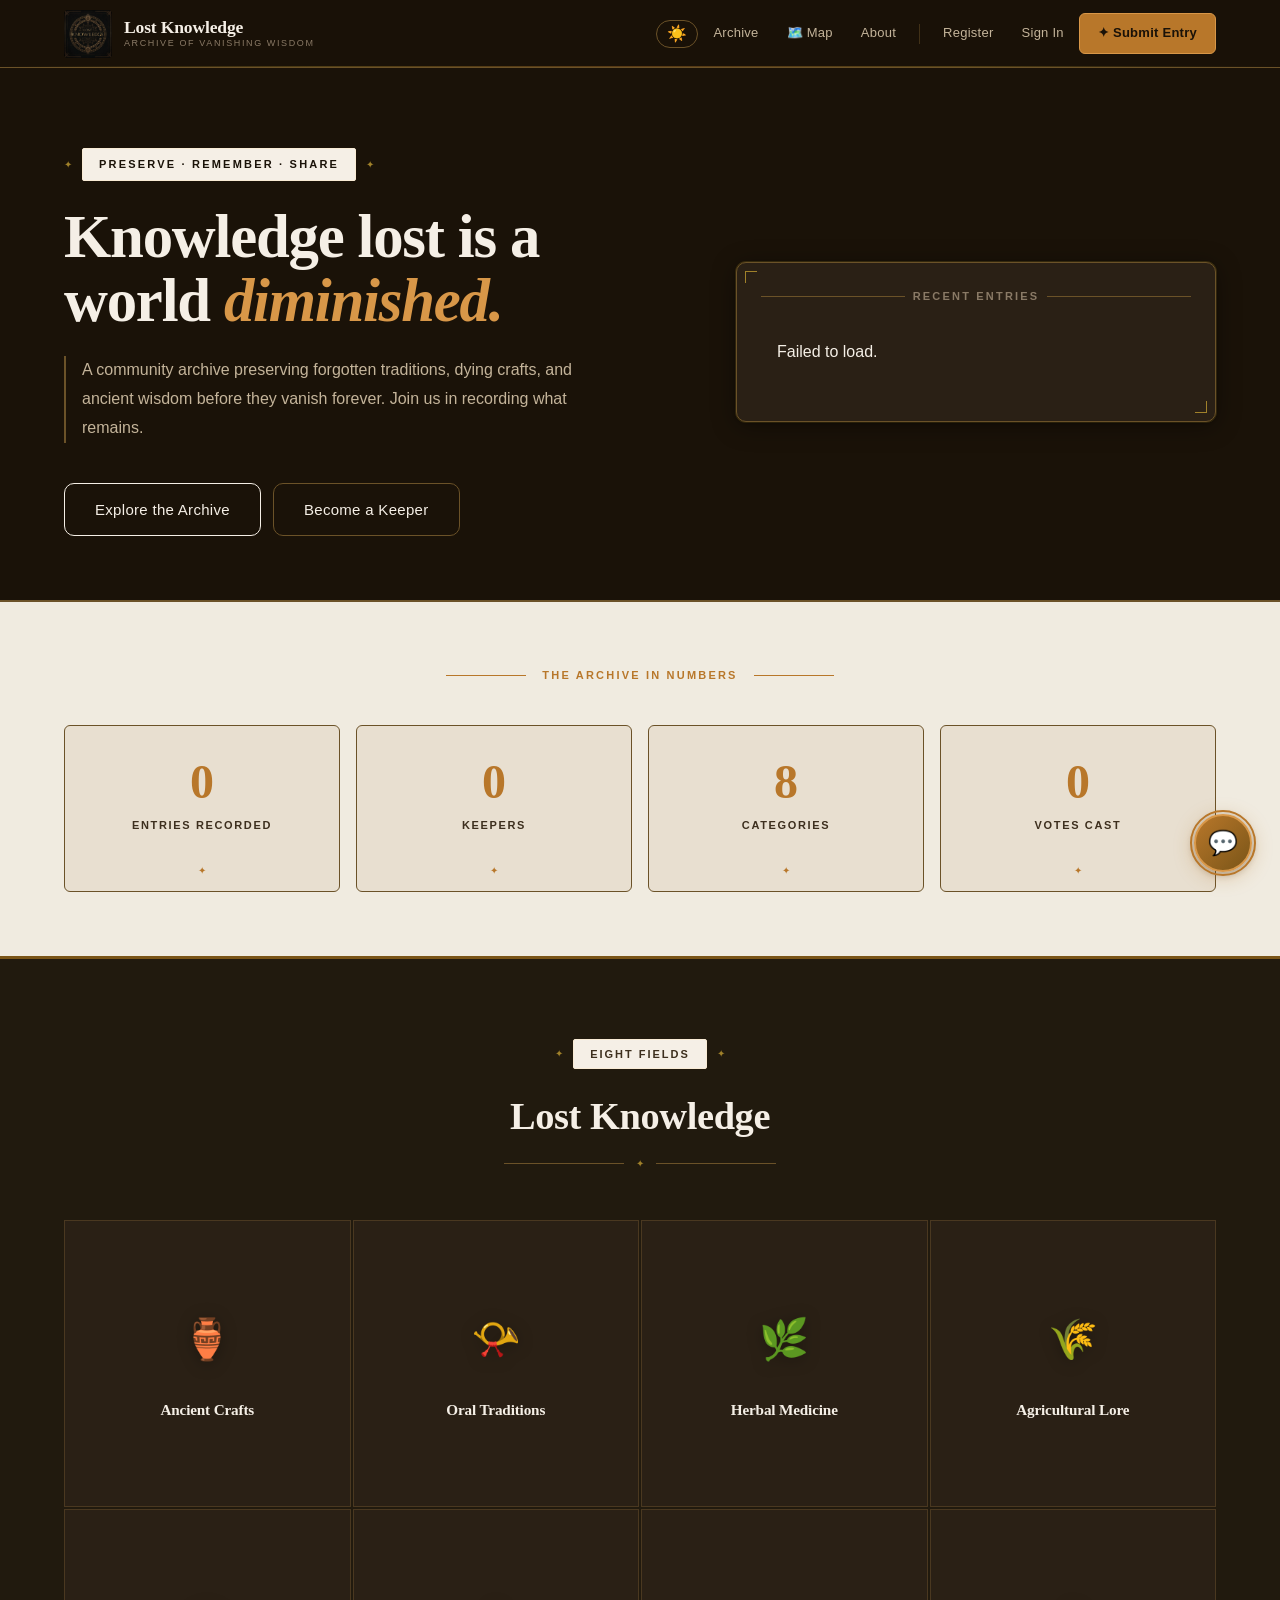
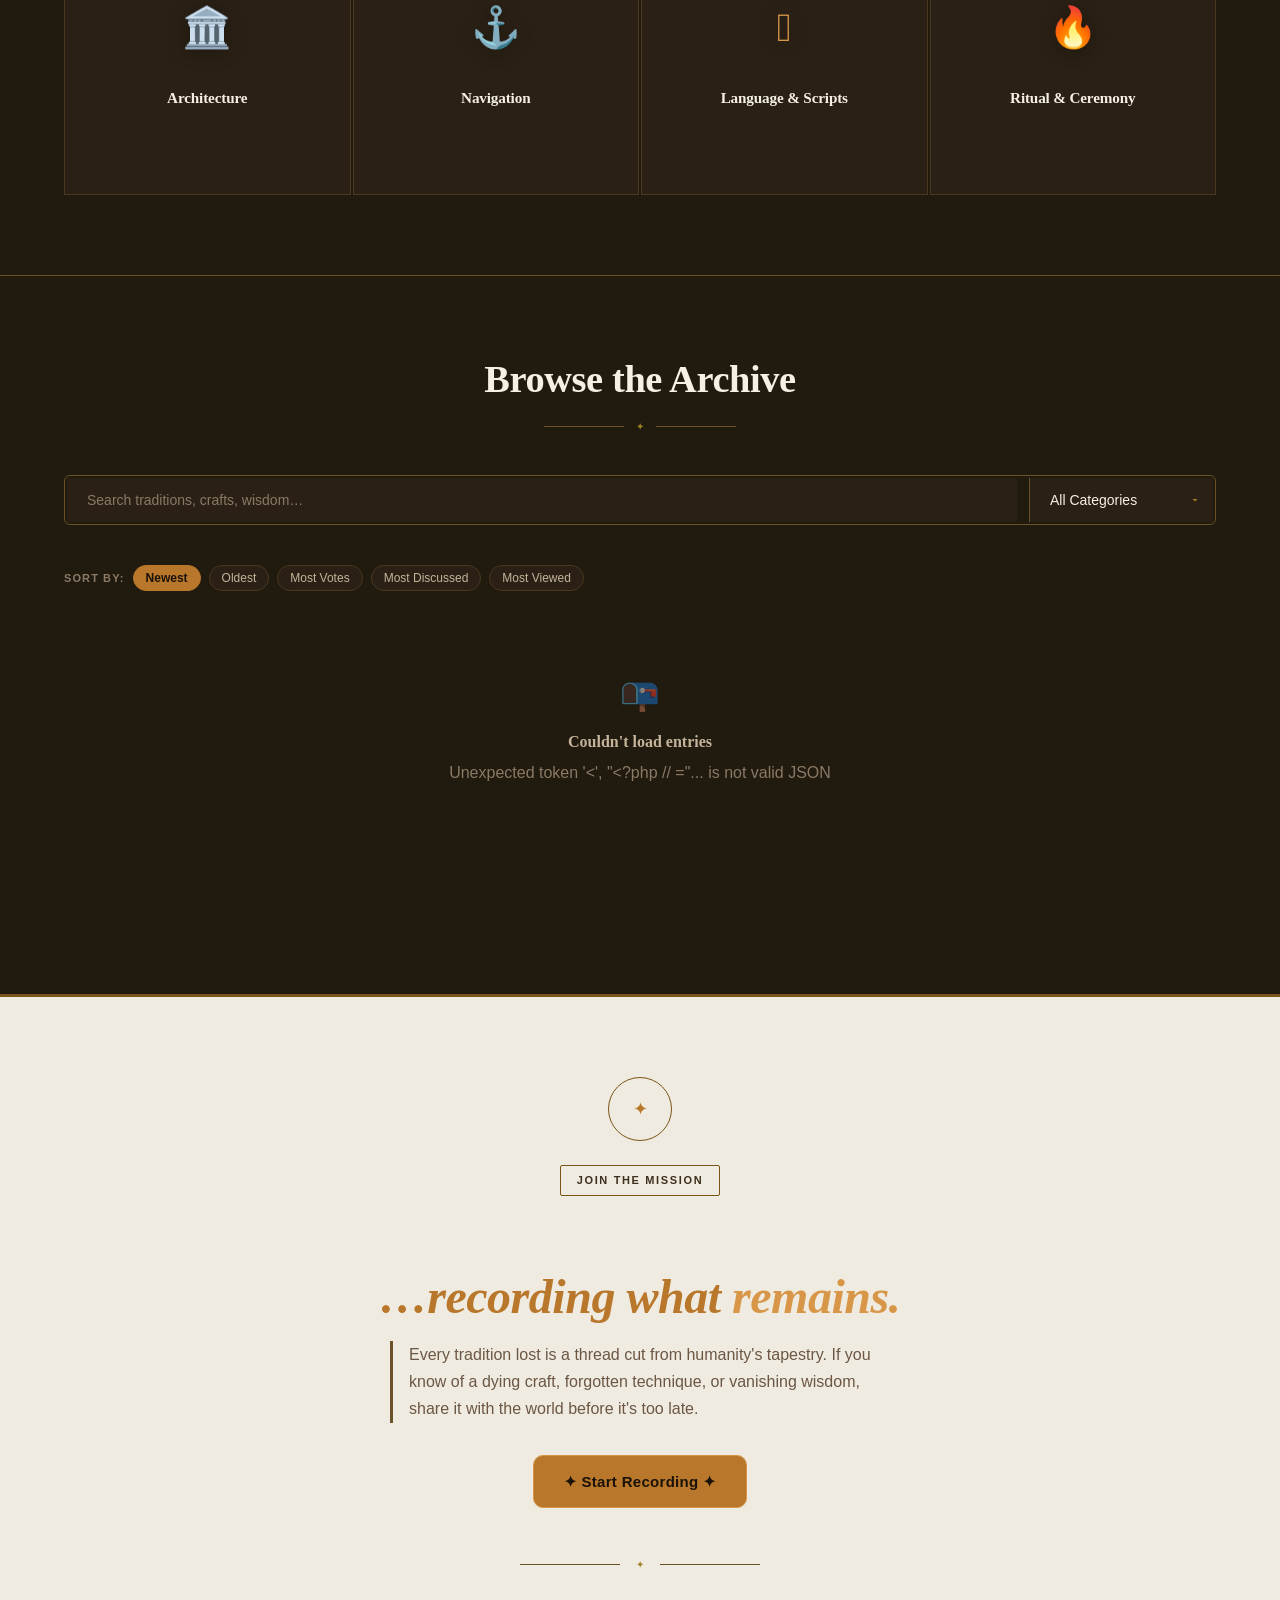
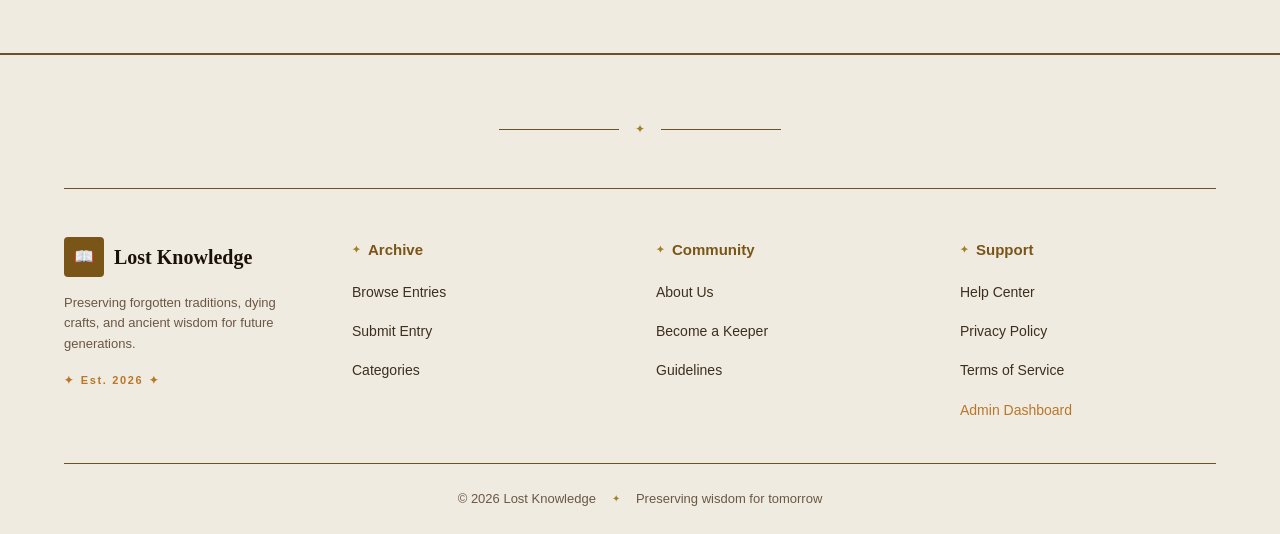
==== commit a6dd7de1: "Final Changes" ====
--- a/index.html
+++ b/index.html
@@ -26,19 +26,17 @@
         <span class="logo-sub">Archive of Vanishing Wisdom</span>
       </div>
     </a>
-
     <button class="nav-toggle" aria-label="Menu" aria-expanded="false">
       <span></span><span></span><span></span>
     </button>
-
-    <nav class="nav-links" aria-label="Main navigation">
-      <a href="/index.html"    class="nav-link active">Archive</a>
+        <nav class="nav-links" aria-label="Main navigation">
+      <a href="/index.html" class="nav-link">Archive</a>
       <a href="/explore_map.html" class="nav-link">🗺️ Map</a>
-      <a href="/about.php"    class="nav-link">About</a>
+      <a href="/about.php" class="nav-link">About</a>
       <div class="nav-sep"></div>
-      <a href="/register.html" class="nav-link">Register</a>
-      <a href="/login.html"    class="nav-link">Sign In</a>
-      <a href="/submit.php"    class="nav-link nav-cta">✦ Submit Entry</a>
+      <a href="/register.html" class="nav-link auth-link">Register</a>
+      <a href="/login.html" class="nav-link auth-link">Sign In</a>
+      <a href="/submit.php" class="nav-link nav-cta">✦ Submit Entry</a>
     </nav>
   </div>
 </header>
@@ -74,42 +72,9 @@
       </div>
 
       <!-- Right: dark panel with recent entries -->
-      <aside class="hero-panel anim-4" aria-label="Recent entries">
+      <aside class="hero-panel anim-4" aria-label="Recent entries" id="heroRecentEntries">
         <div class="hero-panel-title">Recent Entries</div>
-
-        <!-- Featured image -->
-        <img
-          src="https://upload.wikimedia.org/wikipedia/commons/thumb/1/18/Stick_charts.jpg/640px-Stick_charts.jpg"
-          alt="Polynesian stick chart navigation tool"
-          class="featured-img"
-          onerror="this.style.display='none'">
-
-        <!-- Entry row 1 -->
-        <div class="hero-mini-card" onclick="window.location='/index.html?cat=navigation'">
-          <div class="hmc-badge">⚓ Navigation</div>
-          <div class="hmc-info">
-            <div class="hmc-title">Polynesian Stick Charts: Navigation by Wave Patterns</div>
-            <div class="hmc-votes">
-              <span class="hmc-vote-up">↑ 87</span>
-              <span>✦</span>
-              <span>Marshall Islands</span>
-            </div>
-          </div>
-        </div>
-
-        <!-- Entry row 2 -->
-        <div class="hero-mini-card" onclick="window.location='/index.html?cat=language-scripts'">
-          <div class="hmc-badge">𓂀 Language &amp; Scripts</div>
-          <div class="hmc-info">
-            <div class="hmc-title">Khipu: The Inca Knot-Based Writing System</div>
-            <div class="hmc-votes">
-              <span class="hmc-vote-up">↑ 124</span>
-              <span>✦</span>
-              <span>Andes, South America</span>
-            </div>
-          </div>
-        </div>
-
+        <div style="text-align:center;padding:2rem"><div class="spinner" style="display:inline-block;border-color:var(--amber) transparent"></div></div>
       </aside>
     </div>
   </div>
--- a/assets/css/style.css
+++ b/assets/css/style.css
@@ -857,6 +857,9 @@
   .form-card   { padding:var(--space-4) var(--space-3); }
   .hero-actions { flex-direction:column; }
   .admin-grid  { grid-template-columns:repeat(3,1fr); }
+  .data-table td, .data-table th { padding: 18px 14px; font-size: 0.9rem; }
+  .cat-pill { padding: 14px 20px; font-size: 1.05rem; }
+  .nav-link { padding: 16px; font-size: 1.1rem; text-align: center; }
 }
 
 /* ══════════════════════════════════════════════════════════════
@@ -1259,5 +1262,5 @@
   .chat-avatar { width:32px; height:32px; font-size:14px; }
   .chat-content { padding:10px 14px; }
   .chat-chips { max-height:140px; }
-  .chat-fab { width:50px; height:50px; font-size:20px; bottom:20px; right:20px; }
-}
+  .chat-fab { width:50px; height:50px; font-size:20px; bottom:80px; right:15px; }
+}
